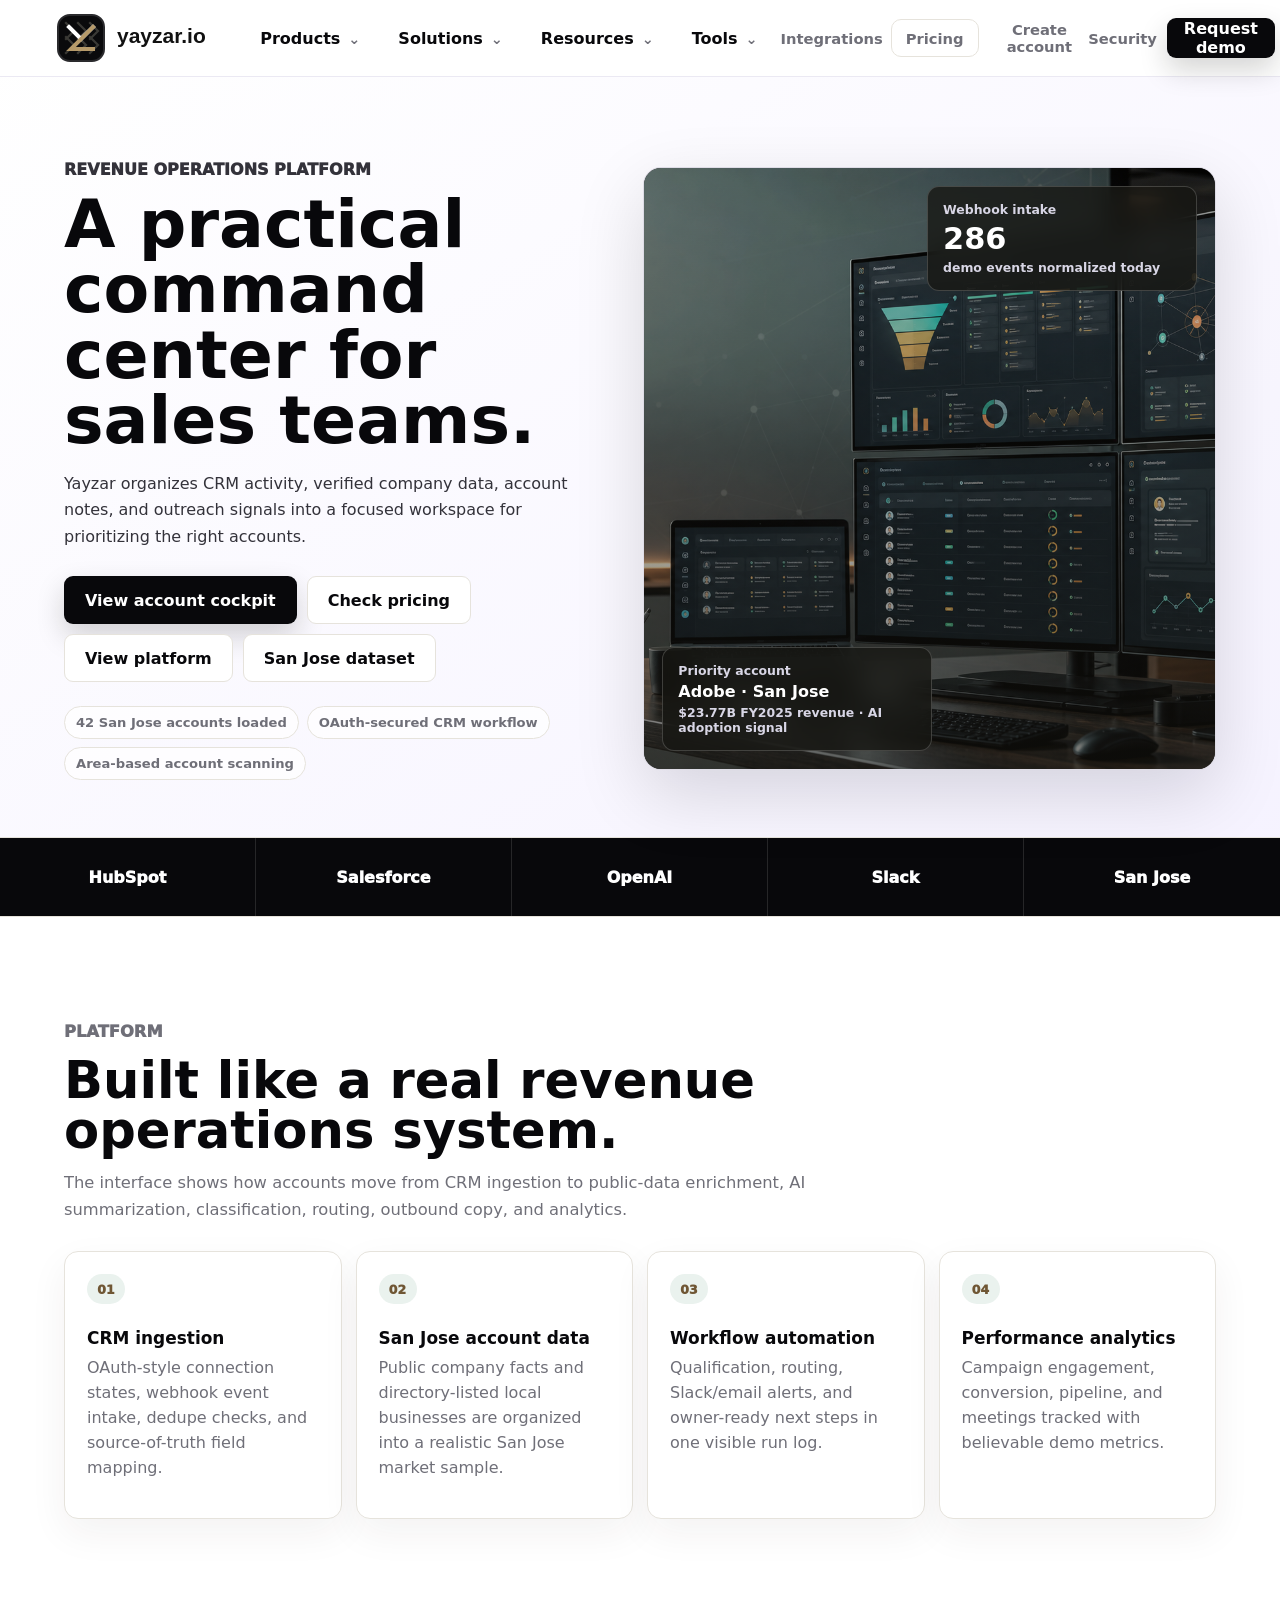
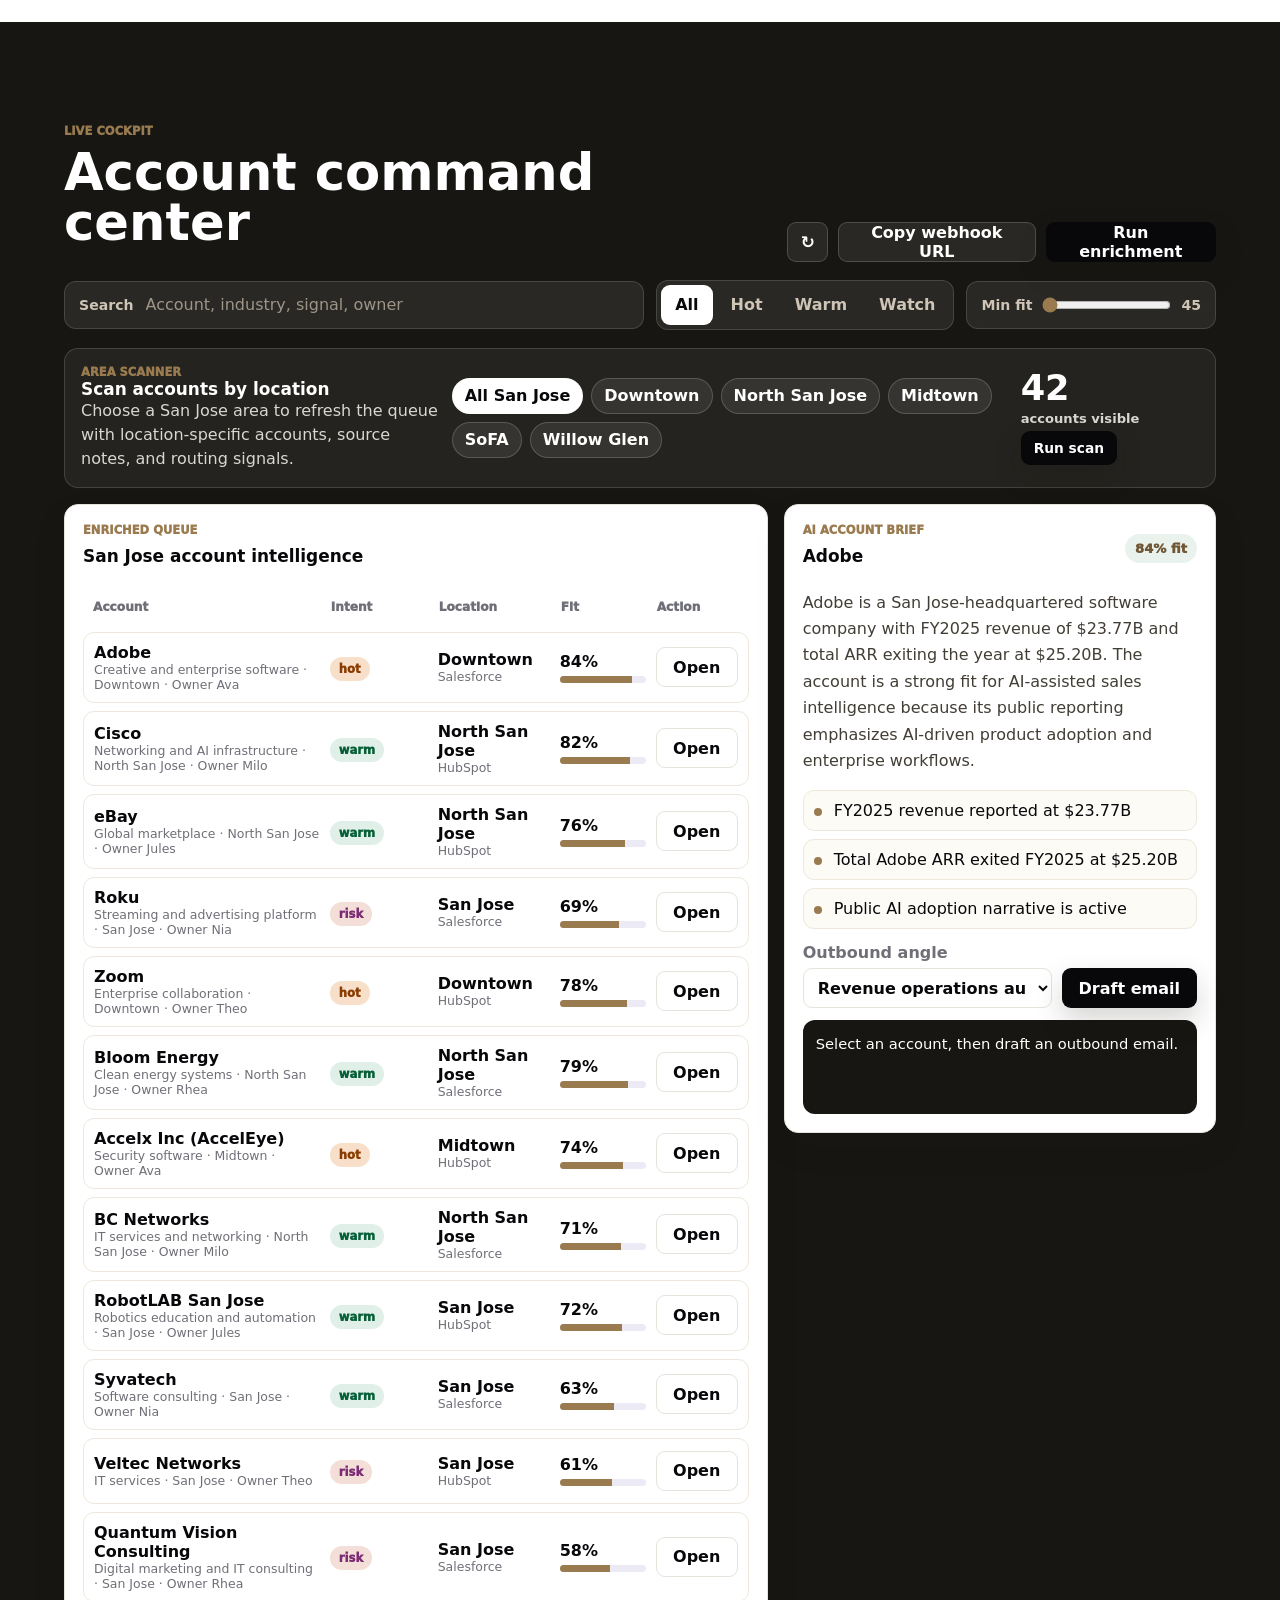
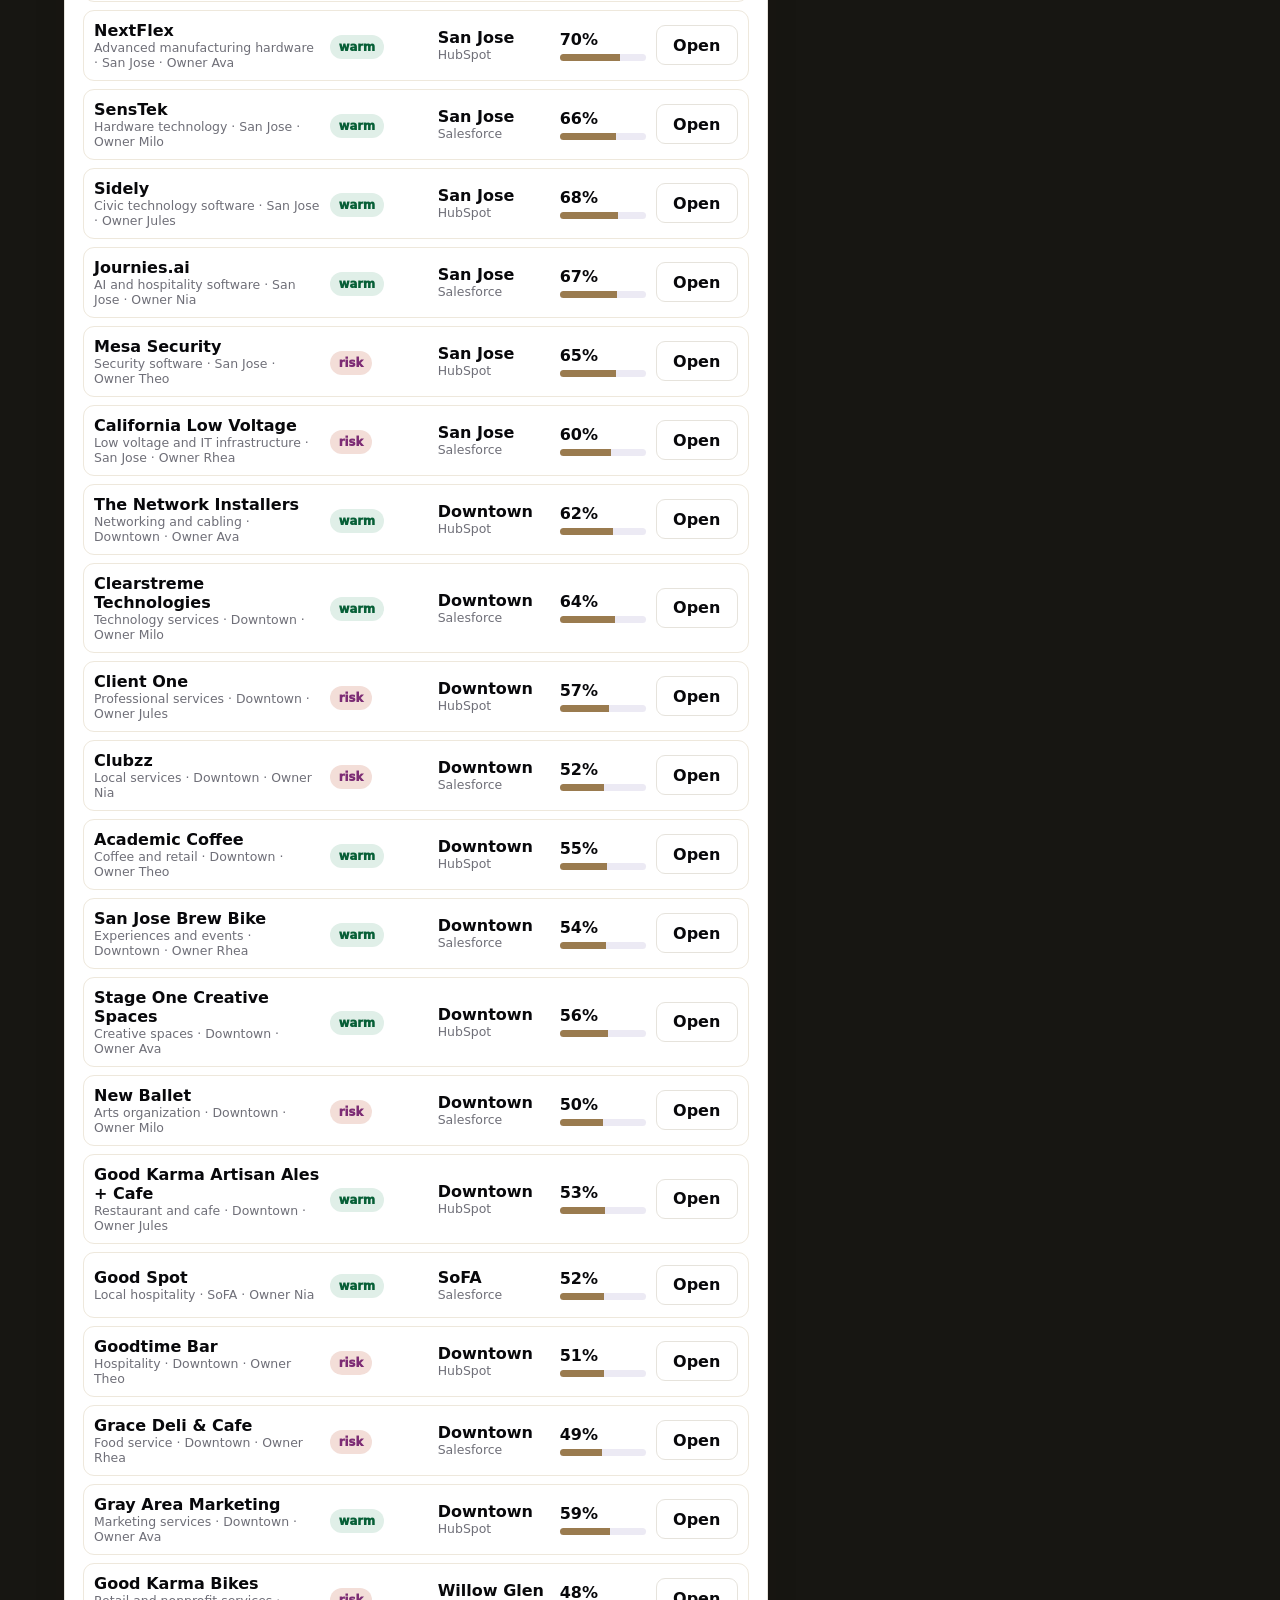
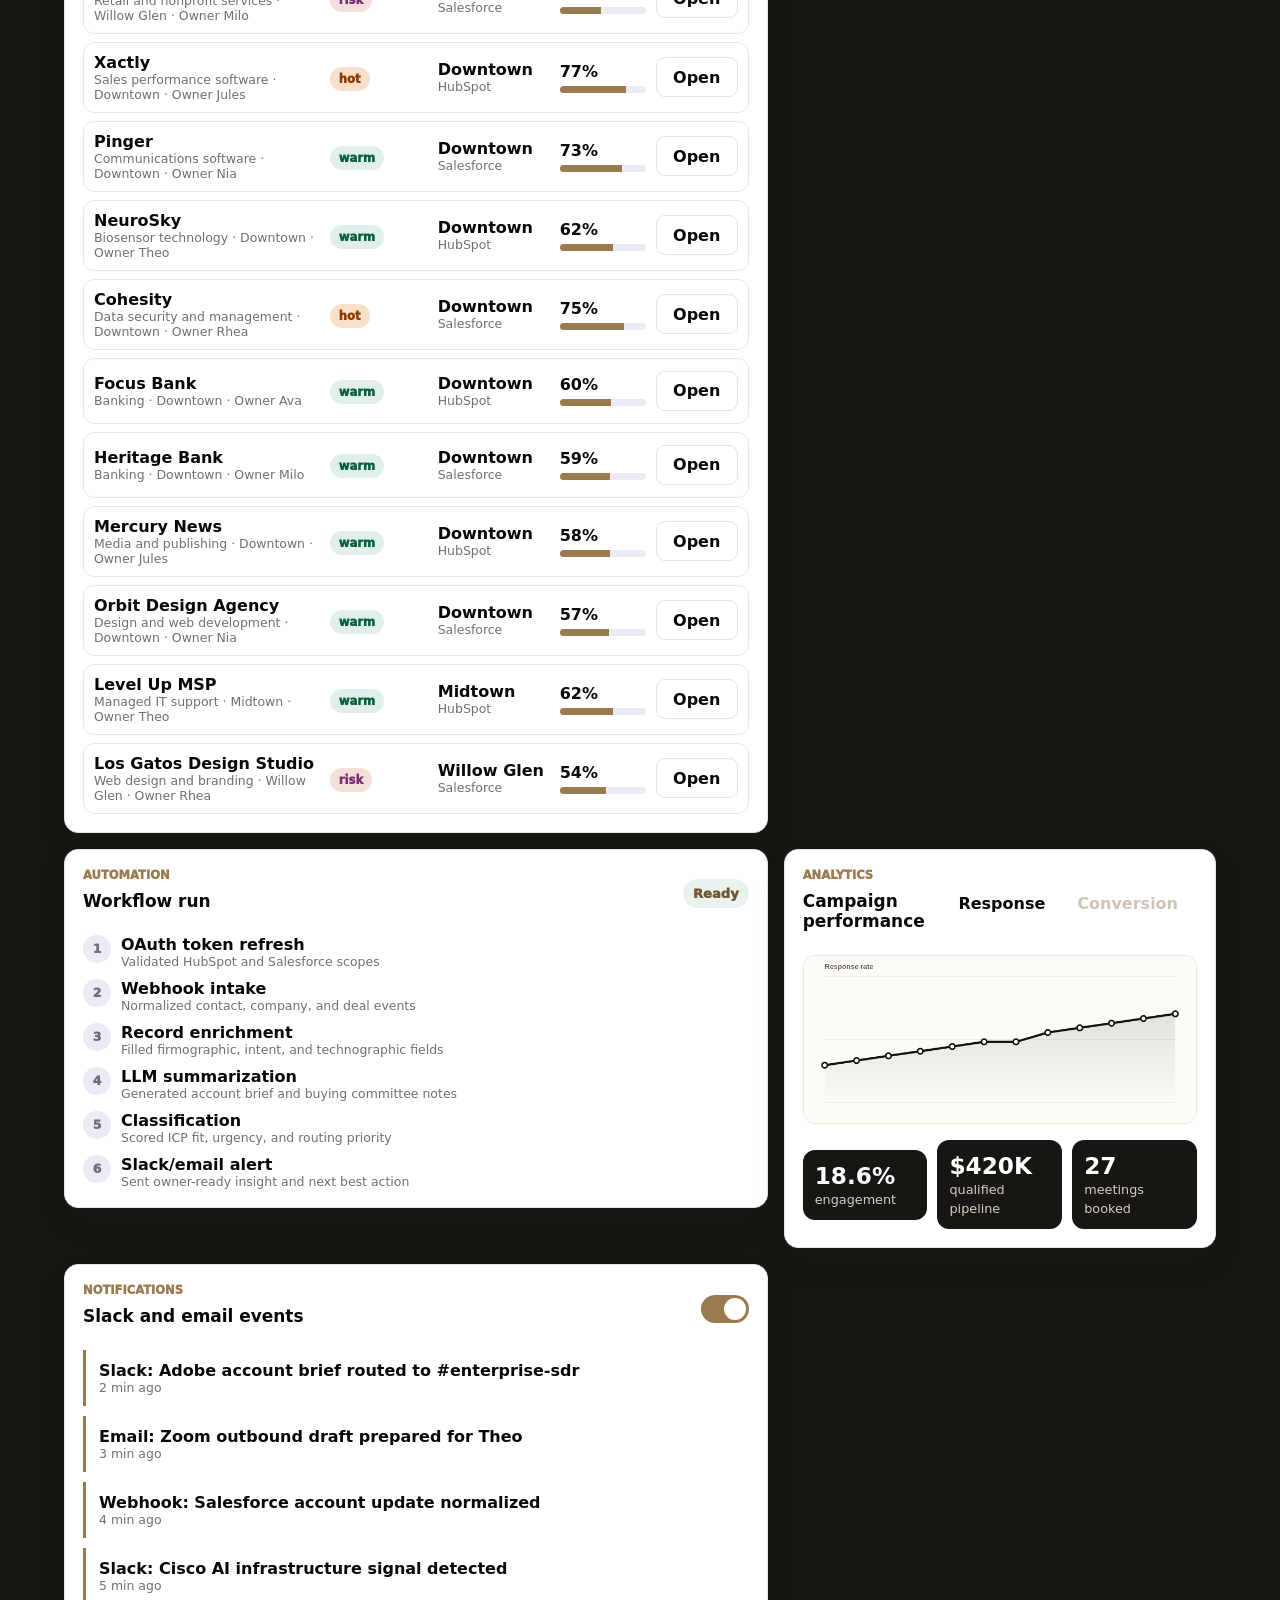
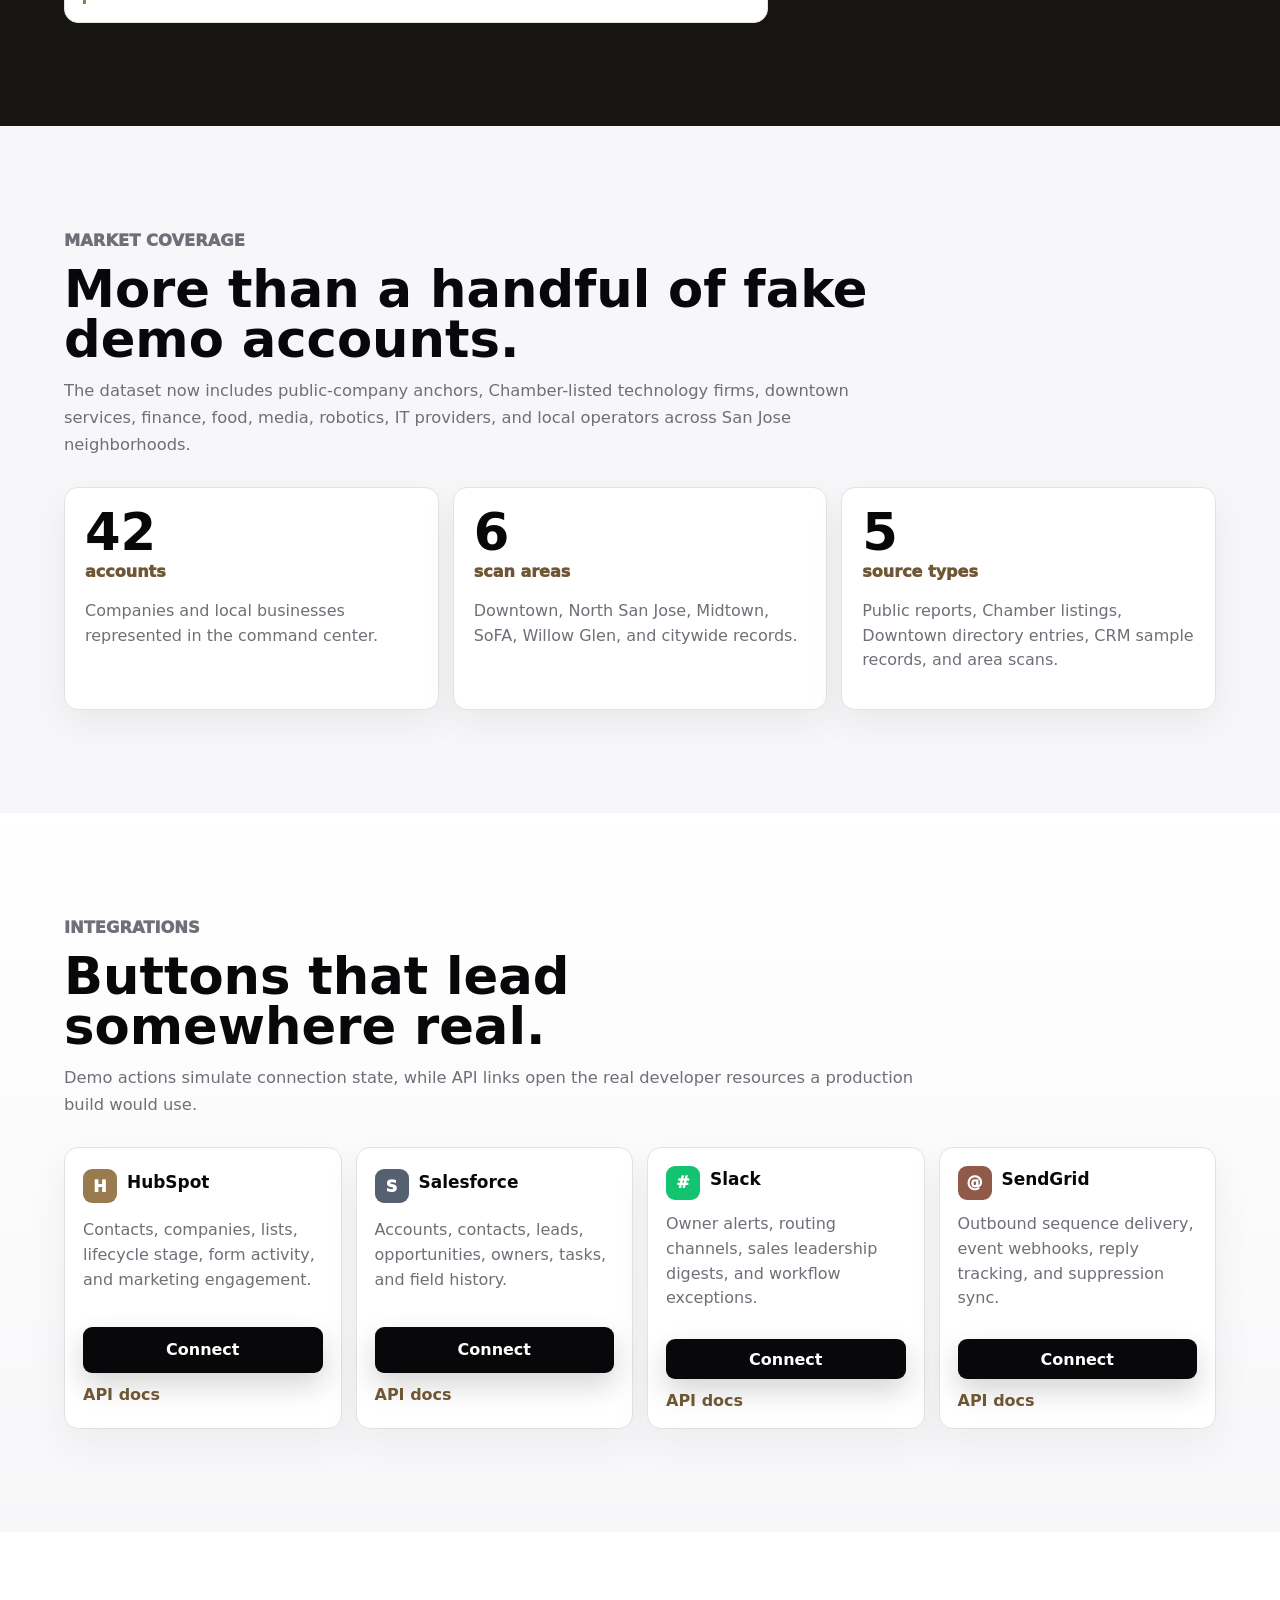
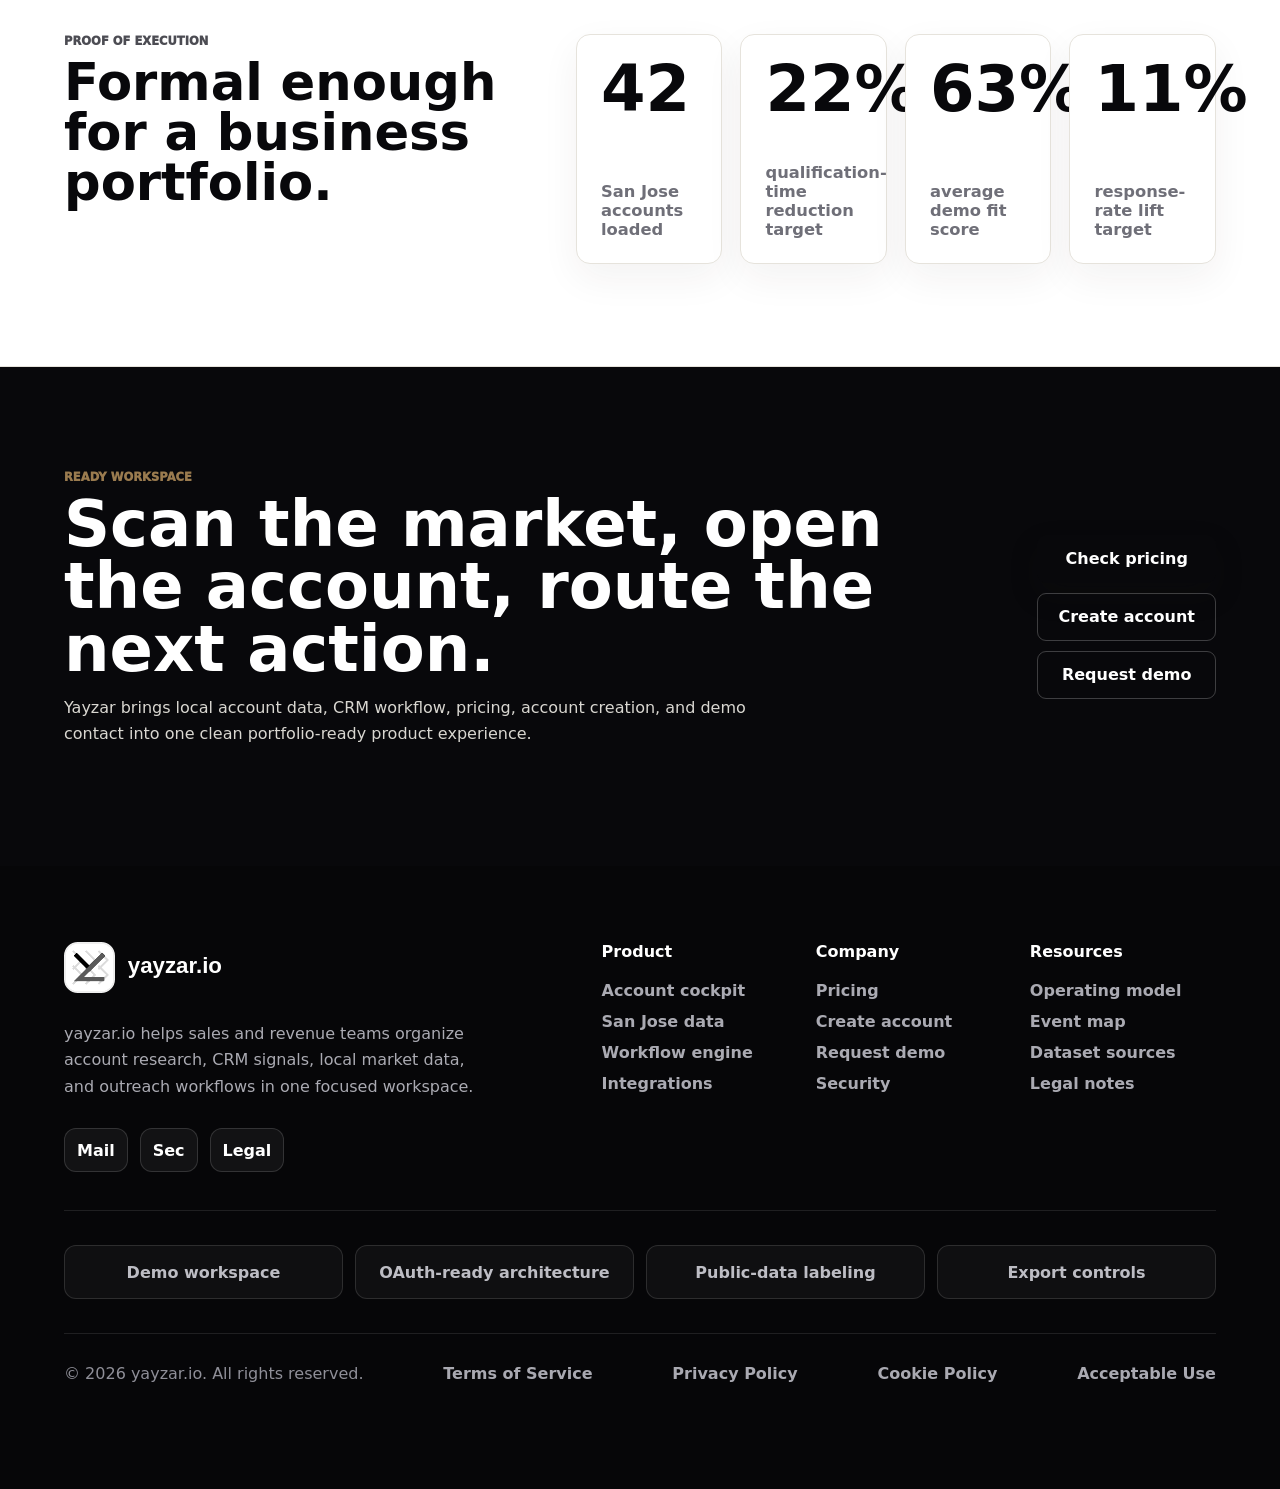
==== index.html @ 3c784274 "Launch yayzar.io sales intelligence site" ====
<!doctype html>
<html lang="en">
  <head>
    <meta charset="UTF-8" />
    <meta name="viewport" content="width=device-width, initial-scale=1.0" />
    <title>yayzar.io | Sales Intelligence Platform</title>
    <meta
      name="description"
      content="Yayzar turns CRM activity, public-company data, enrichment signals, and account research into prioritized sales actions."
    />
    <link rel="stylesheet" href="./styles.css" />
  </head>
  <body>
    <header class="site-header">
      <a class="brand" href="./index.html" aria-label="Yayzar home">
        <img src="./assets/yayzar-logo.svg" alt="Yayzar" />
      </a>
      <nav class="site-nav mega-nav" aria-label="Main navigation">
        <div class="nav-item">
          <button class="nav-trigger" type="button">Products</button>
          <div class="mega-panel product-panel">
            <div class="mega-column">
              <p class="mega-label">Workspace</p>
              <a href="#cockpit"><strong>Account Cockpit</strong><span>Scan, score, and open local accounts.</span></a>
              <a href="./san-jose-data.html"><strong>San Jose Dataset</strong><span>42 companies and local business records.</span></a>
              <a href="./platform.html"><strong>Workflow Engine</strong><span>Ingest, enrich, summarize, route, and alert.</span></a>
              <a href="./integrations.html"><strong>Integration Hub</strong><span>CRM, email, Slack, and webhook actions.</span></a>
            </div>
            <div class="mega-column">
              <p class="mega-label">More</p>
              <a href="#analytics"><strong>Pipeline Analytics</strong><span>Response, conversion, and meetings tracked.</span></a>
              <a href="#cockpit"><strong>Area Scanner</strong><span>Downtown, North San Jose, Midtown, SoFA, Willow Glen.</span></a>
              <button data-modal="pricing" type="button"><strong>Subscriptions</strong><span>Free, Premium, and enterprise options.</span></button>
              <button data-modal="account" type="button"><strong>Create Workspace</strong><span>Preview account creation flow.</span></button>
            </div>
          </div>
        </div>
        <div class="nav-item">
          <button class="nav-trigger" type="button">Solutions</button>
          <div class="mega-panel slim-panel">
            <a href="#cockpit"><strong>For founders</strong><span>Review market coverage and account priority.</span></a>
            <a href="#cockpit"><strong>For sales teams</strong><span>Prioritize accounts and draft outreach.</span></a>
            <a href="./platform.html"><strong>For RevOps</strong><span>Manage fields, sources, and routing logic.</span></a>
            <a href="./security.html"><strong>For secure teams</strong><span>Export, data, token, and access controls.</span></a>
          </div>
        </div>
        <div class="nav-item">
          <button class="nav-trigger" type="button">Resources</button>
          <div class="mega-panel resources-panel">
            <div class="mega-column">
              <p class="mega-label">Discover</p>
              <a href="./san-jose-data.html"><strong>Dataset notes</strong><span>Public facts vs directory-listed accounts.</span></a>
              <a href="./security.html"><strong>Security posture</strong><span>OAuth, audit logs, labels, and exports.</span></a>
              <a href="./integrations.html"><strong>Event map</strong><span>What each button connects to.</span></a>
              <a href="./platform.html"><strong>Operating model</strong><span>How RevOps and SDRs use the product.</span></a>
            </div>
            <div class="mega-column">
              <p class="mega-label">Company</p>
              <button data-modal="demo" type="button"><strong>Book demo</strong><span>Send a formal walkthrough request.</span></button>
              <button data-modal="account" type="button"><strong>Create account</strong><span>Open the demo workspace form.</span></button>
              <a href="#legal"><strong>Legal</strong><span>Terms, privacy, cookies, and data disclaimer.</span></a>
              <a href="#footer"><strong>Contact</strong><span>quemars200@gmail.com</span></a>
            </div>
          </div>
        </div>
        <div class="nav-item">
          <button class="nav-trigger" type="button">Tools</button>
          <div class="mega-panel tools-panel">
            <a href="#cockpit"><strong>Area Scan</strong><span>Find accounts by San Jose location.</span></a>
            <a href="#cockpit"><strong>Account Brief</strong><span>Open account summaries and signals.</span></a>
            <a href="#cockpit"><strong>Email Draft</strong><span>Generate account-specific outreach.</span></a>
            <a href="#cockpit"><strong>CSV Export</strong><span>Download the account dataset.</span></a>
            <a href="#cockpit"><strong>Webhook Copy</strong><span>Copy the demo CRM endpoint.</span></a>
            <a href="./integrations.html"><strong>API Links</strong><span>Open real integration documentation.</span></a>
          </div>
        </div>
        <a href="./integrations.html">Integrations</a>
        <button class="nav-button" id="pricingToggle" type="button">Pricing</button>
      </nav>
      <div class="header-actions">
        <button class="text-button" data-modal="account">Create account</button>
        <a class="text-button" href="./security.html">Security</a>
        <button class="primary-button" data-modal="demo">Request demo</button>
      </div>
    </header>

    <main>
      <section class="hero" id="home">
        <div class="hero-copy">
          <p class="eyebrow">Revenue operations platform</p>
          <h1>A practical command center for sales teams.</h1>
          <p>
            Yayzar organizes CRM activity, verified company data, account notes, and outreach signals into a focused workspace for prioritizing the right accounts.
          </p>
          <div class="hero-actions">
            <button class="primary-button large" data-scroll="#cockpit">View account cockpit</button>
            <button class="secondary-button large" data-modal="pricing">Check pricing</button>
            <a class="secondary-button large" href="./platform.html">View platform</a>
            <a class="secondary-button large" href="./san-jose-data.html">San Jose dataset</a>
          </div>
          <div class="trust-row" aria-label="Platform highlights">
            <span>42 San Jose accounts loaded</span>
            <span>OAuth-secured CRM workflow</span>
            <span>Area-based account scanning</span>
          </div>
        </div>

        <div class="hero-product" aria-label="Product preview">
          <img src="./assets/ai-sales-ops.png" alt="Yayzar sales intelligence product preview" />
          <div class="hero-card priority-card">
            <small>Priority account</small>
            <strong>Adobe · San Jose</strong>
            <span>$23.77B FY2025 revenue · AI adoption signal</span>
          </div>
          <div class="hero-card sync-card">
            <small>Webhook intake</small>
            <strong>286</strong>
            <span>demo events normalized today</span>
          </div>
        </div>
      </section>

      <section class="logos" aria-label="Connected systems">
        <span>HubSpot</span>
        <span>Salesforce</span>
        <span>OpenAI</span>
        <span>Slack</span>
        <span>San Jose</span>
      </section>

      <section class="section platform" id="platform">
        <div class="section-heading">
          <p class="eyebrow">Platform</p>
          <h2>Built like a real revenue operations system.</h2>
          <p>
            The interface shows how accounts move from CRM ingestion to public-data enrichment, AI summarization, classification, routing, outbound copy, and analytics.
          </p>
        </div>
        <div class="feature-grid">
          <article>
            <span class="feature-icon">01</span>
            <h3>CRM ingestion</h3>
            <p>OAuth-style connection states, webhook event intake, dedupe checks, and source-of-truth field mapping.</p>
          </article>
          <article>
            <span class="feature-icon">02</span>
            <h3>San Jose account data</h3>
            <p>Public company facts and directory-listed local businesses are organized into a realistic San Jose market sample.</p>
          </article>
          <article>
            <span class="feature-icon">03</span>
            <h3>Workflow automation</h3>
            <p>Qualification, routing, Slack/email alerts, and owner-ready next steps in one visible run log.</p>
          </article>
          <article>
            <span class="feature-icon">04</span>
            <h3>Performance analytics</h3>
            <p>Campaign engagement, conversion, pipeline, and meetings tracked with believable demo metrics.</p>
          </article>
        </div>
      </section>

      <section class="cockpit" id="cockpit">
        <div class="cockpit-header">
          <div>
            <p class="eyebrow">Live cockpit</p>
            <h2>Account command center</h2>
          </div>
          <div class="cockpit-actions">
            <button class="icon-button" id="runSync" title="Run CRM sync" aria-label="Run CRM sync">↻</button>
            <button class="secondary-button" id="copyWebhook">Copy webhook URL</button>
            <button class="primary-button" id="enrichAll">Run enrichment</button>
          </div>
        </div>

        <div class="control-strip" aria-label="Prospect controls">
          <label class="search-box">
            <span>Search</span>
            <input id="searchInput" type="search" placeholder="Account, industry, signal, owner" />
          </label>
          <div class="segment" role="tablist" aria-label="Prospect intent">
            <button class="selected" data-filter="all">All</button>
            <button data-filter="hot">Hot</button>
            <button data-filter="warm">Warm</button>
            <button data-filter="risk">Watch</button>
          </div>
          <label class="threshold">
            Min fit
            <input id="fitThreshold" type="range" min="45" max="95" value="45" />
            <output id="thresholdValue">45</output>
          </label>
        </div>

        <div class="scan-console" aria-label="San Jose scan console">
          <div>
            <p class="eyebrow">Area scanner</p>
            <h3>Scan accounts by location</h3>
            <p>Choose a San Jose area to refresh the queue with location-specific accounts, source notes, and routing signals.</p>
          </div>
          <div class="area-grid" id="areaGrid">
            <button class="selected" data-area="all">All San Jose</button>
            <button data-area="Downtown">Downtown</button>
            <button data-area="North San Jose">North San Jose</button>
            <button data-area="Midtown">Midtown</button>
            <button data-area="SoFA">SoFA</button>
            <button data-area="Willow Glen">Willow Glen</button>
          </div>
          <div class="scan-summary">
            <strong id="scanCount">42</strong>
            <span id="scanLabel">accounts visible</span>
            <button class="primary-button small" id="scanArea">Run scan</button>
          </div>
        </div>

        <div class="dashboard-grid">
          <article class="panel prospect-panel">
            <div class="panel-heading">
              <div>
                <p class="eyebrow">Enriched queue</p>
                <h3>San Jose account intelligence</h3>
              </div>
              <div class="panel-actions">
                <a class="secondary-button small" href="./san-jose-data.html">View dataset</a>
                <button class="secondary-button small" id="exportCsv">Export CSV</button>
              </div>
            </div>
            <div class="table" id="prospectTable" role="table" aria-label="Prospect records"></div>
          </article>

          <article class="panel insight-panel">
            <div class="panel-heading">
              <div>
                <p class="eyebrow">AI account brief</p>
                <h3 id="selectedAccount">Adobe</h3>
              </div>
              <span class="confidence" id="confidenceBadge">84% fit</span>
            </div>
            <p id="accountSummary" class="summary"></p>
            <div class="signal-list" id="signalList"></div>
            <div class="composer">
              <label>
                Outbound angle
                <select id="angleSelect">
                  <option value="automation">Revenue operations automation</option>
                  <option value="pipeline">Pipeline visibility</option>
                  <option value="security">Secure CRM integration</option>
                </select>
              </label>
              <button class="primary-button" id="draftButton">Draft email</button>
            </div>
            <div class="draft" id="draftOutput">Select an account, then draft an outbound email.</div>
          </article>

          <article class="panel workflow-panel">
            <div class="panel-heading">
              <div>
                <p class="eyebrow">Automation</p>
                <h3>Workflow run</h3>
              </div>
              <span class="run-state" id="runState">Ready</span>
            </div>
            <ol class="timeline" id="workflowTimeline"></ol>
          </article>

          <article class="panel analytics-panel">
            <div class="panel-heading">
              <div>
                <p class="eyebrow">Analytics</p>
                <h3>Campaign performance</h3>
              </div>
              <div class="mini-tabs">
                <button class="selected" data-chart="response">Response</button>
                <button data-chart="conversion">Conversion</button>
              </div>
            </div>
            <canvas id="trendChart" width="720" height="310" aria-label="Pipeline performance chart"></canvas>
            <div class="metric-row">
              <div><strong>18.6%</strong><span>engagement</span></div>
              <div><strong>$420K</strong><span>qualified pipeline</span></div>
              <div><strong>27</strong><span>meetings booked</span></div>
            </div>
          </article>

          <article class="panel notification-panel">
            <div class="panel-heading">
              <div>
                <p class="eyebrow">Notifications</p>
                <h3>Slack and email events</h3>
              </div>
              <label class="toggle">
                <input id="notifyToggle" type="checkbox" checked />
                <span></span>
              </label>
            </div>
            <div class="events" id="events"></div>
          </article>
        </div>
      </section>

      <section class="section market-section">
        <div class="section-heading">
          <p class="eyebrow">Market coverage</p>
          <h2>More than a handful of fake demo accounts.</h2>
          <p>The dataset now includes public-company anchors, Chamber-listed technology firms, downtown services, finance, food, media, robotics, IT providers, and local operators across San Jose neighborhoods.</p>
        </div>
        <div class="market-grid">
          <article><strong>42</strong><span>accounts</span><p>Companies and local businesses represented in the command center.</p></article>
          <article><strong>6</strong><span>scan areas</span><p>Downtown, North San Jose, Midtown, SoFA, Willow Glen, and citywide records.</p></article>
          <article><strong>5</strong><span>source types</span><p>Public reports, Chamber listings, Downtown directory entries, CRM sample records, and area scans.</p></article>
        </div>
      </section>

      <section class="section integrations" id="integrations">
        <div class="section-heading">
          <p class="eyebrow">Integrations</p>
          <h2>Buttons that lead somewhere real.</h2>
          <p>Demo actions simulate connection state, while API links open the real developer resources a production build would use.</p>
        </div>
        <div class="integration-grid">
          <article class="integration-card" data-integration="HubSpot">
            <div><span class="hubspot">H</span><h3>HubSpot</h3></div>
            <p>Contacts, companies, lists, lifecycle stage, form activity, and marketing engagement.</p>
            <button class="primary-button connect-button">Connect</button>
            <a href="https://developers.hubspot.com/docs/api/overview" target="_blank" rel="noreferrer">API docs</a>
          </article>
          <article class="integration-card" data-integration="Salesforce">
            <div><span class="salesforce">S</span><h3>Salesforce</h3></div>
            <p>Accounts, contacts, leads, opportunities, owners, tasks, and field history.</p>
            <button class="primary-button connect-button">Connect</button>
            <a href="https://developer.salesforce.com/docs/apis" target="_blank" rel="noreferrer">API docs</a>
          </article>
          <article class="integration-card" data-integration="Slack">
            <div><span class="slack">#</span><h3>Slack</h3></div>
            <p>Owner alerts, routing channels, sales leadership digests, and workflow exceptions.</p>
            <button class="primary-button connect-button">Connect</button>
            <a href="https://api.slack.com/" target="_blank" rel="noreferrer">API docs</a>
          </article>
          <article class="integration-card" data-integration="SendGrid">
            <div><span class="mail">@</span><h3>SendGrid</h3></div>
            <p>Outbound sequence delivery, event webhooks, reply tracking, and suppression sync.</p>
            <button class="primary-button connect-button">Connect</button>
            <a href="https://www.twilio.com/docs/sendgrid" target="_blank" rel="noreferrer">API docs</a>
          </article>
        </div>
      </section>

      <section class="proof" id="proof">
        <div>
          <p class="eyebrow">Proof of execution</p>
          <h2>Formal enough for a business portfolio.</h2>
        </div>
        <div class="proof-grid">
          <article><strong>42</strong><span>San Jose accounts loaded</span></article>
          <article><strong>22%</strong><span>qualification-time reduction target</span></article>
          <article><strong>63%</strong><span>average demo fit score</span></article>
          <article><strong>11%</strong><span>response-rate lift target</span></article>
        </div>
      </section>

      <section class="final-cta">
        <div>
          <p class="eyebrow">Ready workspace</p>
          <h2>Scan the market, open the account, route the next action.</h2>
          <p>Yayzar brings local account data, CRM workflow, pricing, account creation, and demo contact into one clean portfolio-ready product experience.</p>
        </div>
        <div class="final-actions">
          <button class="primary-button large" data-modal="pricing">Check pricing</button>
          <button class="secondary-button large" data-modal="account">Create account</button>
          <button class="secondary-button large" data-modal="demo">Request demo</button>
        </div>
      </section>
    </main>

    <footer class="site-footer" id="footer">
      <div class="footer-top">
        <div class="footer-brand">
          <img src="./assets/yayzar-logo.svg" alt="yayzar.io" />
          <p>yayzar.io helps sales and revenue teams organize account research, CRM signals, local market data, and outreach workflows in one focused workspace.</p>
          <div class="footer-socials" aria-label="Company links">
            <a href="mailto:quemars200@gmail.com" aria-label="Email yayzar.io">Mail</a>
            <a href="./security.html" aria-label="Security page">Sec</a>
            <a href="./terms.html" aria-label="Legal terms">Legal</a>
          </div>
        </div>
        <div class="footer-links">
          <div>
            <strong>Product</strong>
            <a href="#cockpit">Account cockpit</a>
            <a href="./san-jose-data.html">San Jose data</a>
            <a href="./platform.html">Workflow engine</a>
            <a href="./integrations.html">Integrations</a>
          </div>
          <div>
            <strong>Company</strong>
            <button data-modal="pricing" type="button">Pricing</button>
            <button data-modal="account" type="button">Create account</button>
            <button data-modal="demo" type="button">Request demo</button>
            <a href="./security.html">Security</a>
          </div>
          <div>
            <strong>Resources</strong>
            <a href="./platform.html">Operating model</a>
            <a href="./integrations.html">Event map</a>
            <a href="./san-jose-data.html">Dataset sources</a>
            <a href="./terms.html">Legal notes</a>
          </div>
        </div>
      </div>
      <div class="footer-badges">
        <span>Demo workspace</span>
        <span>OAuth-ready architecture</span>
        <span>Public-data labeling</span>
        <span>Export controls</span>
      </div>
      <div class="footer-legal" id="legal">
        <span>© 2026 yayzar.io. All rights reserved.</span>
        <a href="./terms.html">Terms of Service</a>
        <a href="./privacy.html">Privacy Policy</a>
        <a href="./cookies.html">Cookie Policy</a>
        <a href="./acceptable-use.html">Acceptable Use</a>
      </div>
    </footer>

    <div class="pricing-popover" id="pricingPopover" aria-hidden="true">
      <div class="pricing-popover-head">
        <strong>Plans</strong>
        <button class="modal-close mini-close" id="pricingClose" aria-label="Close pricing">×</button>
      </div>
      <a href="#pricing" data-modal="pricing">View pricing and subscriptions</a>
      <button data-modal="account" type="button">Create account</button>
      <button data-modal="demo" type="button">Talk to sales</button>
    </div>

    <div class="toast" id="toast" role="status" aria-live="polite"></div>

    <dialog class="modal wide-modal" id="pricingModal">
      <form method="dialog">
        <button class="modal-close" aria-label="Close">×</button>
      </form>
      <p class="eyebrow">Pricing and subscriptions</p>
      <h2>Start free. Upgrade when your team needs more coverage.</h2>
      <div class="pricing-grid">
        <article class="price-card">
          <span class="plan-label">Free</span>
          <h3>Starter workspace</h3>
          <div class="price">$0 <small>/ month</small></div>
          <p>For testing the cockpit, scanning a small set of accounts, and preparing a few briefs.</p>
          <ul>
            <li>25 account records</li>
            <li>3 area scans per month</li>
            <li>5 account briefs</li>
            <li>CSV export preview</li>
          </ul>
          <button class="secondary-button large" data-modal="account" type="button">Create free account</button>
        </article>
        <article class="price-card featured-plan">
          <span class="plan-label">Premium</span>
          <h3>Growth workspace</h3>
          <div class="price">$79.99 <small>/ month</small></div>
          <p>For operators who want more scans, saved workflows, exports, and campaign-ready account intelligence.</p>
          <ul>
            <li>2,500 account records</li>
            <li>Unlimited San Jose area scans</li>
            <li>Unlimited account briefs</li>
            <li>Saved workspace and CSV exports</li>
            <li>Slack/email notification routes</li>
          </ul>
          <button class="primary-button large" data-modal="account" type="button">Create premium account</button>
        </article>
        <article class="price-card">
          <span class="plan-label">Enterprise</span>
          <h3>Larger teams</h3>
          <div class="price">Reach out</div>
          <p>For bigger teams that need custom data volume, CRM mapping, onboarding, permissions, and support.</p>
          <ul>
            <li>Custom account volume</li>
            <li>HubSpot and Salesforce rollout</li>
            <li>Role-based access planning</li>
            <li>Dedicated implementation support</li>
            <li>Custom reporting and export controls</li>
          </ul>
          <button class="secondary-button large" data-modal="demo" type="button">Contact for larger needs</button>
        </article>
      </div>
    </dialog>

    <dialog class="modal" id="accountModal">
      <form method="dialog">
        <button class="modal-close" aria-label="Close">×</button>
      </form>
      <p class="eyebrow">Create account</p>
      <h2>Create your Yayzar workspace</h2>
      <p>This is a polished demo form for the portfolio build. It does not create a real account or send data.</p>
      <form class="account-form" method="dialog">
        <label>Work email<input type="email" placeholder="name@company.com" /></label>
        <label>Company<input type="text" placeholder="Company name" /></label>
        <label>Plan<select><option>Free</option><option>Premium - $79.99 / month</option><option>Enterprise - reach out</option></select></label>
        <label>CRM system<select><option>HubSpot</option><option>Salesforce</option><option>Both</option><option>Not sure yet</option></select></label>
        <label class="full-field">Primary goal<input type="text" placeholder="Example: prioritize San Jose accounts for outbound" /></label>
        <button class="primary-button large" value="close">Preview workspace</button>
      </form>
    </dialog>

    <dialog class="modal" id="demoModal">
      <form method="dialog">
        <button class="modal-close" aria-label="Close">×</button>
      </form>
      <p class="eyebrow">Request demo</p>
      <h2>Schedule a Yayzar walkthrough</h2>
      <p>Send a formal demo request with your company context, timeline, and the CRM systems you want to connect.</p>
      <div class="contact-card">
        <span>Contact</span>
        <strong>quemars200@gmail.com</strong>
      </div>
      <a class="primary-button large" href="mailto:quemars200@gmail.com?subject=Yayzar%20demo%20request&body=Hello%2C%0A%0AI%27d%20like%20to%20request%20a%20Yayzar%20demo.%0A%0ACompany%3A%0ATeam%20size%3A%0ACRM%20system%3A%0AWhat%20we%27re%20trying%20to%20improve%3A%0A%0AThank%20you.">Email demo request</a>
    </dialog>

    <script src="./app.js"></script>
  </body>
</html>
---- styles.css ----
:root {
  color-scheme: light;
  --ink: #08080b;
  --muted: #6f6f78;
  --soft: #f7f7f9;
  --paper: #ffffff;
  --panel: #ffffff;
  --line: #e6e3dc;
  --accent: #9a7b4f;
  --accent-dark: #6f5634;
  --quiet: #4c4c53;
  --gold: #9a7b4f;
  --terra: #8f5b48;
  --blue: #556070;
  --green: #4d6d5a;
  --shadow: 0 24px 70px rgba(8, 8, 11, 0.14);
}

* {
  box-sizing: border-box;
}

html {
  scroll-behavior: smooth;
}

body {
  margin: 0;
  min-width: 320px;
  font-family: Inter, ui-sans-serif, system-ui, -apple-system, BlinkMacSystemFont, "Segoe UI", sans-serif;
  background: var(--paper);
  color: var(--ink);
}

button,
input,
select {
  font: inherit;
}

button,
a {
  -webkit-tap-highlight-color: transparent;
}

button {
  cursor: pointer;
}

a {
  color: inherit;
}

.site-header {
  position: sticky;
  top: 0;
  z-index: 20;
  min-height: 72px;
  display: grid;
  grid-template-columns: auto 1fr auto;
  align-items: center;
  gap: 22px;
  padding: 14px clamp(18px, 4vw, 54px);
  background: rgba(255, 255, 255, 0.88);
  border-bottom: 1px solid rgba(233, 231, 242, 0.9);
  backdrop-filter: blur(18px);
}

.brand,
.site-nav,
.header-actions,
.hero-actions,
.trust-row,
.cockpit-actions,
.panel-heading,
.control-strip,
.composer,
.metric-row,
.mini-tabs,
.integration-card > div {
  display: flex;
  align-items: center;
}

.brand {
  gap: 10px;
  text-decoration: none;
  font-weight: 900;
  font-size: 1.02rem;
}

.brand img {
  width: 172px;
  height: 48px;
  display: block;
}

.site-nav {
  justify-content: center;
  gap: 8px;
}

.site-nav a,
.text-button,
.nav-button {
  color: var(--muted);
  text-decoration: none;
  font-size: 0.92rem;
  font-weight: 800;
}

.mega-nav {
  position: relative;
}

.nav-item {
  position: relative;
}

.nav-trigger {
  min-height: 46px;
  padding: 0 14px;
  border: 1px solid transparent;
  border-radius: 10px;
  background: transparent;
  color: var(--ink);
  font-weight: 900;
}

.nav-trigger::after {
  content: "⌄";
  margin-left: 8px;
  color: var(--muted);
  font-size: 0.9rem;
}

.nav-item:hover .nav-trigger,
.nav-item:focus-within .nav-trigger {
  background: #f4f4f5;
  border-color: var(--line);
}

.mega-panel {
  position: absolute;
  top: calc(100% + 10px);
  left: 0;
  z-index: 50;
  display: grid;
  min-width: 620px;
  grid-template-columns: repeat(2, minmax(0, 1fr));
  gap: 26px;
  padding: 24px;
  border: 1px solid var(--line);
  border-radius: 16px;
  background: #ffffff;
  box-shadow: 0 28px 80px rgba(8, 8, 11, 0.16);
  opacity: 0;
  pointer-events: none;
  transform: translateY(-8px);
  transition:
    opacity 150ms ease,
    transform 150ms ease;
}

.nav-item:hover .mega-panel,
.nav-item:focus-within .mega-panel {
  opacity: 1;
  pointer-events: auto;
  transform: translateY(0);
}

.resources-panel,
.product-panel {
  min-width: 720px;
}

.tools-panel {
  min-width: 640px;
}

.slim-panel {
  min-width: 430px;
  grid-template-columns: 1fr;
}

.mega-column {
  display: grid;
  gap: 8px;
}

.mega-label {
  margin: 0 0 8px;
  color: var(--muted);
  font-size: 0.78rem;
  font-weight: 950;
  text-transform: uppercase;
}

.mega-panel a,
.mega-panel button {
  display: grid;
  gap: 4px;
  min-height: 74px;
  align-content: center;
  padding: 12px 12px 12px 16px;
  border: 1px solid transparent;
  border-radius: 12px;
  background: transparent;
  color: var(--ink);
  text-align: left;
  text-decoration: none;
}

.mega-panel a:hover,
.mega-panel button:hover {
  border-color: var(--line);
  background: #f8f8f8;
}

.mega-panel strong {
  font-size: 1rem;
}

.mega-panel span {
  color: var(--muted);
  font-size: 0.92rem;
  font-weight: 700;
  line-height: 1.35;
}

.site-nav a:hover,
.text-button:hover,
.nav-button:hover {
  color: var(--ink);
}

.header-actions,
.hero-actions,
.cockpit-actions {
  gap: 10px;
}

.text-button {
  border: 0;
  background: transparent;
}

.nav-button {
  min-height: 38px;
  padding: 0 14px;
  border: 1px solid var(--line);
  border-radius: 10px;
  background: #ffffff;
  cursor: pointer;
  appearance: none;
  box-shadow: none;
}

.nav-button:hover {
  border-color: #cfc8ba;
  background: #f7f7f9;
}

.primary-button,
.secondary-button,
.icon-button,
.segment button,
.mini-tabs button,
.open-button {
  min-height: 40px;
  border-radius: 9px;
  border: 1px solid transparent;
  font-weight: 900;
  transition:
    transform 160ms ease,
    box-shadow 160ms ease,
    background 160ms ease,
    border-color 160ms ease;
}

.primary-button,
.secondary-button {
  display: inline-flex;
  align-items: center;
  justify-content: center;
  text-decoration: none;
  padding: 0 16px;
}

.primary-button {
  background: var(--ink);
  color: #ffffff;
  box-shadow: 0 12px 28px rgba(23, 22, 18, 0.18);
}

.primary-button:hover,
.secondary-button:hover,
.icon-button:hover,
.open-button:hover,
.segment button:hover,
.mini-tabs button:hover {
  transform: translateY(-1px);
}

.secondary-button {
  background: #ffffff;
  color: var(--ink);
  border-color: var(--line);
}

.large {
  min-height: 48px;
  padding-inline: 20px;
}

.small {
  min-height: 34px;
  padding-inline: 12px;
  font-size: 0.86rem;
}

.icon-button {
  width: 42px;
  background: #ffffff;
  color: var(--ink);
  border-color: var(--line);
  font-size: 1.05rem;
}

main {
  overflow: hidden;
}

.hero {
  min-height: min(760px, calc(100vh - 72px));
  display: grid;
  grid-template-columns: minmax(0, 0.9fr) minmax(390px, 1fr);
  gap: clamp(28px, 5vw, 74px);
  align-items: center;
  padding: clamp(34px, 6vw, 80px) clamp(18px, 5vw, 70px) 54px;
  background:
    linear-gradient(145deg, rgba(255, 255, 255, 0.96), rgba(245, 242, 255, 0.95)),
    linear-gradient(90deg, rgba(17, 17, 17, 0.035), transparent 42%);
}

.eyebrow {
  margin: 0 0 9px;
  color: var(--quiet);
  text-transform: uppercase;
  font-size: 0.72rem;
  letter-spacing: 0;
  font-weight: 950;
}

h1,
h2,
h3,
p {
  margin-top: 0;
}

h1 {
  max-width: 760px;
  margin-bottom: 18px;
  font-size: clamp(2.65rem, 5.2vw, 5.25rem);
  line-height: 0.98;
  letter-spacing: 0;
}

h2 {
  margin-bottom: 14px;
  font-size: clamp(2rem, 4vw, 4.4rem);
  line-height: 0.98;
  letter-spacing: 0;
}

h3 {
  margin-bottom: 8px;
  font-size: 1.06rem;
}

.hero-copy > p {
  max-width: 610px;
  color: #33323a;
  font-size: clamp(1rem, 1.25vw, 1.12rem);
  line-height: 1.65;
}

.hero-actions {
  flex-wrap: wrap;
  margin-top: 26px;
}

.trust-row {
  flex-wrap: wrap;
  gap: 8px;
  margin-top: 24px;
}

.trust-row span {
  border: 1px solid var(--line);
  border-radius: 999px;
  background: rgba(255, 255, 255, 0.78);
  padding: 8px 11px;
  color: var(--muted);
  font-size: 0.82rem;
  font-weight: 850;
}

.hero-product {
  position: relative;
  min-height: clamp(390px, 47vw, 680px);
  border: 1px solid rgba(233, 231, 242, 0.95);
  border-radius: 18px;
  overflow: hidden;
  background: #171612;
  box-shadow: var(--shadow);
}

.hero-product img {
  width: 100%;
  height: 100%;
  min-height: inherit;
  object-fit: cover;
  display: block;
  opacity: 0.9;
}

.hero-product::after {
  content: "";
  position: absolute;
  inset: 0;
  background: linear-gradient(180deg, rgba(23, 22, 18, 0.05), rgba(23, 22, 18, 0.5));
  pointer-events: none;
}

.hero-card {
  position: absolute;
  z-index: 2;
  display: grid;
  gap: 4px;
  width: min(270px, calc(100% - 34px));
  padding: 15px;
  border: 1px solid rgba(255, 255, 255, 0.18);
  border-radius: 12px;
  background: rgba(23, 22, 18, 0.78);
  color: #ffffff;
  backdrop-filter: blur(12px);
}

.hero-card small,
.hero-card span {
  color: #d8d6e5;
  font-weight: 800;
  font-size: 0.78rem;
}

.priority-card {
  left: 18px;
  bottom: 18px;
}

.sync-card {
  right: 18px;
  top: 18px;
}

.sync-card strong {
  font-size: 1.9rem;
}

.logos {
  display: grid;
  grid-template-columns: repeat(5, minmax(0, 1fr));
  border-top: 1px solid var(--line);
  border-bottom: 1px solid var(--line);
  background: #08080b;
}

.logos span {
  min-height: 78px;
  display: grid;
  place-items: center;
  border-right: 1px solid rgba(255, 255, 255, 0.12);
  color: #ffffff;
  font-weight: 950;
}

.logos span:last-child {
  border-right: 0;
}

.section,
.cockpit,
.proof,
.final-cta {
  padding: clamp(56px, 8vw, 106px) clamp(18px, 5vw, 70px);
}

.section-heading {
  max-width: 850px;
  margin-bottom: 28px;
}

.section-heading p {
  color: var(--muted);
  line-height: 1.65;
  font-size: 1.02rem;
}

.feature-grid,
.integration-grid,
.proof-grid {
  display: grid;
  gap: 14px;
}

.feature-grid {
  grid-template-columns: repeat(4, minmax(0, 1fr));
}

.feature-grid article,
.integration-card,
.proof-grid article,
.panel {
  border: 1px solid var(--line);
  border-radius: 14px;
  background: var(--panel);
  box-shadow: 0 14px 38px rgba(43, 38, 28, 0.06);
}

.feature-grid article {
  padding: 22px;
}

.feature-grid p,
.integration-card p {
  color: var(--muted);
  line-height: 1.55;
}

.feature-icon {
  display: inline-grid;
  place-items: center;
  width: 38px;
  height: 30px;
  margin-bottom: 24px;
  border-radius: 999px;
  background: #eaf2ee;
  color: var(--accent-dark);
  font-weight: 950;
  font-size: 0.78rem;
}

.cockpit {
  background: #171612;
  color: #ffffff;
}

.cockpit-header {
  display: flex;
  justify-content: space-between;
  align-items: end;
  gap: 18px;
  margin-bottom: 18px;
}

.cockpit .eyebrow {
  color: var(--accent);
}

.cockpit .secondary-button,
.cockpit .icon-button {
  background: rgba(255, 255, 255, 0.08);
  color: #ffffff;
  border-color: rgba(255, 255, 255, 0.18);
  box-shadow: none;
}

.control-strip {
  gap: 12px;
  flex-wrap: wrap;
  margin-bottom: 18px;
}

.scan-console {
  display: grid;
  grid-template-columns: minmax(260px, 0.9fr) minmax(320px, 1.4fr) minmax(170px, 0.45fr);
  gap: 14px;
  align-items: center;
  margin-bottom: 16px;
  padding: 16px;
  border: 1px solid rgba(255, 255, 255, 0.14);
  border-radius: 14px;
  background: rgba(255, 255, 255, 0.06);
}

.scan-console h3,
.scan-console p {
  margin-bottom: 0;
}

.scan-console p:not(.eyebrow) {
  color: #d9d7d1;
  line-height: 1.5;
}

.area-grid {
  display: flex;
  flex-wrap: wrap;
  gap: 8px;
}

.area-grid button {
  min-height: 36px;
  padding: 0 12px;
  border: 1px solid rgba(255, 255, 255, 0.18);
  border-radius: 999px;
  background: rgba(255, 255, 255, 0.08);
  color: #ffffff;
  font-weight: 900;
}

.area-grid button.selected {
  background: #ffffff;
  color: var(--ink);
}

.scan-summary {
  display: grid;
  gap: 5px;
  justify-items: start;
  color: #ffffff;
}

.scan-summary strong {
  font-size: 2.2rem;
  line-height: 1;
}

.scan-summary span {
  color: #d9d7d1;
  font-size: 0.82rem;
  font-weight: 800;
}

.search-box,
.threshold,
.segment,
.mini-tabs {
  border: 1px solid rgba(255, 255, 255, 0.14);
  border-radius: 12px;
  background: rgba(255, 255, 255, 0.08);
}

.search-box {
  flex: 1 1 320px;
  display: flex;
  align-items: center;
  gap: 10px;
  min-height: 48px;
  padding: 0 14px;
}

.search-box span,
.threshold {
  color: #cfc5b7;
  font-weight: 850;
  font-size: 0.88rem;
}

.search-box input {
  width: 100%;
  border: 0;
  outline: 0;
  background: transparent;
  color: #ffffff;
}

.search-box input::placeholder {
  color: #9e9588;
}

.threshold {
  min-height: 48px;
  display: flex;
  align-items: center;
  gap: 8px;
  padding: 0 14px;
}

.threshold input {
  accent-color: var(--accent);
}

.segment,
.mini-tabs {
  display: flex;
  gap: 4px;
  padding: 4px;
}

.segment button,
.mini-tabs button {
  background: transparent;
  color: #cfc5b7;
  padding: 0 13px;
}

.segment button.selected,
.mini-tabs button.selected {
  background: #ffffff;
  color: var(--ink);
}

.dashboard-grid {
  display: grid;
  grid-template-columns: minmax(0, 1.4fr) minmax(340px, 0.86fr);
  gap: 16px;
  align-items: start;
}

.panel {
  min-width: 0;
  padding: 18px;
  color: var(--ink);
}

.panel-heading {
  justify-content: space-between;
  gap: 12px;
  margin-bottom: 16px;
}

.table {
  display: grid;
  gap: 8px;
}

.row {
  display: grid;
  grid-template-columns: minmax(170px, 1.35fr) 98px 112px 86px 82px;
  gap: 10px;
  align-items: center;
  min-height: 66px;
  padding: 10px;
  border: 1px solid #eee8dc;
  border-radius: 11px;
  background: #ffffff;
}

.row.header {
  min-height: 34px;
  border: 0;
  background: transparent;
  color: var(--muted);
  font-size: 0.76rem;
  font-weight: 950;
}

.account strong,
.account span,
.source span,
.timeline strong,
.timeline small,
.event strong,
.event time {
  display: block;
}

.account span,
.source span,
.fit small,
.timeline small,
.event time {
  color: var(--muted);
  font-size: 0.78rem;
}

.tag {
  width: fit-content;
  padding: 5px 9px;
  border-radius: 999px;
  font-size: 0.73rem;
  font-weight: 950;
}

.tag.hot {
  background: #f7dfca;
  color: #8a3c00;
}

.tag.warm {
  background: #e0efe8;
  color: #075f37;
}

.tag.risk {
  background: #f3ded8;
  color: #7c2c74;
}

.score {
  height: 7px;
  overflow: hidden;
  margin-top: 5px;
  border-radius: 999px;
  background: #eceaf4;
}

.score span {
  display: block;
  height: 100%;
  background: var(--accent);
}

.open-button {
  background: #ffffff;
  border-color: var(--line);
  color: var(--ink);
}

.confidence,
.run-state {
  white-space: nowrap;
  border-radius: 999px;
  padding: 7px 10px;
  background: #eaf2ee;
  color: var(--accent-dark);
  font-weight: 950;
  font-size: 0.82rem;
}

.summary {
  color: #423e36;
  line-height: 1.65;
}

.signal-list {
  display: grid;
  gap: 8px;
  margin: 14px 0;
}

.signal {
  display: grid;
  grid-template-columns: 10px 1fr;
  gap: 10px;
  padding: 10px;
  border: 1px solid #eee8dc;
  border-radius: 11px;
  background: #fdfbf6;
}

.signal::before {
  content: "";
  width: 8px;
  height: 8px;
  margin-top: 7px;
  border-radius: 50%;
  background: var(--gold);
}

.composer {
  gap: 10px;
  align-items: end;
  margin-top: 14px;
}

.composer label {
  flex: 1;
  color: var(--muted);
  font-weight: 900;
}

select {
  width: 100%;
  min-height: 40px;
  margin-top: 6px;
  border: 1px solid var(--line);
  border-radius: 9px;
  background: #ffffff;
  padding: 0 10px;
  color: var(--ink);
}

.draft {
  min-height: 94px;
  margin-top: 12px;
  padding: 13px;
  white-space: pre-line;
  border-radius: 12px;
  background: #171612;
  color: #ffffff;
  line-height: 1.55;
  font-size: 0.92rem;
}

.timeline {
  list-style: none;
  padding: 0;
  margin: 0;
  display: grid;
  gap: 10px;
}

.timeline li {
  display: grid;
  grid-template-columns: 28px 1fr;
  gap: 10px;
  align-items: start;
}

.timeline span {
  width: 28px;
  height: 28px;
  display: grid;
  place-items: center;
  border-radius: 50%;
  background: #eceaf4;
  color: var(--muted);
  font-size: 0.78rem;
  font-weight: 950;
}

.timeline li.done span {
  background: var(--green);
  color: white;
}

canvas {
  width: 100%;
  max-width: 100%;
  aspect-ratio: 720 / 310;
  border: 1px solid #eee8dc;
  border-radius: 12px;
  background: #ffffff;
}

.metric-row {
  display: grid;
  grid-template-columns: repeat(3, minmax(0, 1fr));
  gap: 10px;
  margin-top: 12px;
}

.metric-row div {
  padding: 12px;
  border-radius: 12px;
  background: #171612;
}

.metric-row strong {
  display: block;
  color: #ffffff;
  font-size: 1.45rem;
}

.metric-row span {
  color: #d7cec0;
  font-size: 0.8rem;
}

.events {
  display: grid;
  gap: 10px;
}

.event {
  padding: 11px 11px 11px 13px;
  border-left: 3px solid var(--accent);
  border-radius: 0 11px 11px 0;
  background: #ffffff;
}

.toggle {
  position: relative;
  width: 48px;
  height: 28px;
  display: inline-block;
}

.toggle input {
  opacity: 0;
  width: 0;
  height: 0;
}

.toggle span {
  position: absolute;
  inset: 0;
  border-radius: 999px;
  background: #c9c1b3;
}

.toggle span::after {
  content: "";
  position: absolute;
  width: 22px;
  height: 22px;
  left: 3px;
  top: 3px;
  border-radius: 50%;
  background: white;
  transition: transform 160ms ease;
}

.toggle input:checked + span {
  background: var(--accent);
}

.toggle input:checked + span::after {
  transform: translateX(20px);
}

.integrations {
  background:
    linear-gradient(180deg, #ffffff, #f7f7f9),
    linear-gradient(90deg, rgba(154, 123, 79, 0.08), transparent 40%);
}

.integration-grid {
  grid-template-columns: repeat(4, minmax(0, 1fr));
}

.integration-card {
  padding: 18px;
  display: grid;
  gap: 12px;
}

.integration-card > div {
  gap: 10px;
}

.integration-card span {
  width: 34px;
  height: 34px;
  display: grid;
  place-items: center;
  border-radius: 9px;
  color: white;
  font-weight: 950;
}

.integration-card a {
  width: fit-content;
  color: var(--accent-dark);
  font-weight: 900;
  text-decoration: none;
}

.integration-card a:hover {
  text-decoration: underline;
}

.hubspot {
  background: var(--gold);
}

.salesforce {
  background: var(--blue);
}

.slack {
  background: #12c46f;
}

.mail {
  background: var(--terra);
}

.connect-button.connected {
  background: var(--accent-dark);
}

.proof {
  display: grid;
  grid-template-columns: minmax(260px, 0.72fr) 1fr;
  gap: clamp(24px, 4vw, 56px);
  align-items: start;
  background: #ffffff;
}

.market-section {
  background: #f7f7f9;
}

.market-grid {
  display: grid;
  grid-template-columns: repeat(3, minmax(0, 1fr));
  gap: 14px;
}

.market-grid article {
  min-height: 190px;
  padding: 20px;
  border: 1px solid var(--line);
  border-radius: 14px;
  background: #ffffff;
  box-shadow: 0 14px 38px rgba(8, 8, 11, 0.06);
}

.market-grid strong {
  display: block;
  font-size: clamp(2rem, 4vw, 4rem);
  line-height: 0.95;
}

.market-grid span {
  display: block;
  margin-top: 5px;
  color: var(--accent-dark);
  font-weight: 950;
}

.market-grid p {
  margin-top: 18px;
  color: var(--muted);
  line-height: 1.55;
}

.proof-grid {
  grid-template-columns: repeat(4, minmax(0, 1fr));
  gap: 18px;
}

.proof-grid article {
  min-height: 230px;
  padding: 24px;
  display: flex;
  flex-direction: column;
  justify-content: space-between;
}

.proof-grid strong {
  font-size: clamp(2.7rem, 5vw, 5.6rem);
  line-height: 0.95;
}

.proof-grid span {
  color: var(--muted);
  font-size: 1.02rem;
  font-weight: 850;
}

.final-cta {
  display: grid;
  grid-template-columns: minmax(0, 1fr) auto;
  gap: 24px;
  align-items: center;
  min-height: 360px;
  border-top: 1px solid var(--line);
  background: #08080b;
  color: #ffffff;
}

.final-cta .eyebrow {
  color: var(--accent);
}

.final-cta h2 {
  max-width: 900px;
  font-size: clamp(2.3rem, 5vw, 5.2rem);
}

.final-cta p:not(.eyebrow) {
  max-width: 720px;
  color: #d9d7d1;
  line-height: 1.65;
}

.final-actions {
  display: grid;
  gap: 10px;
  min-width: min(320px, 100%);
}

.final-cta .secondary-button {
  background: transparent;
  color: #ffffff;
  border-color: rgba(255, 255, 255, 0.22);
}

.site-footer {
  padding: clamp(42px, 6vw, 76px) clamp(18px, 5vw, 70px);
  background: #060608;
  color: #ffffff;
}

.footer-top {
  display: grid;
  grid-template-columns: minmax(260px, 0.75fr) minmax(0, 1fr);
  gap: clamp(28px, 6vw, 90px);
  padding-bottom: 38px;
  border-bottom: 1px solid rgba(255, 255, 255, 0.1);
}

.footer-brand img {
  width: 170px;
  height: auto;
  filter: invert(1) grayscale(1) contrast(1.3);
}

.footer-brand p {
  max-width: 420px;
  margin-top: 24px;
  color: #aaaab2;
  line-height: 1.65;
}

.footer-socials {
  display: flex;
  gap: 12px;
  margin-top: 28px;
}

.footer-socials a {
  min-width: 44px;
  height: 44px;
  padding: 0 12px;
  display: grid;
  place-items: center;
  border: 1px solid rgba(255, 255, 255, 0.14);
  border-radius: 12px;
  background: rgba(255, 255, 255, 0.05);
  color: #ffffff;
  text-decoration: none;
  font-weight: 900;
}

.footer-links {
  display: grid;
  grid-template-columns: repeat(3, minmax(0, 1fr));
  gap: 28px;
}

.footer-links div {
  display: grid;
  align-content: start;
  gap: 12px;
}

.footer-links strong {
  margin-bottom: 8px;
}

.footer-links a,
.footer-links button {
  width: fit-content;
  border: 0;
  background: transparent;
  color: #aaaab2;
  padding: 0;
  text-align: left;
  text-decoration: none;
  font-weight: 750;
}

.footer-links a:hover,
.footer-links button:hover {
  color: #ffffff;
}

.footer-badges {
  display: grid;
  grid-template-columns: repeat(4, minmax(0, 1fr));
  gap: 12px;
  padding: 34px 0;
  border-bottom: 1px solid rgba(255, 255, 255, 0.1);
}

.footer-badges span {
  min-height: 54px;
  display: grid;
  place-items: center;
  border: 1px solid rgba(255, 255, 255, 0.12);
  border-radius: 12px;
  background: rgba(255, 255, 255, 0.04);
  color: #bdbdc4;
  font-weight: 850;
}

.footer-legal {
  display: flex;
  flex-wrap: wrap;
  gap: 18px;
  justify-content: space-between;
  padding: 30px 0;
  color: #8f8f98;
}

.footer-legal a {
  color: #a9a9b1;
  text-decoration: none;
  font-weight: 800;
}

.footer-legal a:hover {
  color: #ffffff;
}

.legal-disclaimer {
  max-width: 1180px;
  margin: 0 auto;
  color: #777780;
  text-align: center;
  line-height: 1.65;
}

.legal-page {
  max-width: 1060px;
  margin: 0 auto;
  display: grid;
  gap: 18px;
}

.legal-block {
  padding: 24px;
  border: 1px solid var(--line);
  border-radius: 14px;
  background: #ffffff;
  box-shadow: 0 14px 38px rgba(8, 8, 11, 0.06);
}

.legal-block h2 {
  font-size: clamp(1.45rem, 2vw, 2.1rem);
}

.legal-block p {
  margin-bottom: 0;
  color: var(--muted);
  line-height: 1.7;
}

.legal-mini-footer {
  display: flex;
  flex-wrap: wrap;
  gap: 18px;
  justify-content: center;
  padding: 30px 18px;
  border-top: 1px solid var(--line);
  color: var(--muted);
  font-weight: 800;
}

.legal-mini-footer a {
  color: var(--ink);
  text-decoration: none;
}

.toast {
  position: fixed;
  left: 50%;
  bottom: 22px;
  z-index: 40;
  transform: translate(-50%, 20px);
  opacity: 0;
  pointer-events: none;
  min-width: min(420px, calc(100vw - 32px));
  padding: 13px 16px;
  border: 1px solid rgba(255, 250, 241, 0.16);
  border-radius: 12px;
  background: #171612;
  color: #ffffff;
  box-shadow: 0 18px 48px rgba(23, 22, 18, 0.28);
  transition:
    opacity 160ms ease,
    transform 160ms ease;
}

.toast.show {
  opacity: 1;
  transform: translate(-50%, 0);
}

.pricing-popover {
  position: fixed;
  top: 72px;
  right: clamp(14px, 4vw, 54px);
  z-index: 35;
  width: min(340px, calc(100vw - 28px));
  padding: 14px;
  border: 1px solid var(--line);
  border-radius: 16px;
  background: #ffffff;
  box-shadow: var(--shadow);
  opacity: 0;
  pointer-events: none;
  transform: translateY(-8px);
  transition:
    opacity 160ms ease,
    transform 160ms ease;
}

.pricing-popover.show {
  opacity: 1;
  pointer-events: auto;
  transform: translateY(0);
}

.pricing-popover-head {
  display: flex;
  align-items: center;
  justify-content: space-between;
  margin-bottom: 8px;
}

.pricing-popover a,
.pricing-popover button:not(.modal-close) {
  display: flex;
  width: 100%;
  min-height: 44px;
  align-items: center;
  justify-content: space-between;
  padding: 0 12px;
  border: 1px solid transparent;
  border-radius: 10px;
  background: transparent;
  color: var(--ink);
  text-align: left;
  text-decoration: none;
  font-weight: 900;
}

.pricing-popover a:hover,
.pricing-popover button:not(.modal-close):hover {
  border-color: var(--line);
  background: #f7f7f9;
}

.mini-close {
  width: 28px;
  height: 28px;
  font-size: 1rem;
}

.modal {
  width: min(620px, calc(100vw - 28px));
  max-height: min(86vh, 920px);
  overflow: auto;
  border: 1px solid var(--line);
  border-radius: 18px;
  padding: 26px;
  background: #ffffff;
  color: var(--ink);
  box-shadow: var(--shadow);
}

.modal::backdrop {
  background: rgba(23, 22, 18, 0.55);
  backdrop-filter: blur(6px);
}

.modal h2 {
  font-size: clamp(1.8rem, 4vw, 3.1rem);
}

.wide-modal {
  width: min(1120px, calc(100vw - 28px));
}

.modal p {
  color: var(--muted);
  line-height: 1.65;
}

.contact-card {
  display: grid;
  gap: 5px;
  margin: 18px 0;
  padding: 14px;
  border: 1px solid var(--line);
  border-radius: 12px;
  background: #f7f7f9;
}

.contact-card span {
  color: var(--muted);
  font-size: 0.78rem;
  font-weight: 900;
  text-transform: uppercase;
}

.contact-card strong {
  color: var(--ink);
}

.pricing-grid {
  display: grid;
  grid-template-columns: repeat(3, minmax(0, 1fr));
  gap: 14px;
  margin-top: 20px;
}

.price-card {
  display: flex;
  min-height: 560px;
  flex-direction: column;
  padding: 22px;
  border: 1px solid var(--line);
  border-radius: 16px;
  background: #ffffff;
  box-shadow: 0 14px 38px rgba(8, 8, 11, 0.06);
}

.featured-plan {
  border-color: #111111;
  box-shadow: 0 22px 60px rgba(8, 8, 11, 0.14);
}

.plan-label {
  width: fit-content;
  margin-bottom: 14px;
  padding: 7px 10px;
  border-radius: 999px;
  background: #f3f2ef;
  color: var(--accent-dark);
  font-size: 0.78rem;
  font-weight: 950;
  text-transform: uppercase;
}

.price-card h3 {
  font-size: 1.35rem;
}

.price {
  margin: 18px 0;
  color: var(--ink);
  font-size: clamp(2.2rem, 4vw, 4rem);
  font-weight: 950;
  line-height: 1;
}

.price small {
  color: var(--muted);
  font-size: 1rem;
}

.price-card p {
  color: var(--muted);
  line-height: 1.55;
}

.price-card ul {
  display: grid;
  gap: 11px;
  margin: 18px 0 24px;
  padding: 0;
  list-style: none;
}

.price-card li {
  position: relative;
  padding-left: 25px;
  color: #34333b;
  font-weight: 750;
}

.price-card li::before {
  content: "";
  position: absolute;
  left: 0;
  top: 0.45em;
  width: 10px;
  height: 10px;
  border-radius: 50%;
  background: var(--accent);
}

.price-card .primary-button,
.price-card .secondary-button {
  margin-top: auto;
}

.account-form {
  display: grid;
  grid-template-columns: repeat(2, minmax(0, 1fr));
  gap: 14px;
  margin-top: 16px;
}

.account-form label {
  display: grid;
  gap: 6px;
  color: var(--muted);
  font-size: 0.82rem;
  font-weight: 900;
  text-transform: uppercase;
}

.account-form input,
.account-form select {
  width: 100%;
  min-height: 46px;
  margin: 0;
  border: 1px solid var(--line);
  border-radius: 10px;
  background: #ffffff;
  padding: 0 12px;
  color: var(--ink);
  text-transform: none;
}

.account-form .full-field,
.account-form button {
  grid-column: 1 / -1;
}

.modal-close {
  float: right;
  width: 34px;
  height: 34px;
  border: 1px solid var(--line);
  border-radius: 50%;
  background: white;
  font-size: 1.2rem;
}

.architecture-list {
  display: grid;
  gap: 8px;
  margin-top: 18px;
}

.architecture-list span {
  padding: 12px;
  border: 1px solid var(--line);
  border-radius: 12px;
  background: white;
  font-weight: 900;
}

.panel-actions {
  display: flex;
  align-items: center;
  justify-content: flex-end;
  gap: 8px;
  flex-wrap: wrap;
}

.subpage-hero {
  min-height: calc(72vh - 72px);
  display: grid;
  align-content: center;
  padding: clamp(52px, 8vw, 110px) clamp(18px, 5vw, 70px);
  background:
    linear-gradient(145deg, rgba(8, 8, 11, 0.96), rgba(28, 27, 24, 0.94)),
    linear-gradient(120deg, rgba(154, 123, 79, 0.18), transparent 45%);
  color: #ffffff;
}

.subpage-hero.compact {
  min-height: 52vh;
}

.subpage-hero .eyebrow {
  color: var(--accent);
}

.subpage-hero h1 {
  max-width: 980px;
  font-size: clamp(3rem, 7vw, 6.4rem);
}

.subpage-hero p {
  max-width: 760px;
  color: #e3e0d8;
  font-size: 1.08rem;
  line-height: 1.65;
}

.process-grid,
.data-table-section,
.page-grid {
  padding: clamp(34px, 5vw, 70px);
}

.process-grid {
  display: grid;
  grid-template-columns: repeat(4, minmax(0, 1fr));
  gap: 14px;
}

.process-grid article {
  min-height: 240px;
  padding: 22px;
  border: 1px solid var(--line);
  border-radius: 14px;
  background: #ffffff;
  box-shadow: 0 14px 38px rgba(8, 8, 11, 0.06);
}

.process-grid strong {
  display: inline-flex;
  min-width: 46px;
  height: 34px;
  align-items: center;
  justify-content: center;
  margin-bottom: 26px;
  border-radius: 999px;
  background: #08080b;
  color: var(--accent);
}

.process-grid p {
  color: var(--muted);
  line-height: 1.6;
}

.page-section {
  padding: clamp(38px, 6vw, 76px) clamp(18px, 5vw, 70px);
}

.muted-section {
  background: #f7f7f9;
}

.module-grid,
.ops-grid {
  display: grid;
  gap: 14px;
}

.module-grid {
  grid-template-columns: repeat(3, minmax(0, 1fr));
}

.ops-grid {
  grid-template-columns: repeat(3, minmax(0, 1fr));
}

.module-grid article,
.ops-grid article {
  min-height: 190px;
  padding: 20px;
  border: 1px solid var(--line);
  border-radius: 14px;
  background: #ffffff;
  box-shadow: 0 14px 38px rgba(8, 8, 11, 0.06);
}

.module-grid p,
.ops-grid p {
  color: var(--muted);
  line-height: 1.6;
}

.module-grid span {
  display: inline-flex;
  margin-top: 12px;
  padding: 7px 9px;
  border-radius: 999px;
  background: #f3f2ef;
  color: var(--accent-dark);
  font-size: 0.78rem;
  font-weight: 900;
}

.ops-grid strong {
  display: block;
  margin-bottom: 18px;
  font-size: 1.25rem;
}

.compact-table .data-row {
  grid-template-columns: 0.9fr 0.8fr 1fr 1.4fr;
}

.data-table {
  overflow: hidden;
  border: 1px solid var(--line);
  border-radius: 16px;
  background: #ffffff;
  box-shadow: var(--shadow);
}

.data-row {
  display: grid;
  grid-template-columns: 0.7fr 1fr 1.5fr 1.2fr;
  gap: 12px;
  padding: 17px;
  border-bottom: 1px solid var(--line);
}

.data-row:last-child {
  border-bottom: 0;
}

.data-row.header {
  background: #08080b;
  color: #ffffff;
  font-weight: 950;
}

.data-row span {
  color: #4b4a55;
  line-height: 1.45;
}

.data-row.header span {
  color: #ffffff;
}

.source-links {
  display: flex;
  flex-wrap: wrap;
  gap: 10px;
  margin-top: 18px;
}

.source-links a {
  display: inline-flex;
  align-items: center;
  min-height: 38px;
  padding: 0 13px;
  border: 1px solid var(--line);
  border-radius: 999px;
  background: #08080b;
  color: #ffffff;
  text-decoration: none;
  font-weight: 900;
}

.source-links a:hover {
  color: var(--accent);
}

@media (max-width: 1120px) {
  .site-header {
    grid-template-columns: auto auto;
  }

  .site-nav {
    order: 3;
    grid-column: 1 / -1;
    justify-content: flex-start;
    overflow-x: auto;
  }

  .mega-panel {
    left: 0;
    min-width: min(720px, calc(100vw - 36px));
  }

  .hero,
  .proof {
    grid-template-columns: 1fr;
  }

  .final-cta {
    grid-template-columns: 1fr;
  }

  .feature-grid,
  .integration-grid,
  .proof-grid,
  .process-grid,
  .pricing-grid {
    grid-template-columns: repeat(2, minmax(0, 1fr));
  }

  .dashboard-grid {
    grid-template-columns: 1fr;
  }

  .scan-console {
    grid-template-columns: 1fr;
  }
}

@media (max-width: 740px) {
  .site-header {
    min-height: 64px;
    padding: 12px 14px;
  }

  .brand {
    font-size: 0.96rem;
  }

  .brand img {
    width: 148px;
    height: auto;
  }

  .header-actions .text-button,
  .site-nav {
    display: none;
  }

  .hero,
  .section,
  .cockpit,
  .proof,
  .final-cta {
    padding-inline: 14px;
  }

  .hero {
    min-height: auto;
    padding-top: 42px;
    padding-bottom: 42px;
    gap: 18px;
  }

  .hero-product {
    display: none;
  }

  .hero-card {
    position: relative;
    left: auto;
    right: auto;
    top: auto;
    bottom: auto;
    width: calc(100% - 28px);
    margin: -96px 14px 14px;
  }

  .sync-card {
    margin-top: 8px;
  }

  .feature-grid,
  .integration-grid,
  .proof-grid,
  .process-grid,
  .module-grid,
  .ops-grid,
  .pricing-grid,
  .metric-row,
  .market-grid {
    grid-template-columns: 1fr;
  }

  .price-card {
    min-height: auto;
  }

  .account-form {
    grid-template-columns: 1fr;
  }

  .final-actions {
    min-width: 0;
  }

  .logos {
    display: none;
  }

  .footer-top,
  .footer-links,
  .footer-badges {
    grid-template-columns: 1fr;
  }

  .footer-badges span {
    justify-items: start;
    padding-inline: 14px;
  }

  .cockpit-header,
  .composer {
    flex-direction: column;
    align-items: stretch;
  }

  .cockpit-actions {
    flex-wrap: wrap;
  }

  .row,
  .row.header {
    grid-template-columns: 1fr 84px;
  }

  .row.header div:nth-child(n + 3),
  .row .source,
  .row .fit,
  .row .tag-wrap {
    display: none;
  }

  .data-row,
  .data-row.header {
    grid-template-columns: 1fr;
  }

  h1 {
    font-size: clamp(2.05rem, 8.3vw, 2.85rem);
    line-height: 1.06;
  }
}
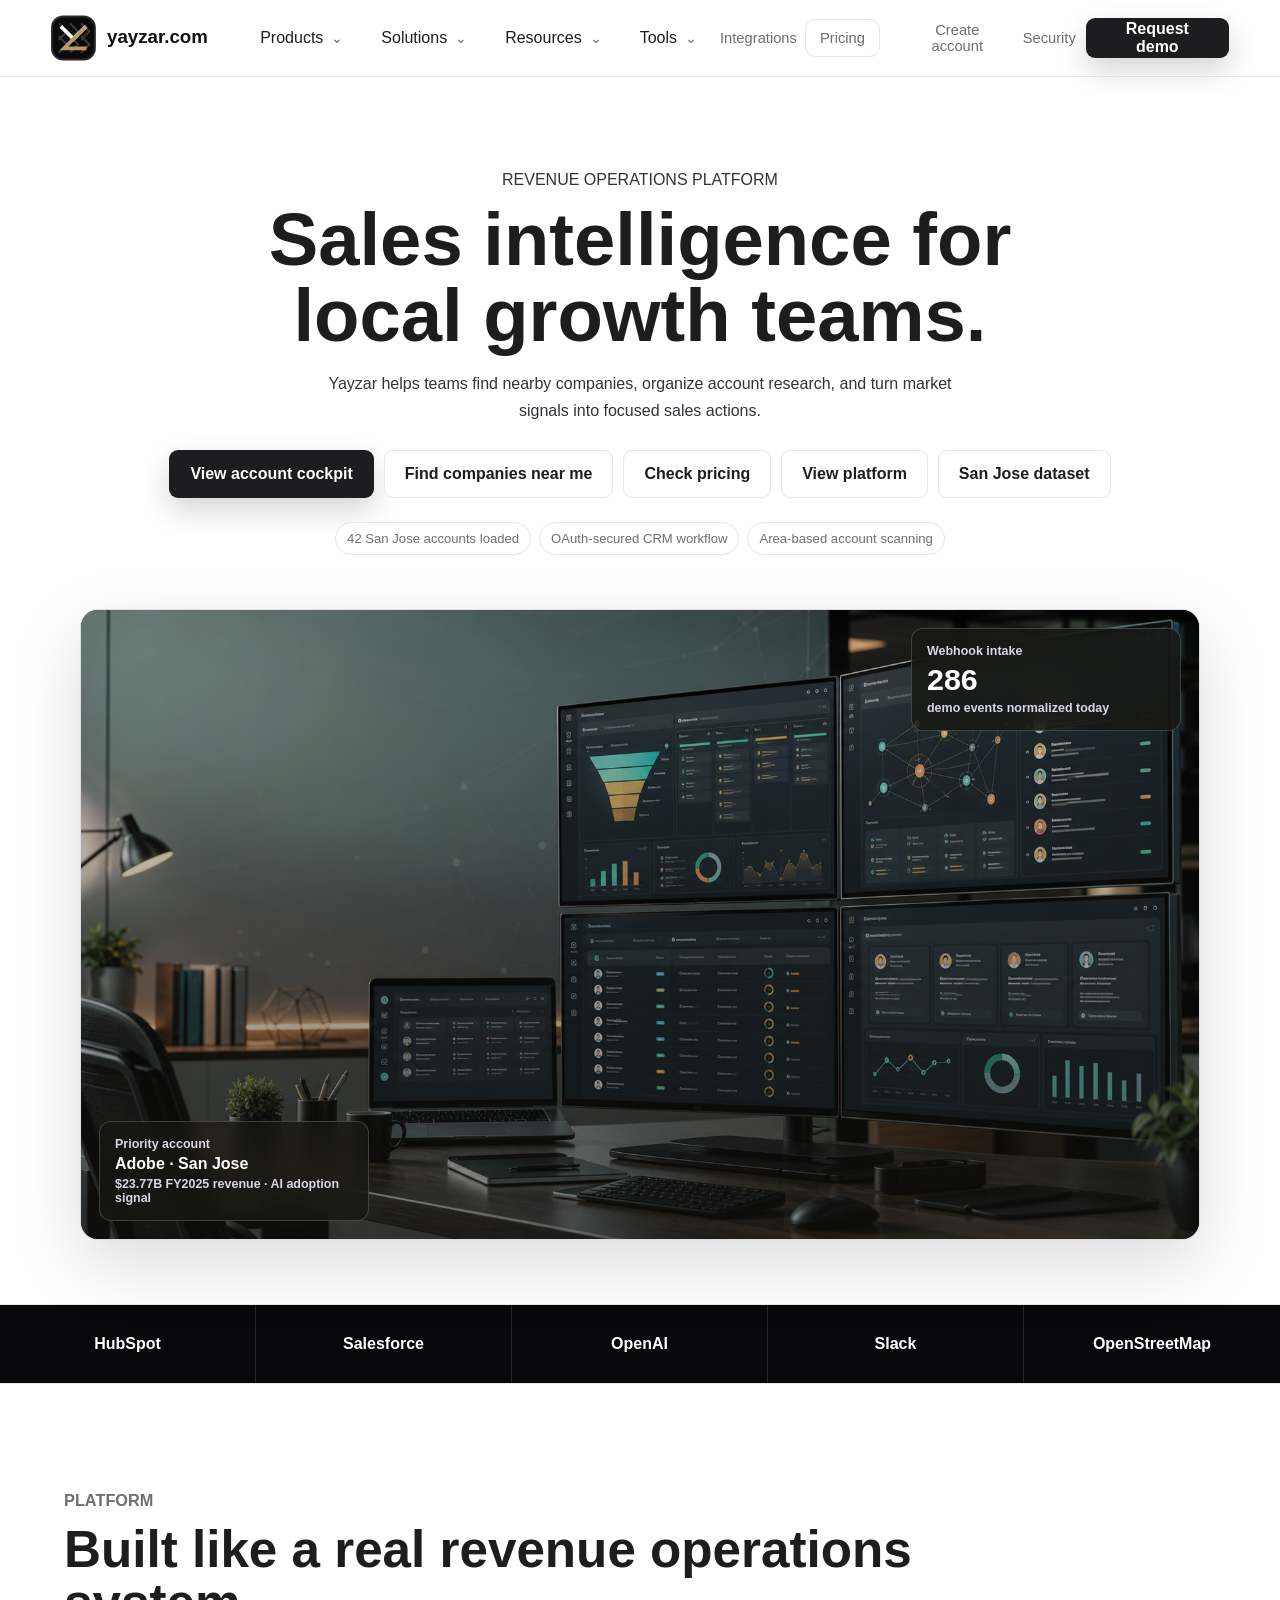
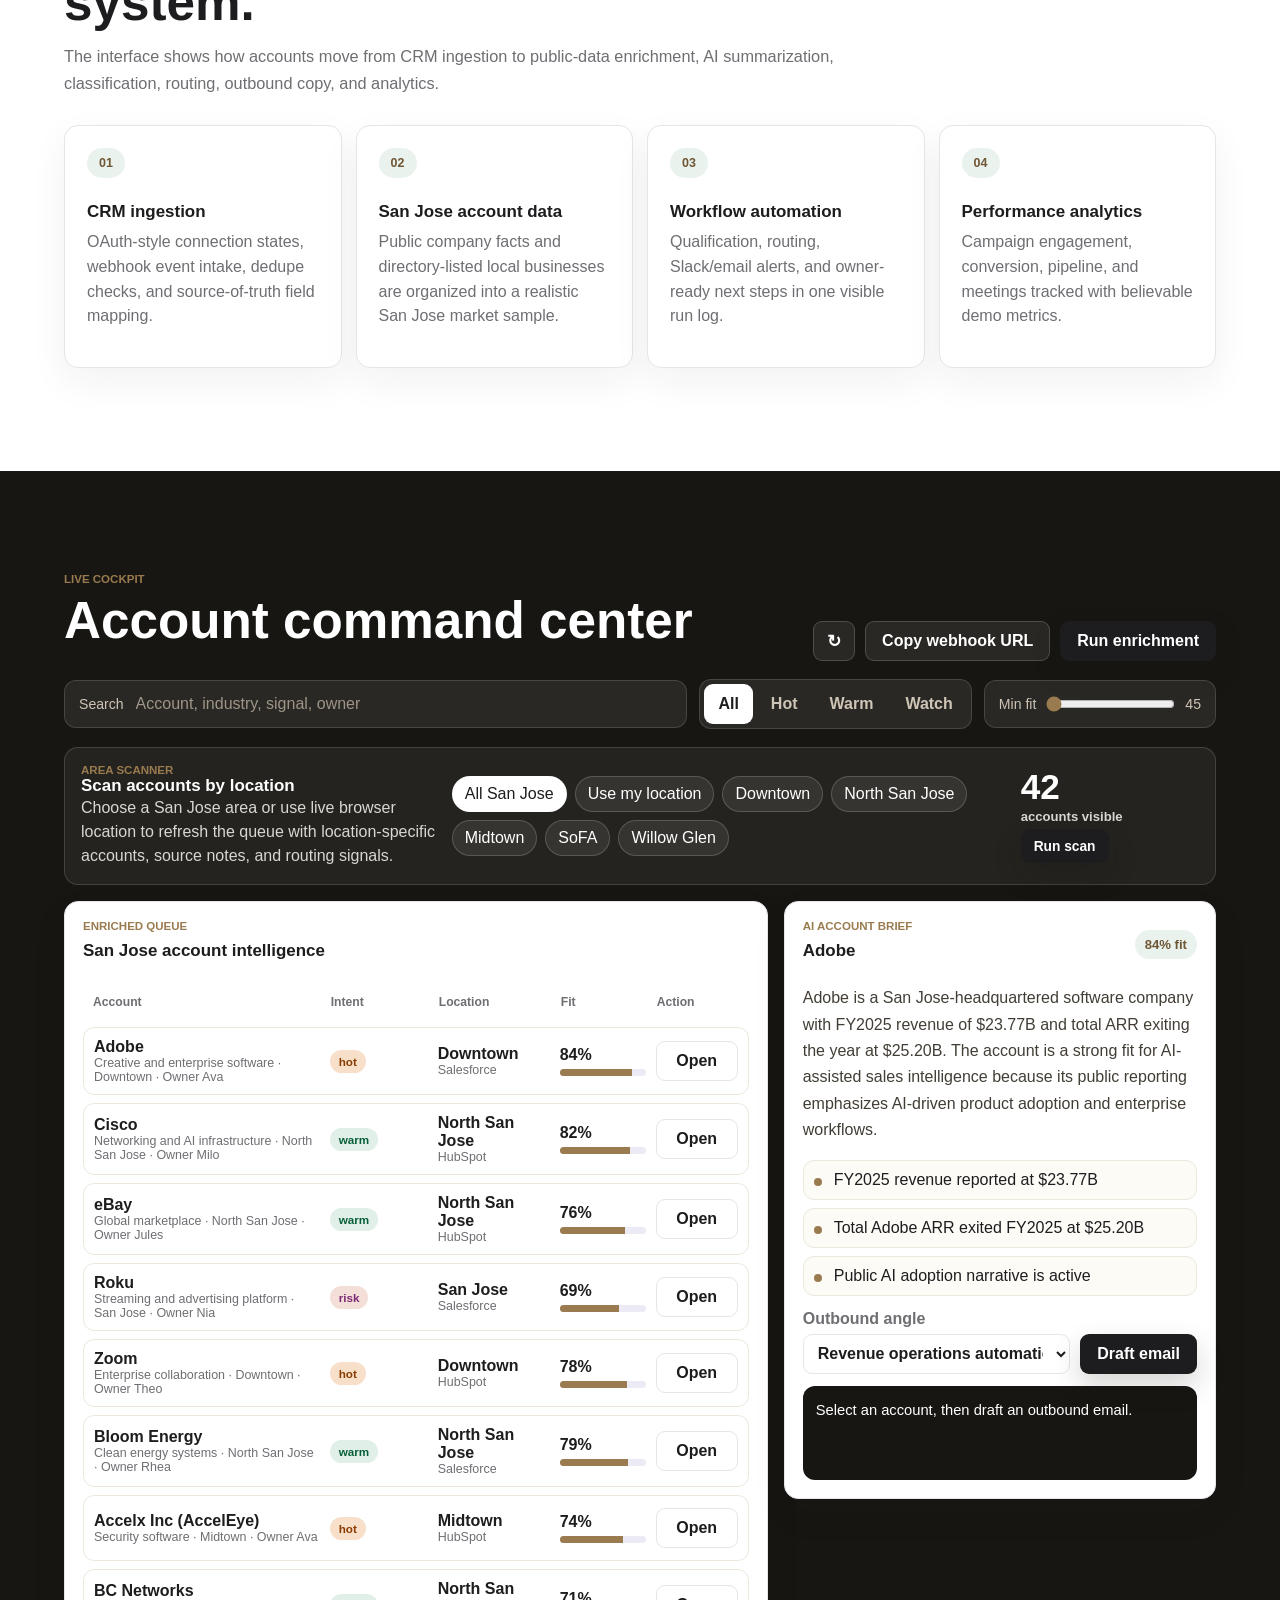
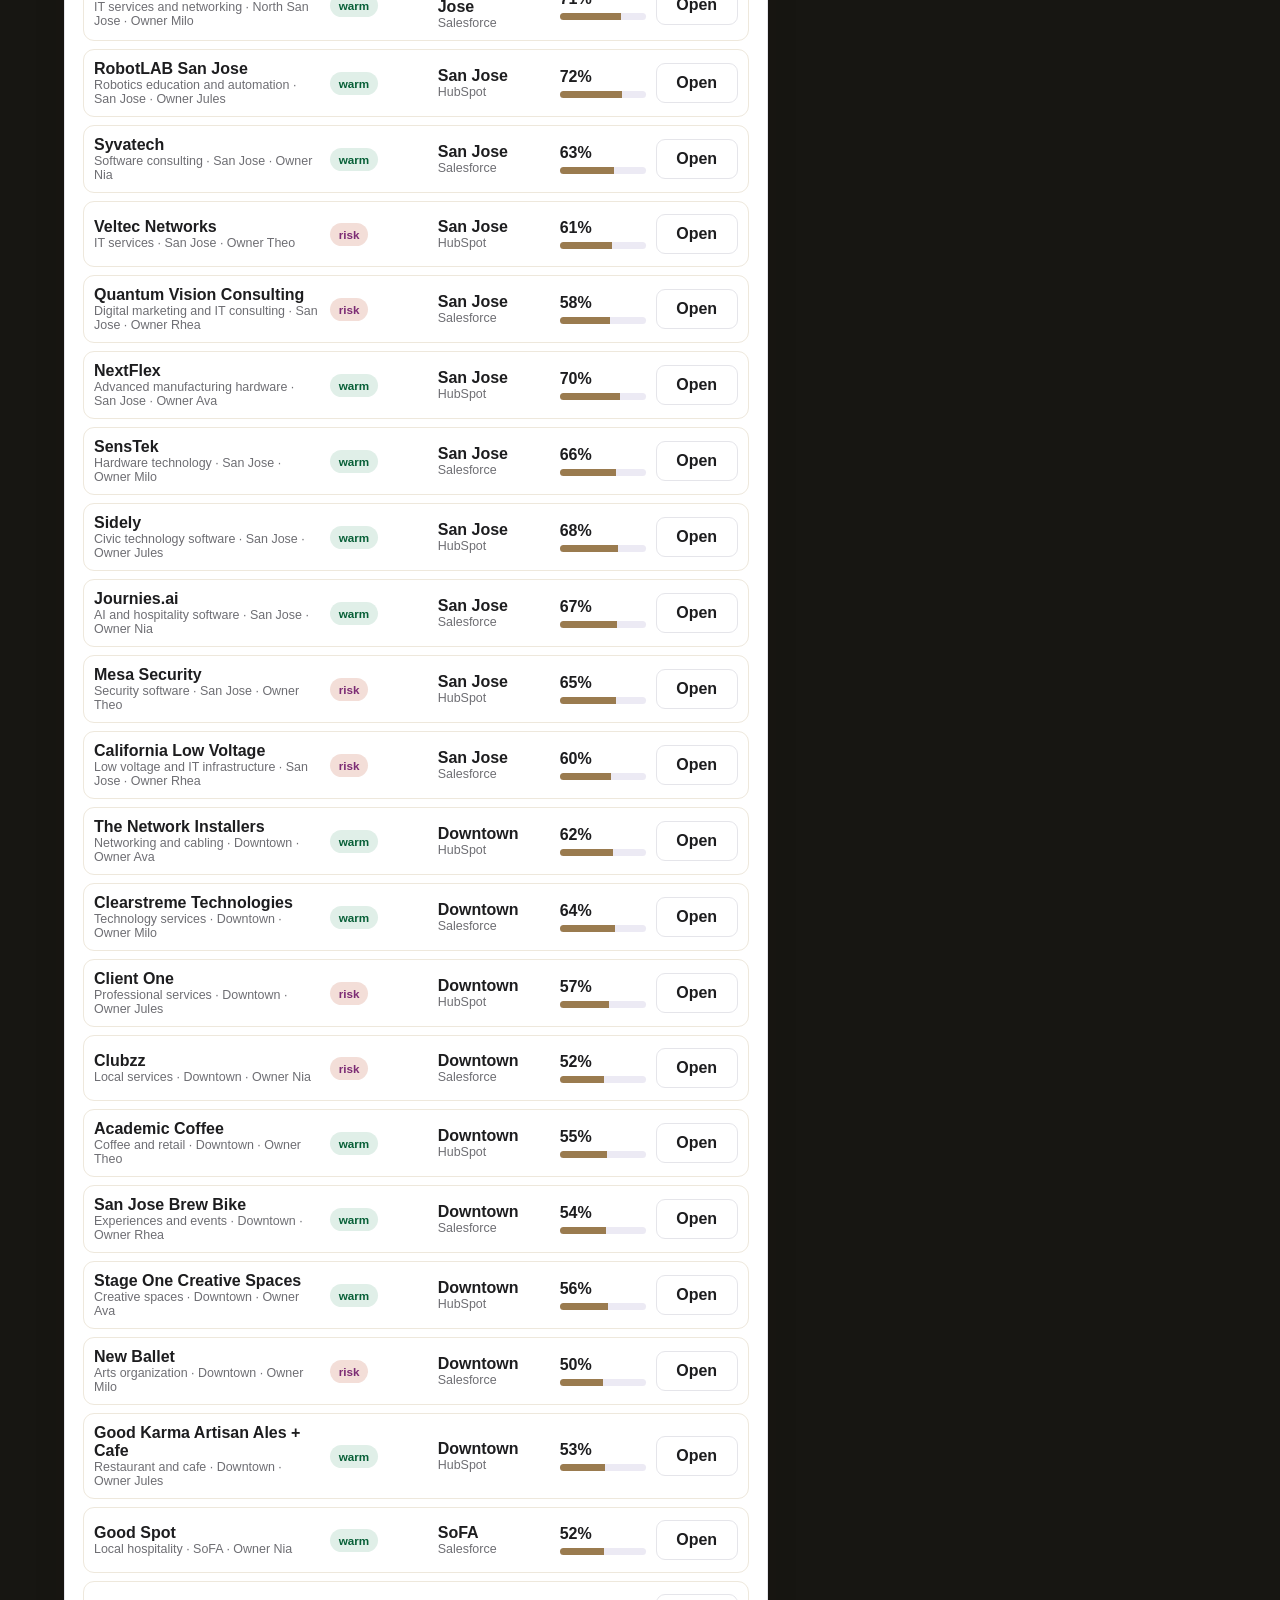
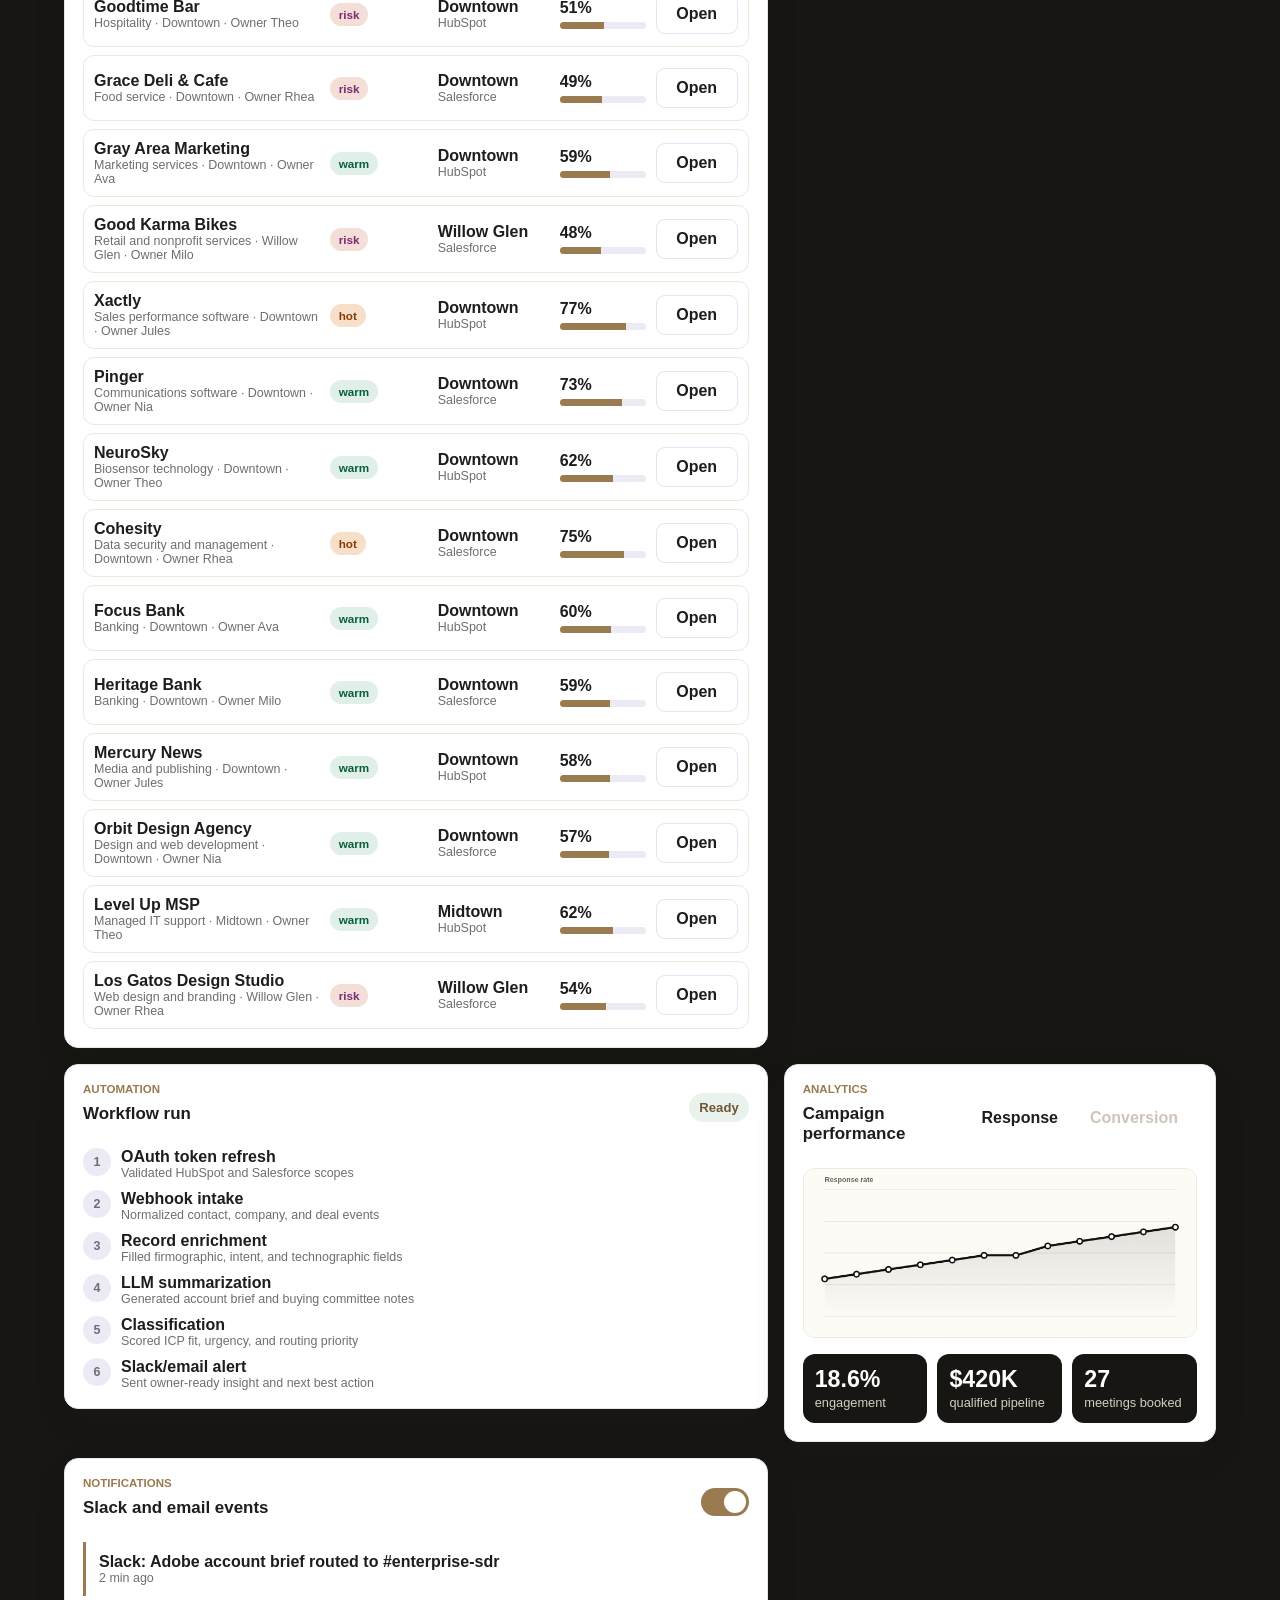
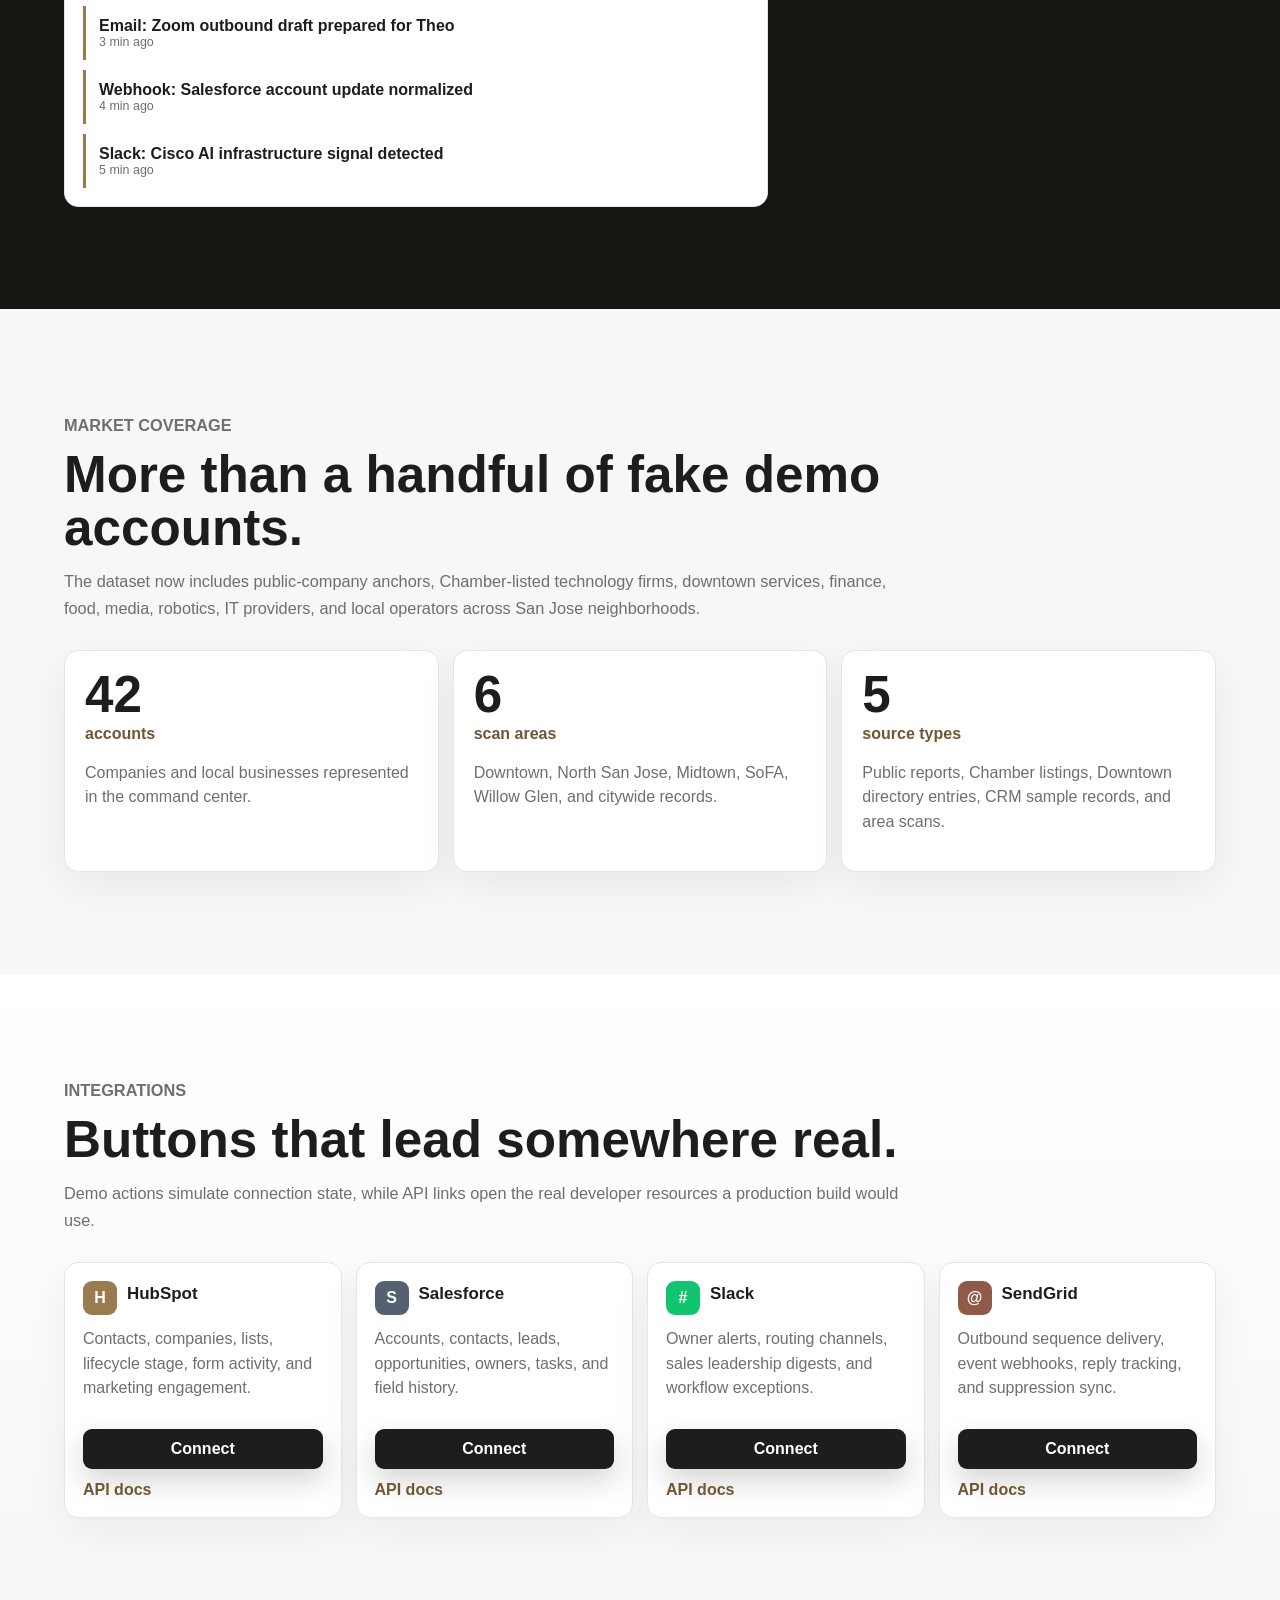
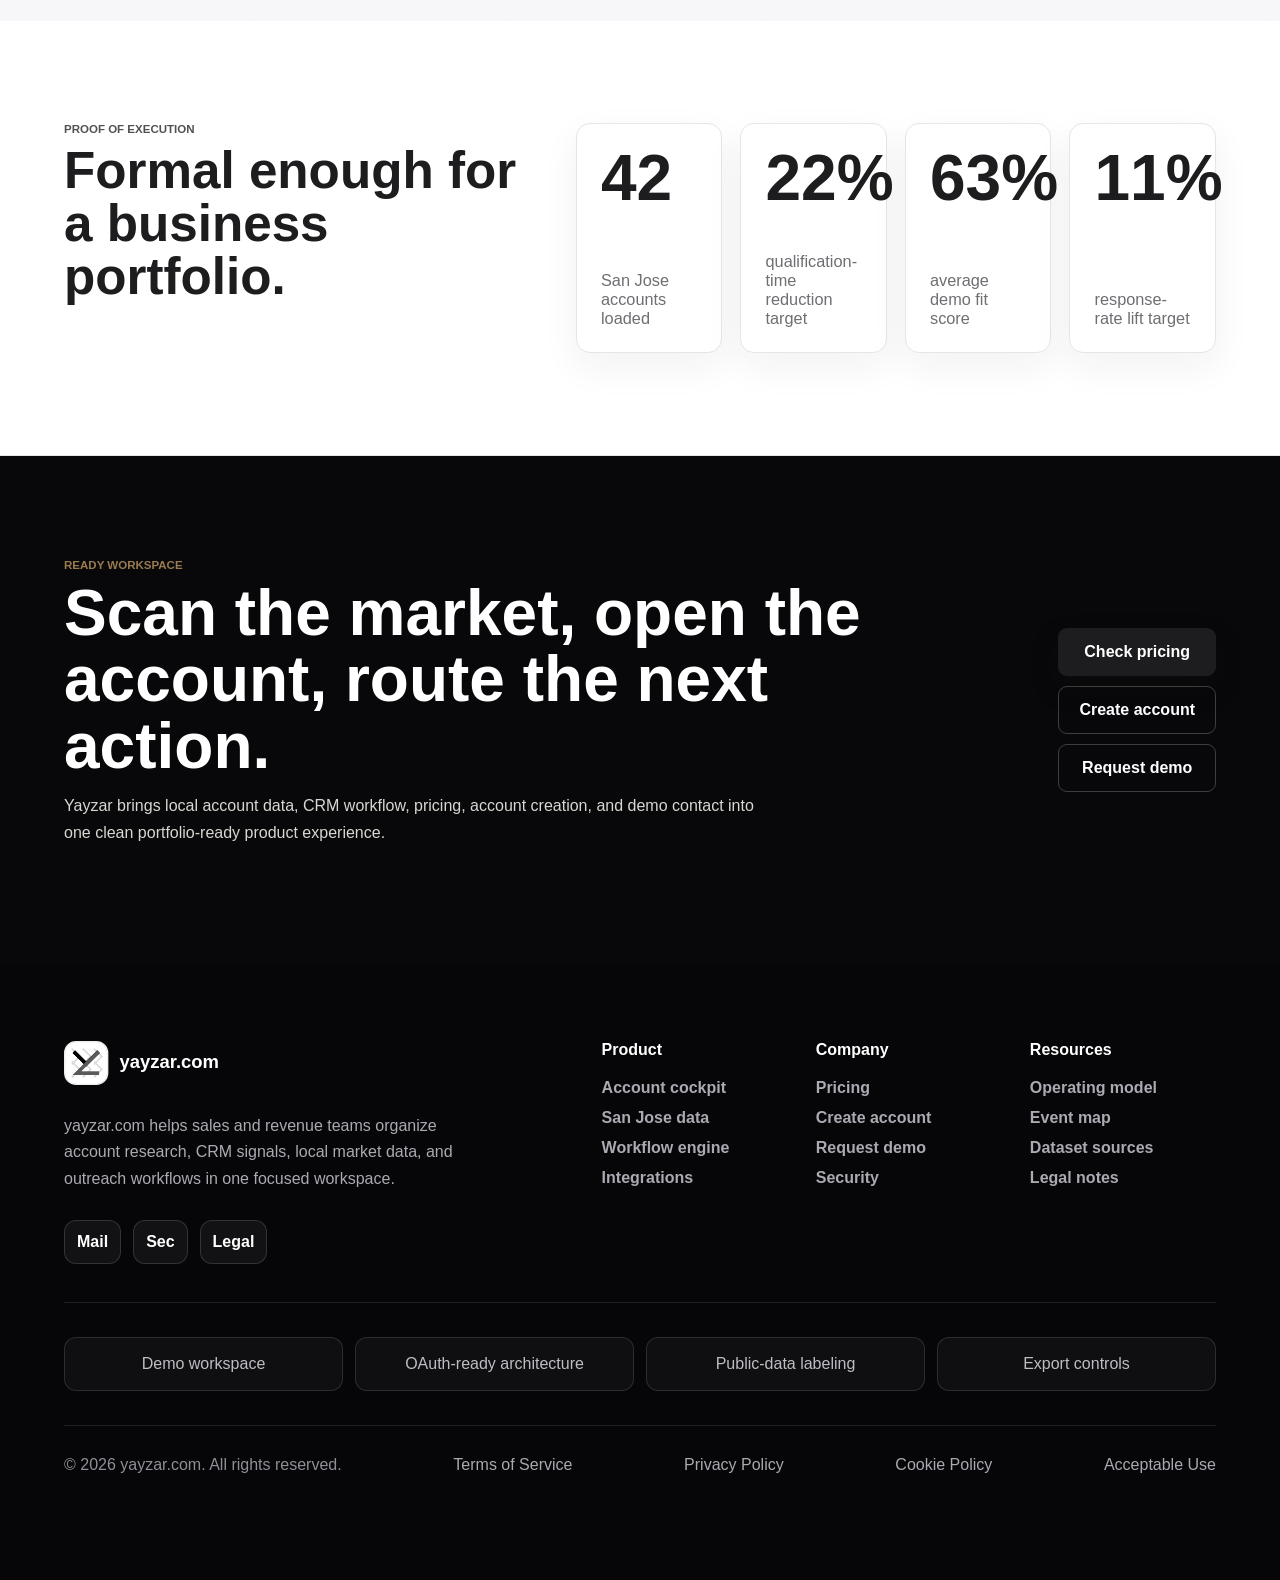
==== commit 8ef4610d: "Update Yayzar site" ====
--- a/index.html
+++ b/index.html
@@ -3,7 +3,7 @@
   <head>
     <meta charset="UTF-8" />
     <meta name="viewport" content="width=device-width, initial-scale=1.0" />
-    <title>yayzar.io | Sales Intelligence Platform</title>
+    <title>yayzar.com | Sales Intelligence Platform</title>
     <meta
       name="description"
       content="Yayzar turns CRM activity, public-company data, enrichment signals, and account research into prioritized sales actions."
@@ -29,7 +29,7 @@
             <div class="mega-column">
               <p class="mega-label">More</p>
               <a href="#analytics"><strong>Pipeline Analytics</strong><span>Response, conversion, and meetings tracked.</span></a>
-              <a href="#cockpit"><strong>Area Scanner</strong><span>Downtown, North San Jose, Midtown, SoFA, Willow Glen.</span></a>
+              <a href="./location.html"><strong>Location Scanner</strong><span>Find real nearby businesses from a visitor location.</span></a>
               <button data-modal="pricing" type="button"><strong>Subscriptions</strong><span>Free, Premium, and enterprise options.</span></button>
               <button data-modal="account" type="button"><strong>Create Workspace</strong><span>Preview account creation flow.</span></button>
             </div>
@@ -66,6 +66,7 @@
         <div class="nav-item">
           <button class="nav-trigger" type="button">Tools</button>
           <div class="mega-panel tools-panel">
+            <a href="./location.html"><strong>Use My Location</strong><span>Find nearby companies from the browser.</span></a>
             <a href="#cockpit"><strong>Area Scan</strong><span>Find accounts by San Jose location.</span></a>
             <a href="#cockpit"><strong>Account Brief</strong><span>Open account summaries and signals.</span></a>
             <a href="#cockpit"><strong>Email Draft</strong><span>Generate account-specific outreach.</span></a>
@@ -88,12 +89,13 @@
       <section class="hero" id="home">
         <div class="hero-copy">
           <p class="eyebrow">Revenue operations platform</p>
-          <h1>A practical command center for sales teams.</h1>
+          <h1>Sales intelligence for local growth teams.</h1>
           <p>
-            Yayzar organizes CRM activity, verified company data, account notes, and outreach signals into a focused workspace for prioritizing the right accounts.
+            Yayzar helps teams find nearby companies, organize account research, and turn market signals into focused sales actions.
           </p>
           <div class="hero-actions">
             <button class="primary-button large" data-scroll="#cockpit">View account cockpit</button>
+            <a class="secondary-button large" href="./location.html">Find companies near me</a>
             <button class="secondary-button large" data-modal="pricing">Check pricing</button>
             <a class="secondary-button large" href="./platform.html">View platform</a>
             <a class="secondary-button large" href="./san-jose-data.html">San Jose dataset</a>
@@ -125,7 +127,7 @@
         <span>Salesforce</span>
         <span>OpenAI</span>
         <span>Slack</span>
-        <span>San Jose</span>
+        <span>OpenStreetMap</span>
       </section>
 
       <section class="section platform" id="platform">
@@ -195,10 +197,11 @@
           <div>
             <p class="eyebrow">Area scanner</p>
             <h3>Scan accounts by location</h3>
-            <p>Choose a San Jose area to refresh the queue with location-specific accounts, source notes, and routing signals.</p>
+            <p>Choose a San Jose area or use live browser location to refresh the queue with location-specific accounts, source notes, and routing signals.</p>
           </div>
           <div class="area-grid" id="areaGrid">
             <button class="selected" data-area="all">All San Jose</button>
+            <a href="./location.html">Use my location</a>
             <button data-area="Downtown">Downtown</button>
             <button data-area="North San Jose">North San Jose</button>
             <button data-area="Midtown">Midtown</button>
@@ -374,10 +377,10 @@
     <footer class="site-footer" id="footer">
       <div class="footer-top">
         <div class="footer-brand">
-          <img src="./assets/yayzar-logo.svg" alt="yayzar.io" />
-          <p>yayzar.io helps sales and revenue teams organize account research, CRM signals, local market data, and outreach workflows in one focused workspace.</p>
+          <img src="./assets/yayzar-logo.svg" alt="yayzar.com" />
+          <p>yayzar.com helps sales and revenue teams organize account research, CRM signals, local market data, and outreach workflows in one focused workspace.</p>
           <div class="footer-socials" aria-label="Company links">
-            <a href="mailto:quemars200@gmail.com" aria-label="Email yayzar.io">Mail</a>
+            <a href="mailto:quemars200@gmail.com" aria-label="Email yayzar.com">Mail</a>
             <a href="./security.html" aria-label="Security page">Sec</a>
             <a href="./terms.html" aria-label="Legal terms">Legal</a>
           </div>
@@ -413,7 +416,7 @@
         <span>Export controls</span>
       </div>
       <div class="footer-legal" id="legal">
-        <span>© 2026 yayzar.io. All rights reserved.</span>
+        <span>© 2026 yayzar.com. All rights reserved.</span>
         <a href="./terms.html">Terms of Service</a>
         <a href="./privacy.html">Privacy Policy</a>
         <a href="./cookies.html">Cookie Policy</a>
--- a/styles.css
+++ b/styles.css
@@ -1,14 +1,14 @@
 :root {
   color-scheme: light;
-  --ink: #08080b;
-  --muted: #6f6f78;
-  --soft: #f7f7f9;
+  --ink: #1d1d1f;
+  --muted: #6e6e73;
+  --soft: #f5f5f7;
   --paper: #ffffff;
   --panel: #ffffff;
-  --line: #e6e3dc;
+  --line: #e5e5ea;
   --accent: #9a7b4f;
   --accent-dark: #6f5634;
-  --quiet: #4c4c53;
+  --quiet: #515154;
   --gold: #9a7b4f;
   --terra: #8f5b48;
   --blue: #556070;
@@ -27,9 +27,10 @@
 body {
   margin: 0;
   min-width: 320px;
-  font-family: Inter, ui-sans-serif, system-ui, -apple-system, BlinkMacSystemFont, "Segoe UI", sans-serif;
+  font-family: -apple-system, BlinkMacSystemFont, "SF Pro Text", "SF Pro Display", "Helvetica Neue", Arial, sans-serif;
   background: var(--paper);
   color: var(--ink);
+  font-weight: 400;
 }
 
 button,
@@ -85,7 +86,7 @@
 .brand {
   gap: 10px;
   text-decoration: none;
-  font-weight: 900;
+  font-weight: 700;
   font-size: 1.02rem;
 }
 
@@ -106,7 +107,7 @@
   color: var(--muted);
   text-decoration: none;
   font-size: 0.92rem;
-  font-weight: 800;
+  font-weight: 500;
 }
 
 .mega-nav {
@@ -124,7 +125,7 @@
   border-radius: 10px;
   background: transparent;
   color: var(--ink);
-  font-weight: 900;
+  font-weight: 500;
 }
 
 .nav-trigger::after {
@@ -192,7 +193,7 @@
   margin: 0 0 8px;
   color: var(--muted);
   font-size: 0.78rem;
-  font-weight: 950;
+  font-weight: 600;
   text-transform: uppercase;
 }
 
@@ -219,12 +220,13 @@
 
 .mega-panel strong {
   font-size: 1rem;
+  font-weight: 600;
 }
 
 .mega-panel span {
   color: var(--muted);
   font-size: 0.92rem;
-  font-weight: 700;
+  font-weight: 400;
   line-height: 1.35;
 }
 
@@ -270,7 +272,7 @@
   min-height: 40px;
   border-radius: 9px;
   border: 1px solid transparent;
-  font-weight: 900;
+  font-weight: 600;
   transition:
     transform 160ms ease,
     box-shadow 160ms ease,
@@ -332,15 +334,19 @@
 }
 
 .hero {
-  min-height: min(760px, calc(100vh - 72px));
-  display: grid;
-  grid-template-columns: minmax(0, 0.9fr) minmax(390px, 1fr);
-  gap: clamp(28px, 5vw, 74px);
+  min-height: min(720px, calc(100vh - 72px));
+  display: grid;
+  grid-template-columns: 1fr;
+  gap: clamp(28px, 5vw, 54px);
   align-items: center;
-  padding: clamp(34px, 6vw, 80px) clamp(18px, 5vw, 70px) 54px;
-  background:
-    linear-gradient(145deg, rgba(255, 255, 255, 0.96), rgba(245, 242, 255, 0.95)),
-    linear-gradient(90deg, rgba(17, 17, 17, 0.035), transparent 42%);
+  padding: clamp(58px, 7vw, 96px) clamp(18px, 5vw, 70px) 64px;
+  background: #ffffff;
+}
+
+.hero-copy {
+  max-width: 980px;
+  margin: 0 auto;
+  text-align: center;
 }
 
 .eyebrow {
@@ -349,7 +355,7 @@
   text-transform: uppercase;
   font-size: 0.72rem;
   letter-spacing: 0;
-  font-weight: 950;
+  font-weight: 600;
 }
 
 h1,
@@ -360,38 +366,46 @@
 }
 
 h1 {
-  max-width: 760px;
-  margin-bottom: 18px;
-  font-size: clamp(2.65rem, 5.2vw, 5.25rem);
-  line-height: 0.98;
+  max-width: 820px;
+  margin: 0 auto 18px;
+  font-size: clamp(3rem, 5.8vw, 6rem);
+  font-weight: 650;
+  line-height: 1.02;
   letter-spacing: 0;
 }
 
 h2 {
   margin-bottom: 14px;
-  font-size: clamp(2rem, 4vw, 4.4rem);
-  line-height: 0.98;
+  font-size: clamp(2rem, 4vw, 4.1rem);
+  font-weight: 650;
+  line-height: 1.04;
   letter-spacing: 0;
 }
 
 h3 {
   margin-bottom: 8px;
   font-size: 1.06rem;
+  font-weight: 600;
 }
 
 .hero-copy > p {
-  max-width: 610px;
+  max-width: 670px;
+  margin-left: auto;
+  margin-right: auto;
   color: #33323a;
   font-size: clamp(1rem, 1.25vw, 1.12rem);
   line-height: 1.65;
+  font-weight: 400;
 }
 
 .hero-actions {
+  justify-content: center;
   flex-wrap: wrap;
   margin-top: 26px;
 }
 
 .trust-row {
+  justify-content: center;
   flex-wrap: wrap;
   gap: 8px;
   margin-top: 24px;
@@ -404,12 +418,14 @@
   padding: 8px 11px;
   color: var(--muted);
   font-size: 0.82rem;
-  font-weight: 850;
+  font-weight: 500;
 }
 
 .hero-product {
   position: relative;
-  min-height: clamp(390px, 47vw, 680px);
+  width: min(1120px, 100%);
+  min-height: clamp(330px, 38vw, 520px);
+  margin: 0 auto;
   border: 1px solid rgba(233, 231, 242, 0.95);
   border-radius: 18px;
   overflow: hidden;
@@ -451,7 +467,7 @@
 .hero-card small,
 .hero-card span {
   color: #d8d6e5;
-  font-weight: 800;
+  font-weight: 600;
   font-size: 0.78rem;
 }
 
@@ -483,7 +499,7 @@
   place-items: center;
   border-right: 1px solid rgba(255, 255, 255, 0.12);
   color: #ffffff;
-  font-weight: 950;
+  font-weight: 650;
 }
 
 .logos span:last-child {
@@ -548,7 +564,7 @@
   border-radius: 999px;
   background: #eaf2ee;
   color: var(--accent-dark);
-  font-weight: 950;
+  font-weight: 650;
   font-size: 0.78rem;
 }
 
@@ -611,14 +627,18 @@
   gap: 8px;
 }
 
-.area-grid button {
+.area-grid button,
+.area-grid a {
   min-height: 36px;
+  display: inline-flex;
+  align-items: center;
   padding: 0 12px;
   border: 1px solid rgba(255, 255, 255, 0.18);
   border-radius: 999px;
   background: rgba(255, 255, 255, 0.08);
   color: #ffffff;
-  font-weight: 900;
+  font-weight: 500;
+  text-decoration: none;
 }
 
 .area-grid button.selected {
@@ -641,7 +661,7 @@
 .scan-summary span {
   color: #d9d7d1;
   font-size: 0.82rem;
-  font-weight: 800;
+  font-weight: 600;
 }
 
 .search-box,
@@ -665,7 +685,7 @@
 .search-box span,
 .threshold {
   color: #cfc5b7;
-  font-weight: 850;
+  font-weight: 500;
   font-size: 0.88rem;
 }
 
@@ -755,7 +775,7 @@
   background: transparent;
   color: var(--muted);
   font-size: 0.76rem;
-  font-weight: 950;
+  font-weight: 650;
 }
 
 .account strong,
@@ -782,7 +802,7 @@
   padding: 5px 9px;
   border-radius: 999px;
   font-size: 0.73rem;
-  font-weight: 950;
+  font-weight: 650;
 }
 
 .tag.hot {
@@ -827,7 +847,7 @@
   padding: 7px 10px;
   background: #eaf2ee;
   color: var(--accent-dark);
-  font-weight: 950;
+  font-weight: 650;
   font-size: 0.82rem;
 }
 
@@ -870,7 +890,7 @@
 .composer label {
   flex: 1;
   color: var(--muted);
-  font-weight: 900;
+  font-weight: 600;
 }
 
 select {
@@ -920,7 +940,7 @@
   background: #eceaf4;
   color: var(--muted);
   font-size: 0.78rem;
-  font-weight: 950;
+  font-weight: 650;
 }
 
 .timeline li.done span {
@@ -1040,13 +1060,13 @@
   place-items: center;
   border-radius: 9px;
   color: white;
-  font-weight: 950;
+  font-weight: 650;
 }
 
 .integration-card a {
   width: fit-content;
   color: var(--accent-dark);
-  font-weight: 900;
+  font-weight: 600;
   text-decoration: none;
 }
 
@@ -1084,6 +1104,126 @@
 
 .market-section {
   background: #f7f7f9;
+}
+
+.location-finder {
+  background:
+    linear-gradient(180deg, #ffffff 0%, #faf9f6 100%),
+    linear-gradient(90deg, rgba(154, 123, 79, 0.07), transparent 42%);
+}
+
+.locator-shell {
+  display: grid;
+  grid-template-columns: minmax(280px, 0.72fr) minmax(0, 1fr);
+  gap: 18px;
+  align-items: stretch;
+}
+
+.locator-controls,
+.locator-results {
+  border: 1px solid var(--line);
+  border-radius: 16px;
+  background: #ffffff;
+  box-shadow: 0 14px 38px rgba(8, 8, 11, 0.07);
+}
+
+.locator-controls {
+  display: grid;
+  align-content: start;
+  gap: 18px;
+  padding: 22px;
+}
+
+.locator-controls > div {
+  display: grid;
+  gap: 14px;
+}
+
+.locator-controls label {
+  display: grid;
+  gap: 7px;
+  color: var(--muted);
+  font-size: 0.82rem;
+  font-weight: 600;
+  text-transform: uppercase;
+}
+
+.locator-status {
+  margin: 0;
+  color: var(--muted);
+  line-height: 1.55;
+}
+
+.locator-results {
+  min-height: 360px;
+  max-height: 560px;
+  overflow: auto;
+  padding: 10px;
+}
+
+.nearby-empty,
+.nearby-card {
+  display: grid;
+  gap: 8px;
+  padding: 16px;
+  border: 1px solid var(--line);
+  border-radius: 13px;
+  background: #ffffff;
+}
+
+.nearby-empty {
+  min-height: 330px;
+  align-content: center;
+  justify-items: center;
+  text-align: center;
+  background: #f7f7f9;
+}
+
+.nearby-empty span,
+.nearby-card p {
+  color: var(--muted);
+  line-height: 1.55;
+}
+
+.nearby-card + .nearby-card {
+  margin-top: 10px;
+}
+
+.nearby-card header {
+  display: flex;
+  gap: 12px;
+  justify-content: space-between;
+  align-items: start;
+}
+
+.nearby-card h3 {
+  margin-bottom: 3px;
+}
+
+.nearby-card small {
+  color: var(--accent-dark);
+  font-weight: 600;
+}
+
+.nearby-card p {
+  margin: 0;
+}
+
+.nearby-card footer {
+  display: flex;
+  gap: 8px;
+  flex-wrap: wrap;
+  align-items: center;
+}
+
+.nearby-pill {
+  width: fit-content;
+  padding: 6px 9px;
+  border-radius: 999px;
+  background: #f3f2ef;
+  color: var(--muted);
+  font-size: 0.76rem;
+  font-weight: 500;
 }
 
 .market-grid {
@@ -1111,7 +1251,7 @@
   display: block;
   margin-top: 5px;
   color: var(--accent-dark);
-  font-weight: 950;
+  font-weight: 650;
 }
 
 .market-grid p {
@@ -1141,7 +1281,7 @@
 .proof-grid span {
   color: var(--muted);
   font-size: 1.02rem;
-  font-weight: 850;
+  font-weight: 500;
 }
 
 .final-cta {
@@ -1226,7 +1366,7 @@
   background: rgba(255, 255, 255, 0.05);
   color: #ffffff;
   text-decoration: none;
-  font-weight: 900;
+  font-weight: 600;
 }
 
 .footer-links {
@@ -1278,7 +1418,7 @@
   border-radius: 12px;
   background: rgba(255, 255, 255, 0.04);
   color: #bdbdc4;
-  font-weight: 850;
+  font-weight: 500;
 }
 
 .footer-legal {
@@ -1293,7 +1433,7 @@
 .footer-legal a {
   color: #a9a9b1;
   text-decoration: none;
-  font-weight: 800;
+  font-weight: 500;
 }
 
 .footer-legal a:hover {
@@ -1341,7 +1481,7 @@
   padding: 30px 18px;
   border-top: 1px solid var(--line);
   color: var(--muted);
-  font-weight: 800;
+  font-weight: 600;
 }
 
 .legal-mini-footer a {
@@ -1420,7 +1560,7 @@
   color: var(--ink);
   text-align: left;
   text-decoration: none;
-  font-weight: 900;
+  font-weight: 600;
 }
 
 .pricing-popover a:hover,
@@ -1478,7 +1618,7 @@
 .contact-card span {
   color: var(--muted);
   font-size: 0.78rem;
-  font-weight: 900;
+  font-weight: 600;
   text-transform: uppercase;
 }
 
@@ -1517,7 +1657,7 @@
   background: #f3f2ef;
   color: var(--accent-dark);
   font-size: 0.78rem;
-  font-weight: 950;
+  font-weight: 650;
   text-transform: uppercase;
 }
 
@@ -1529,7 +1669,7 @@
   margin: 18px 0;
   color: var(--ink);
   font-size: clamp(2.2rem, 4vw, 4rem);
-  font-weight: 950;
+  font-weight: 650;
   line-height: 1;
 }
 
@@ -1586,7 +1726,7 @@
   gap: 6px;
   color: var(--muted);
   font-size: 0.82rem;
-  font-weight: 900;
+  font-weight: 600;
   text-transform: uppercase;
 }
 
@@ -1629,7 +1769,7 @@
   border: 1px solid var(--line);
   border-radius: 12px;
   background: white;
-  font-weight: 900;
+  font-weight: 600;
 }
 
 .panel-actions {
@@ -1755,7 +1895,7 @@
   background: #f3f2ef;
   color: var(--accent-dark);
   font-size: 0.78rem;
-  font-weight: 900;
+  font-weight: 600;
 }
 
 .ops-grid strong {
@@ -1791,7 +1931,7 @@
 .data-row.header {
   background: #08080b;
   color: #ffffff;
-  font-weight: 950;
+  font-weight: 650;
 }
 
 .data-row span {
@@ -1820,7 +1960,7 @@
   background: #08080b;
   color: #ffffff;
   text-decoration: none;
-  font-weight: 900;
+  font-weight: 600;
 }
 
 .source-links a:hover {
@@ -1866,6 +2006,10 @@
   }
 
   .scan-console {
+    grid-template-columns: 1fr;
+  }
+
+  .locator-shell {
     grid-template-columns: 1fr;
   }
 }
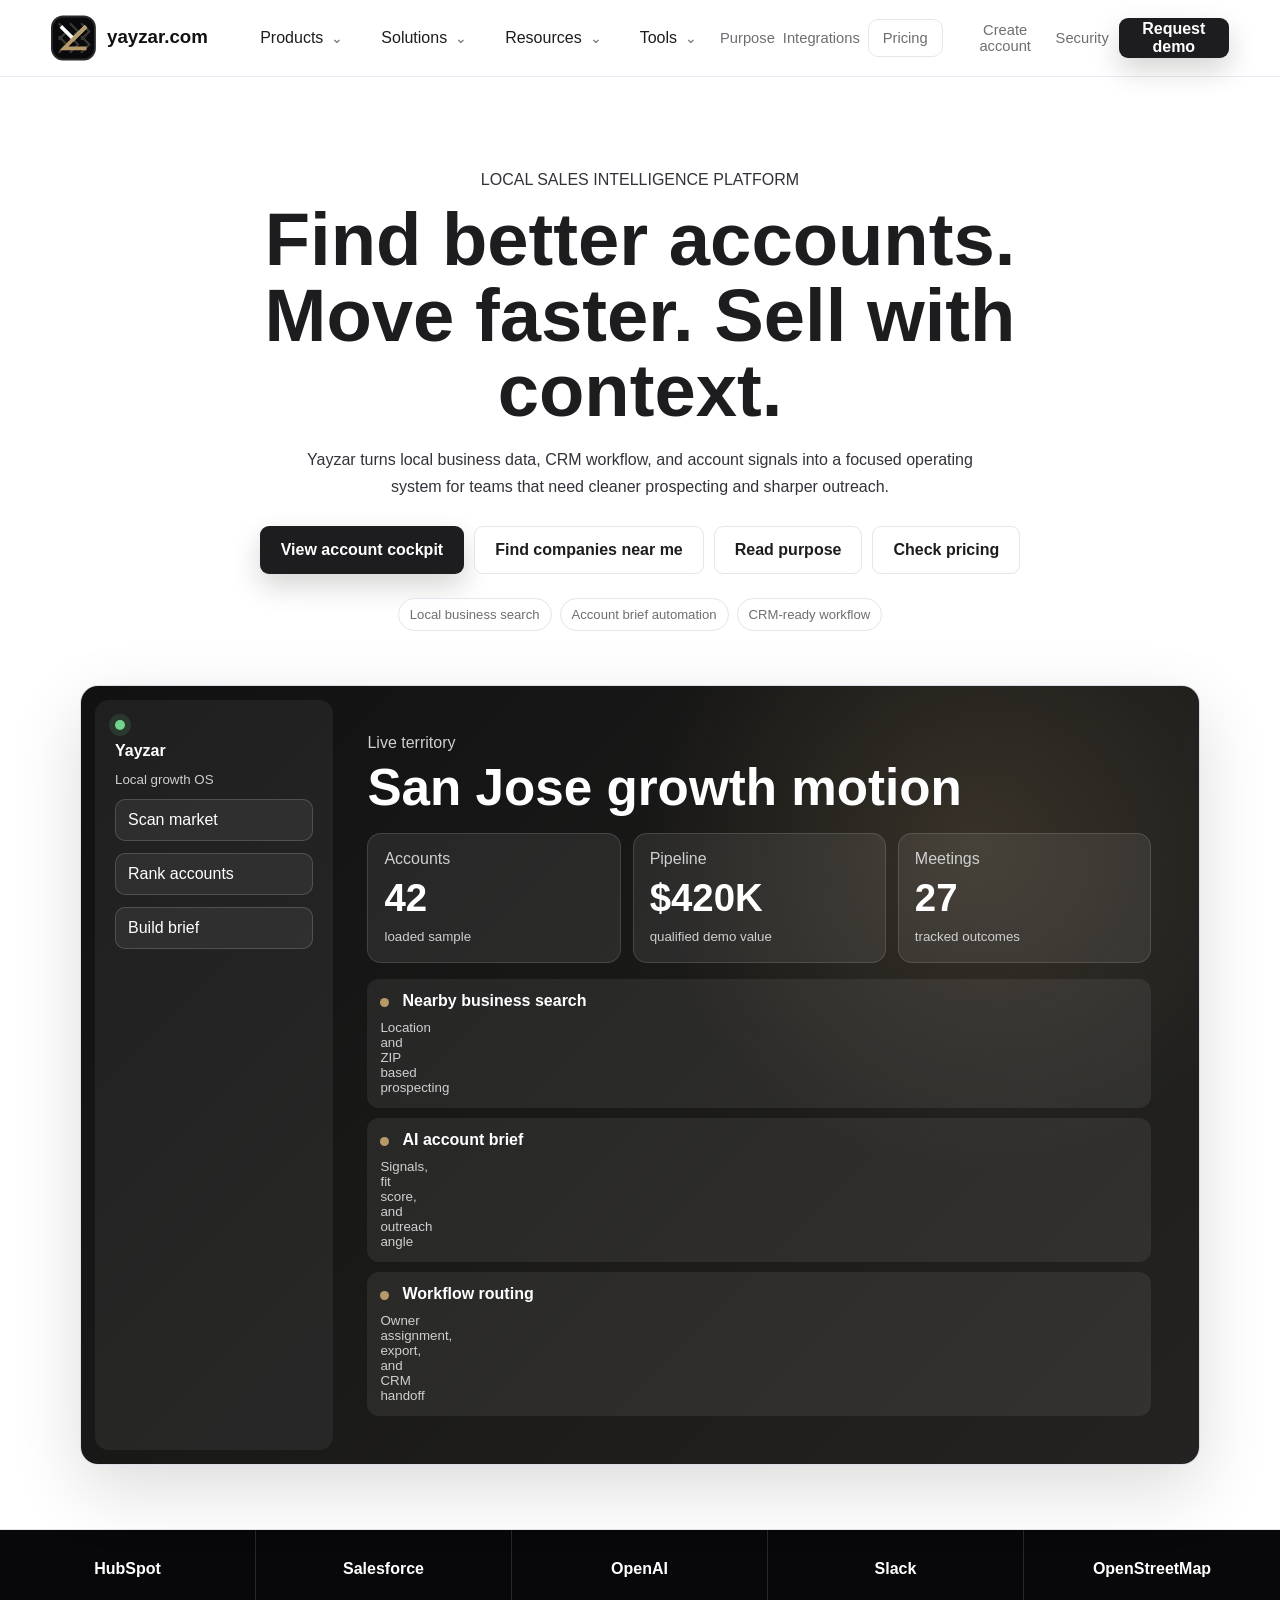
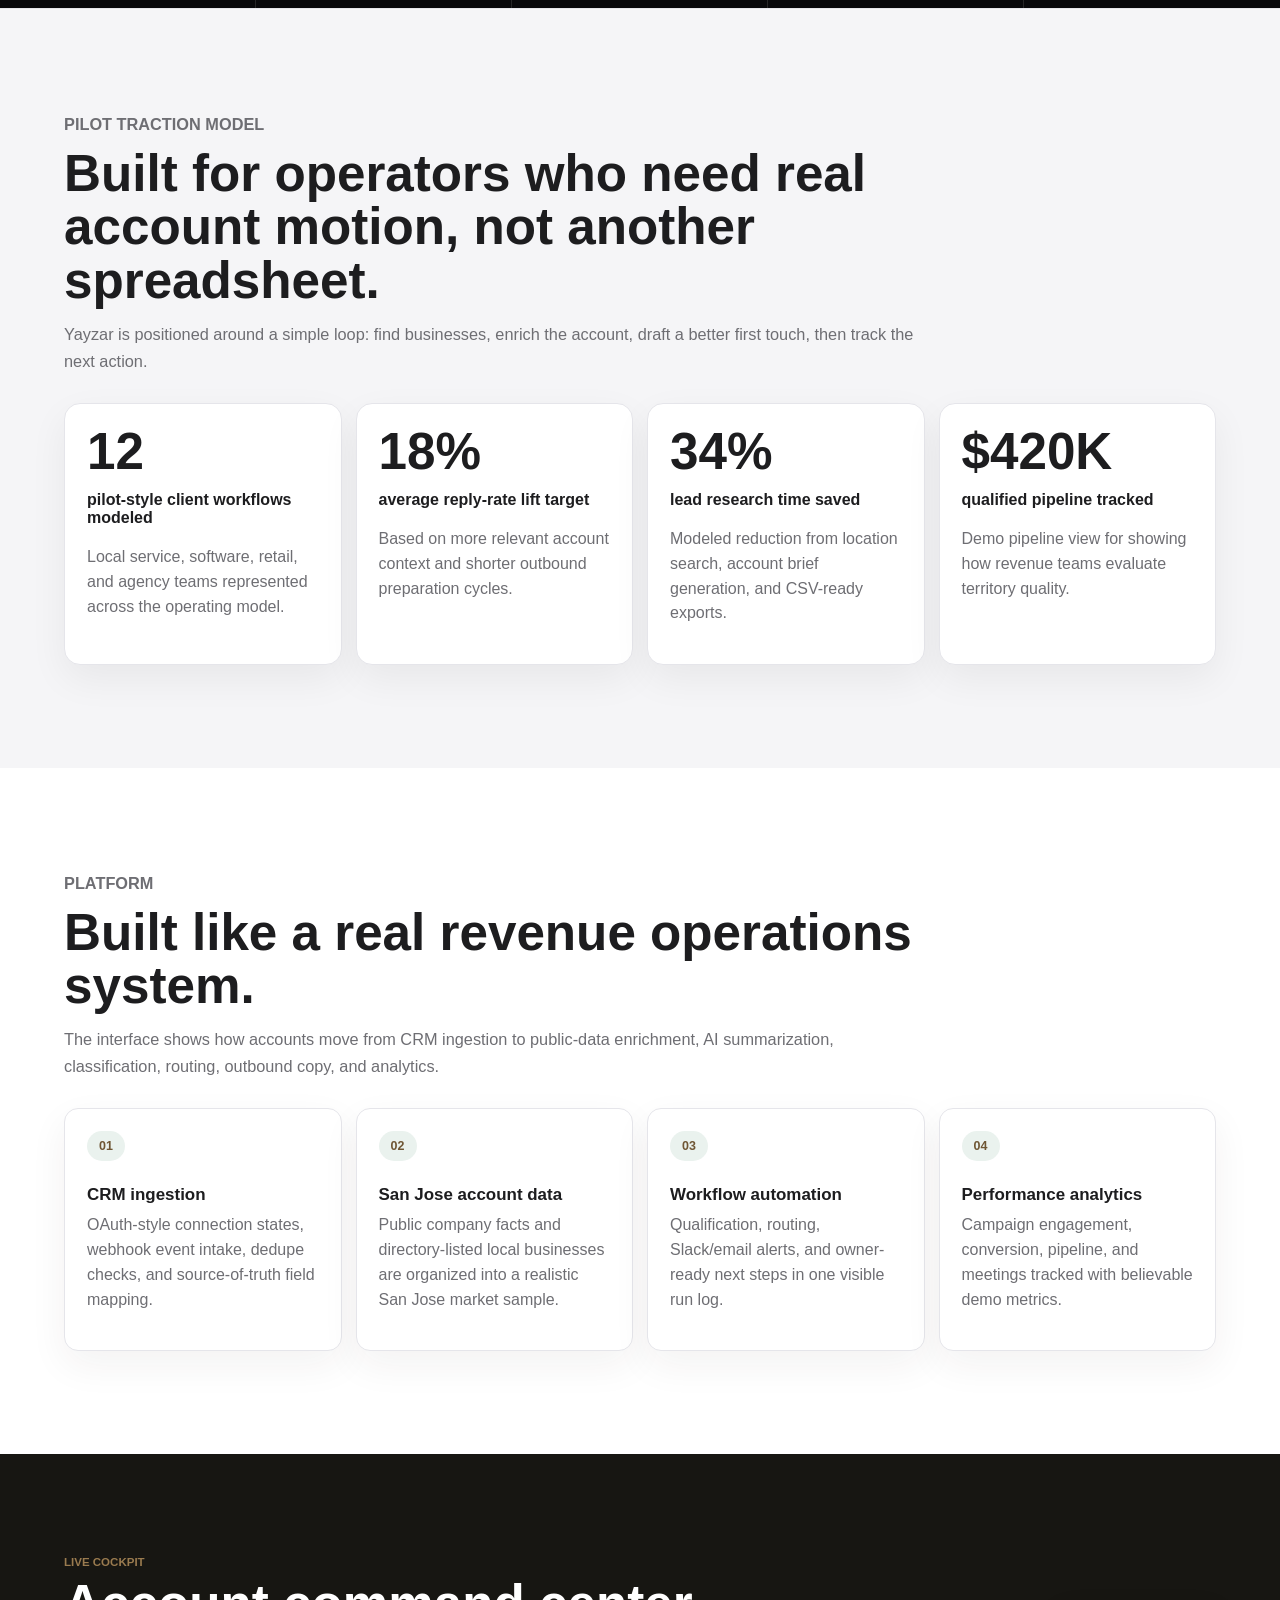
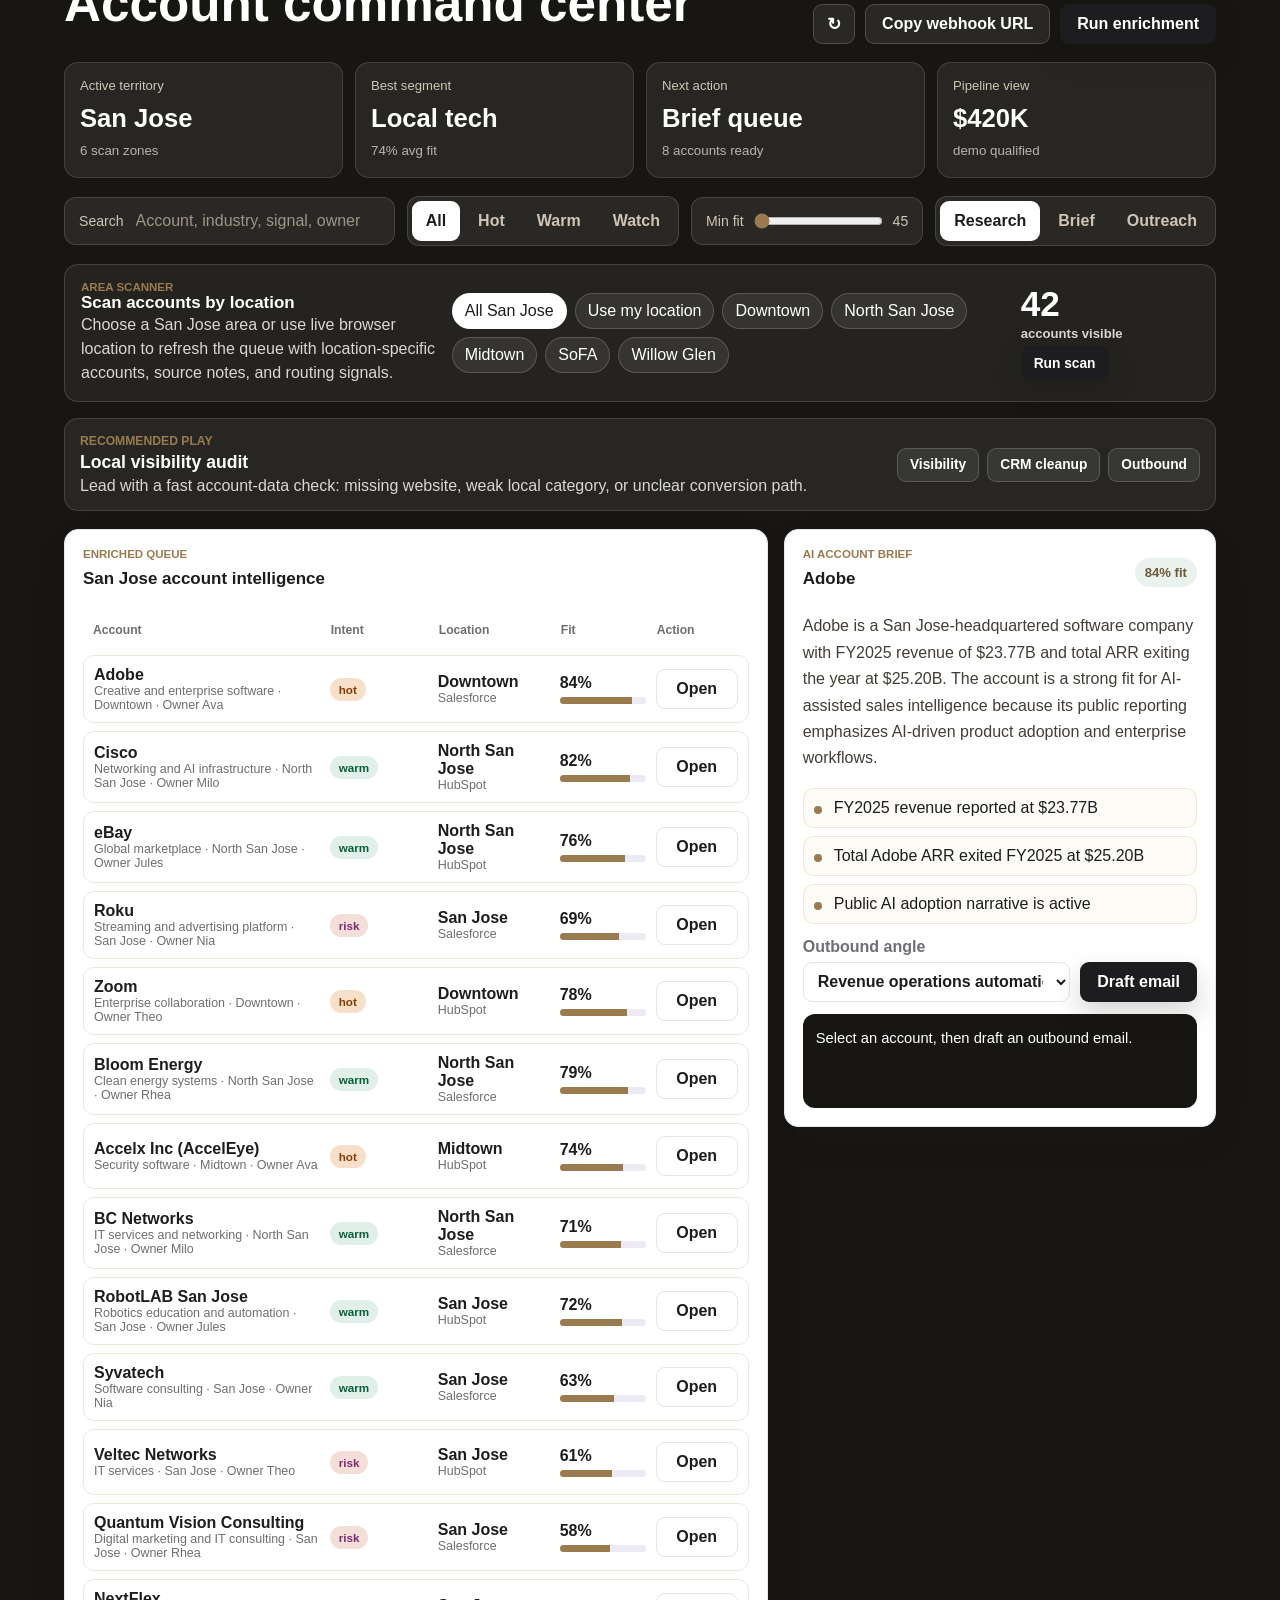
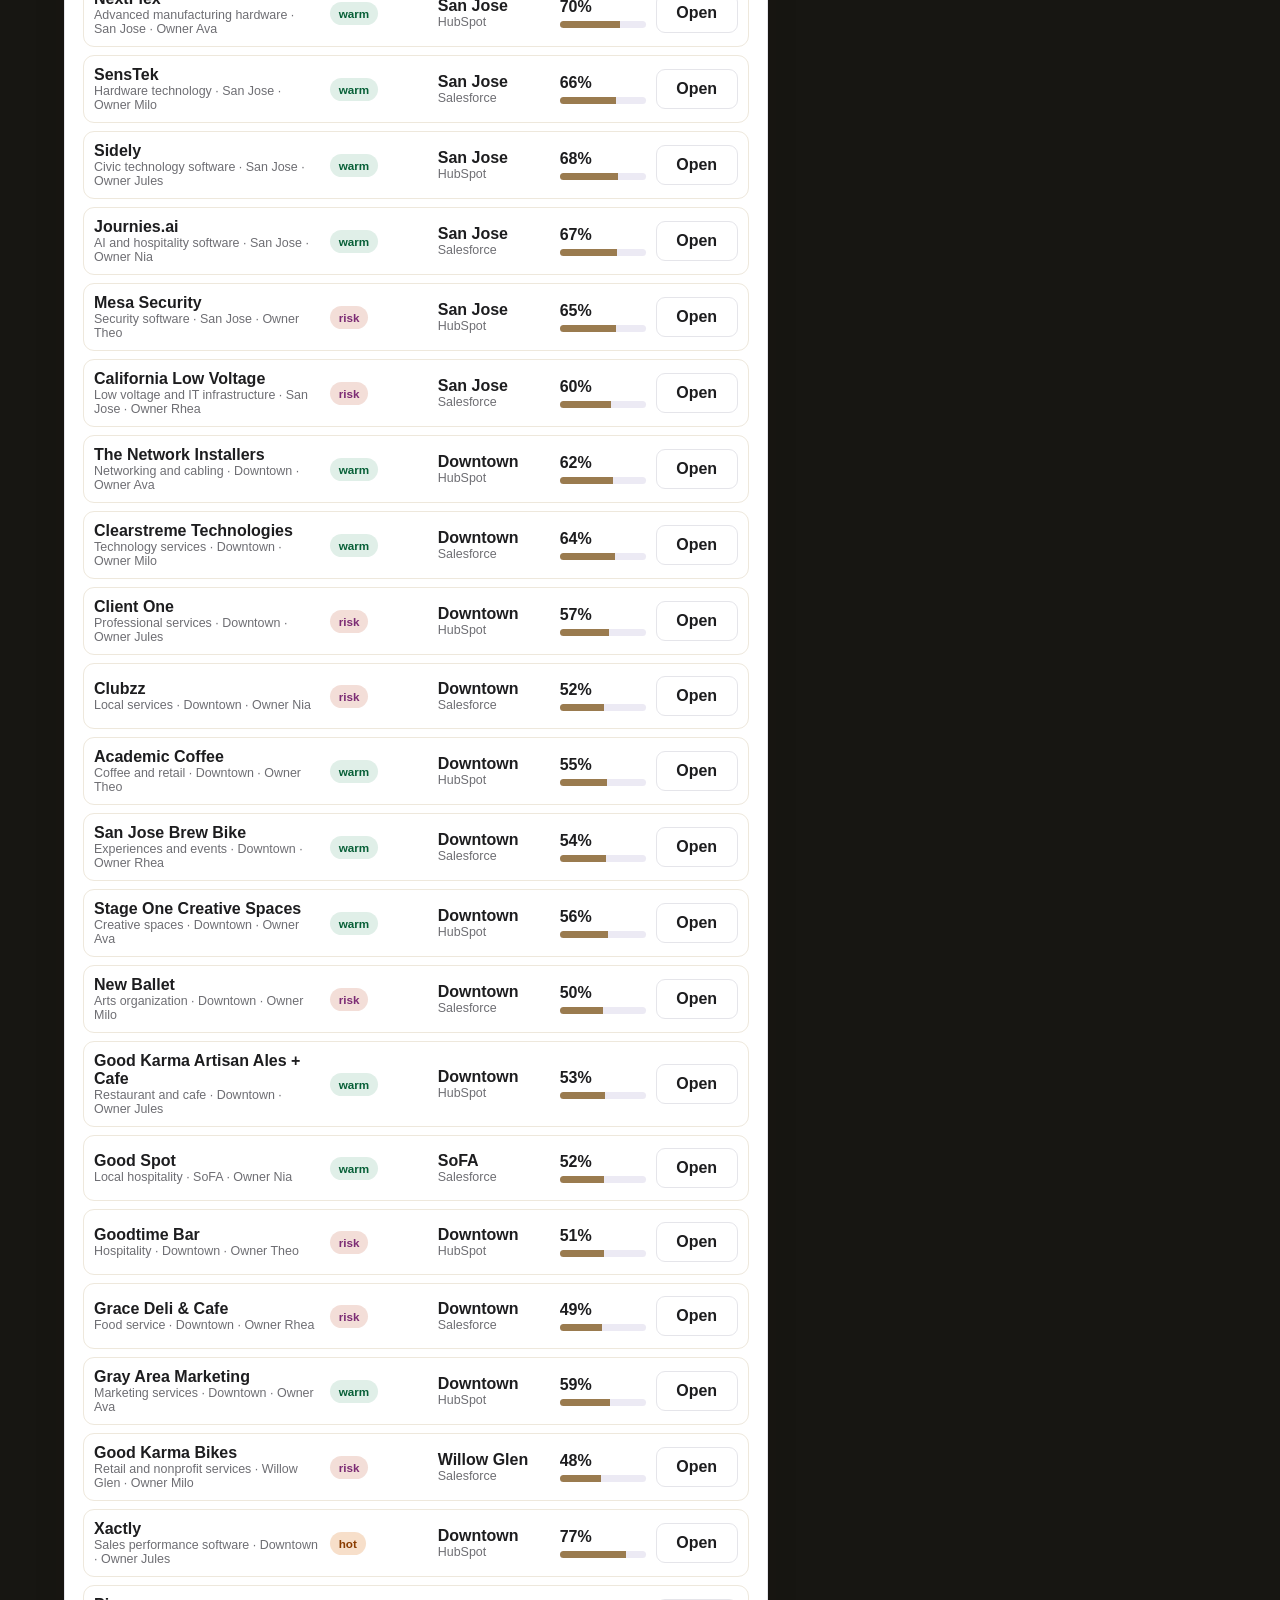
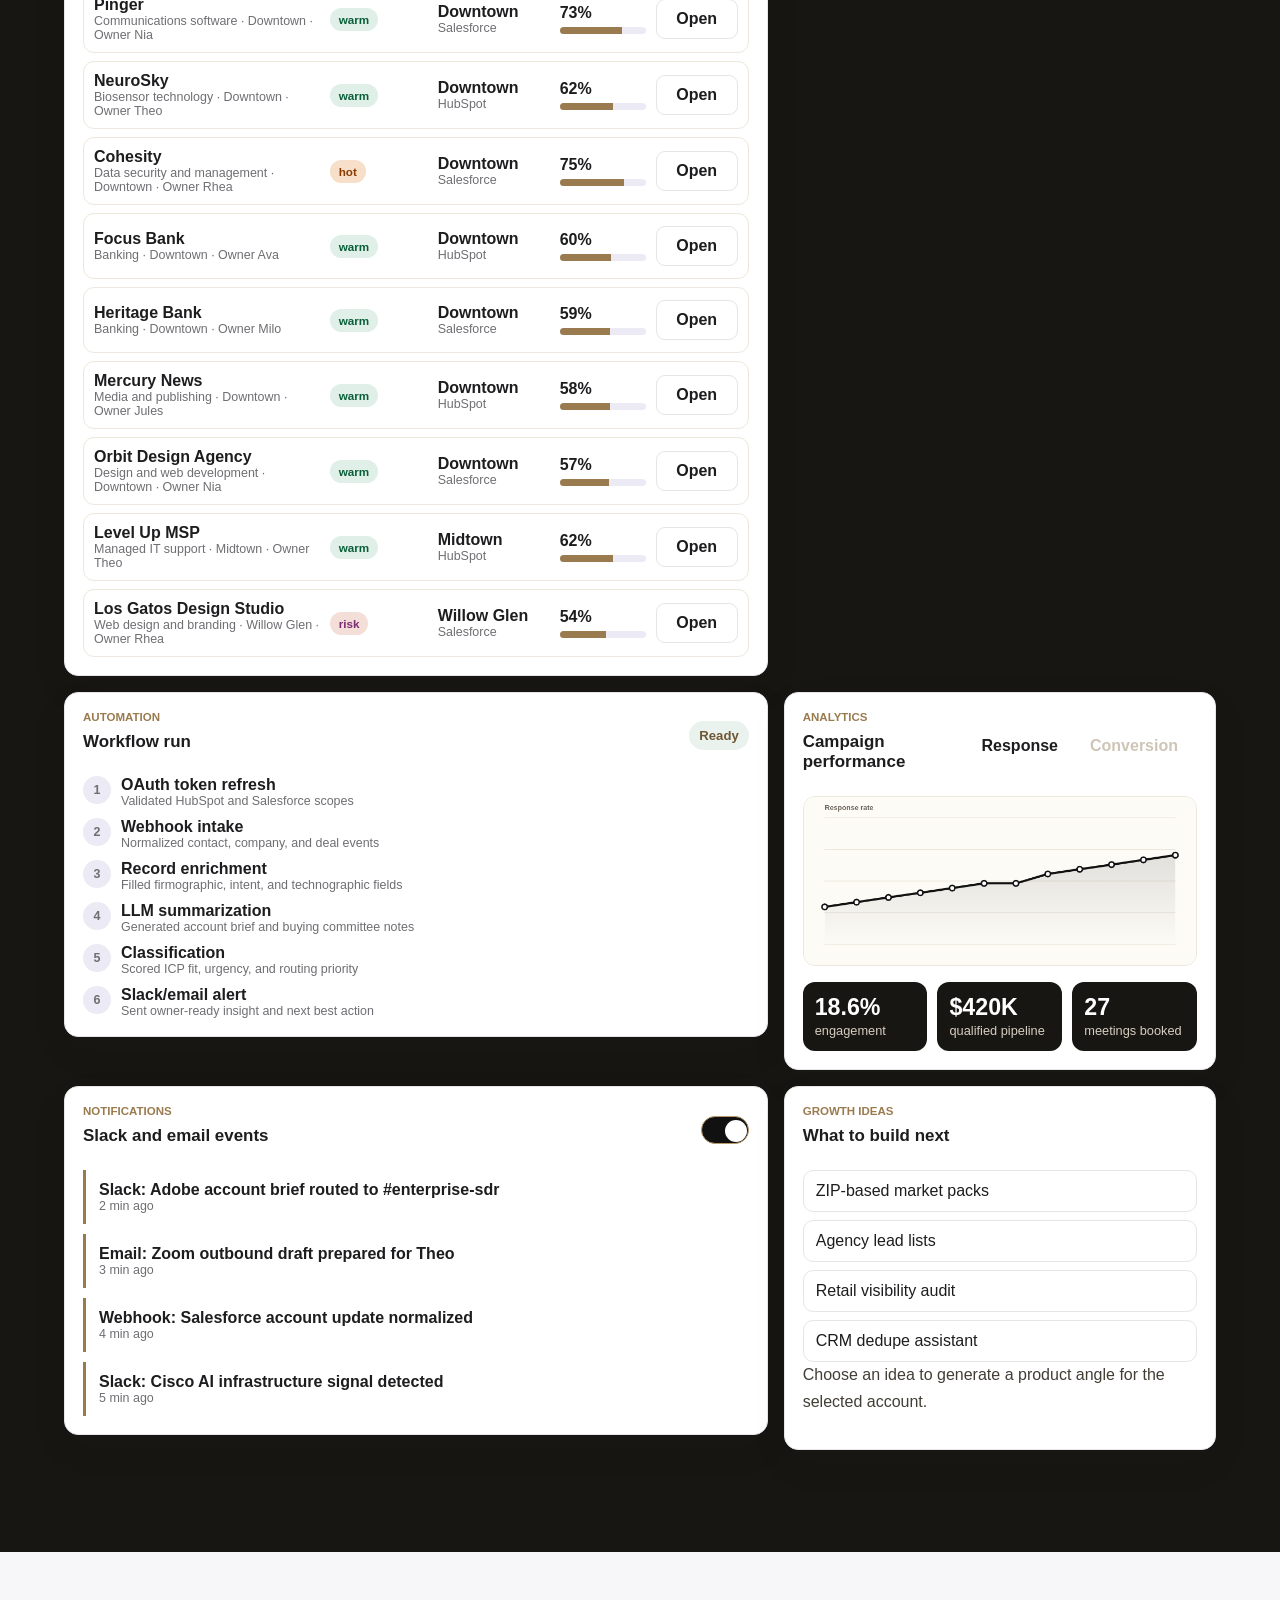
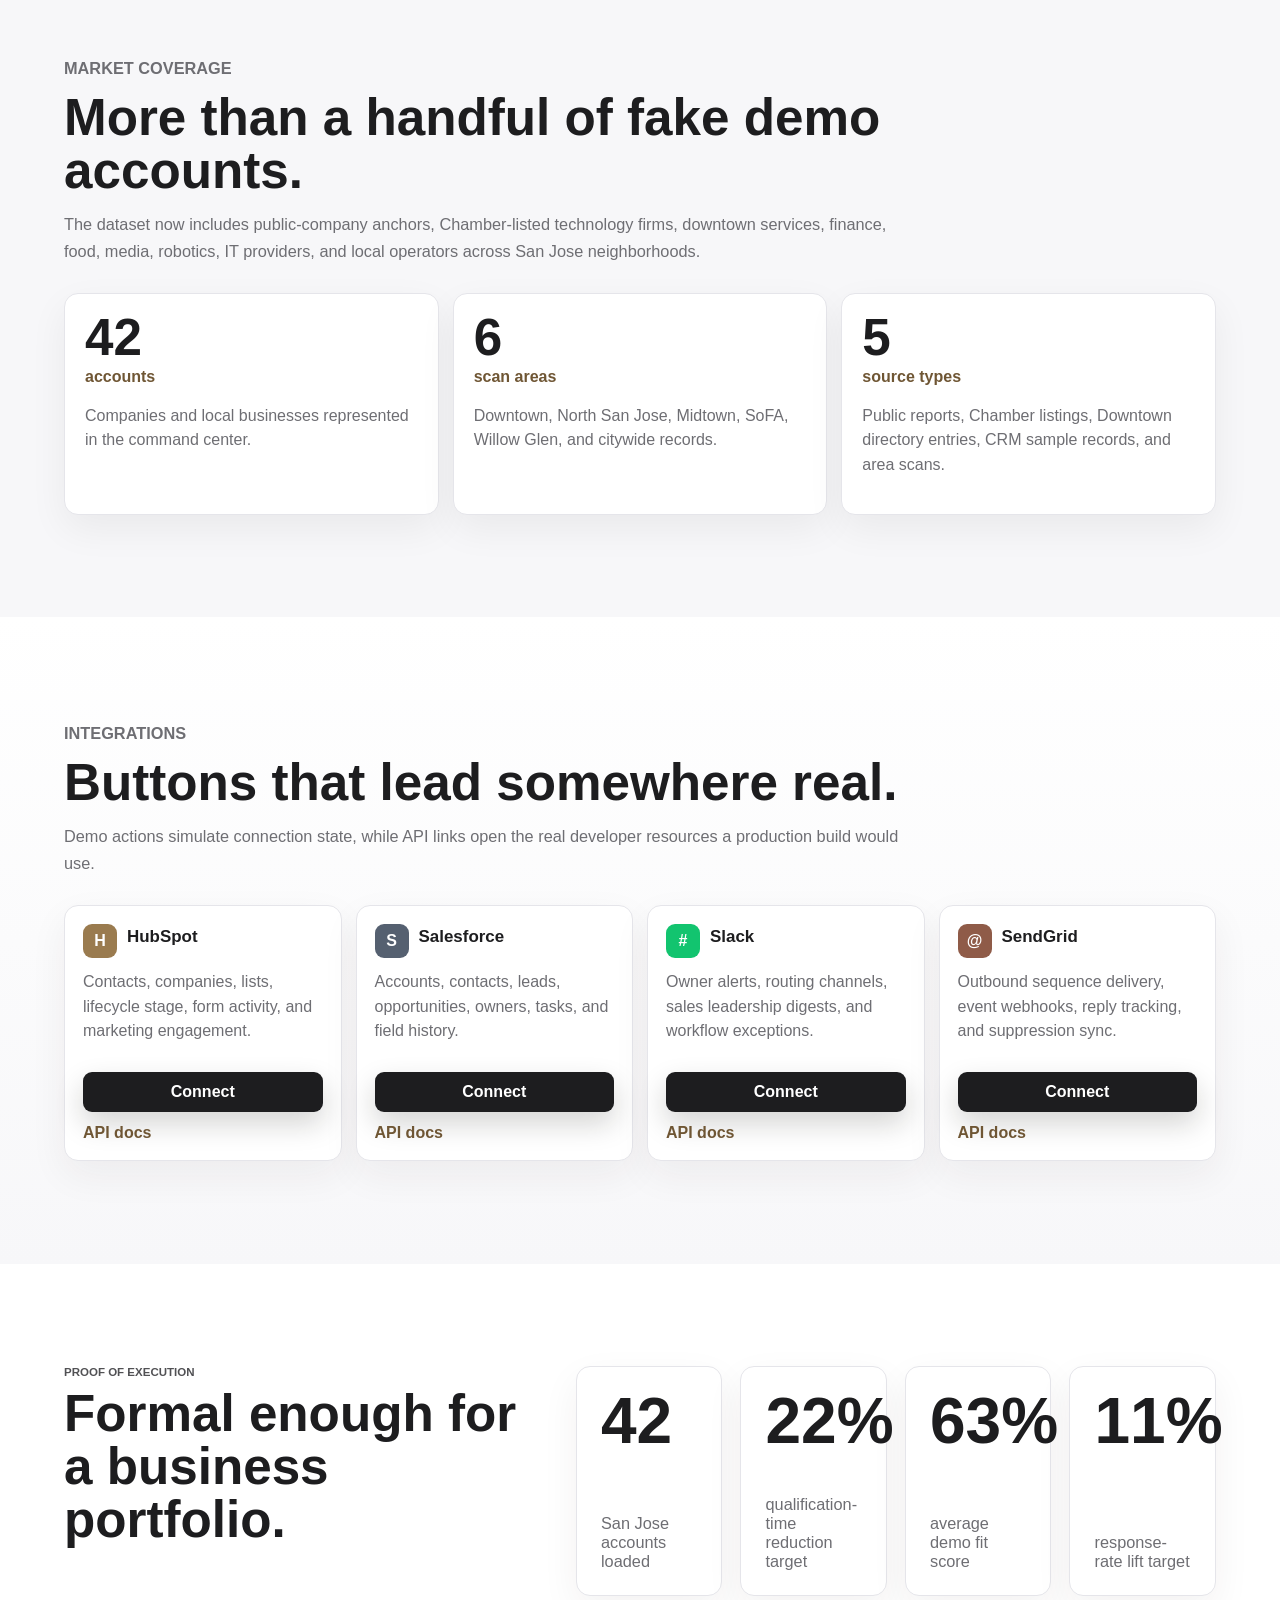
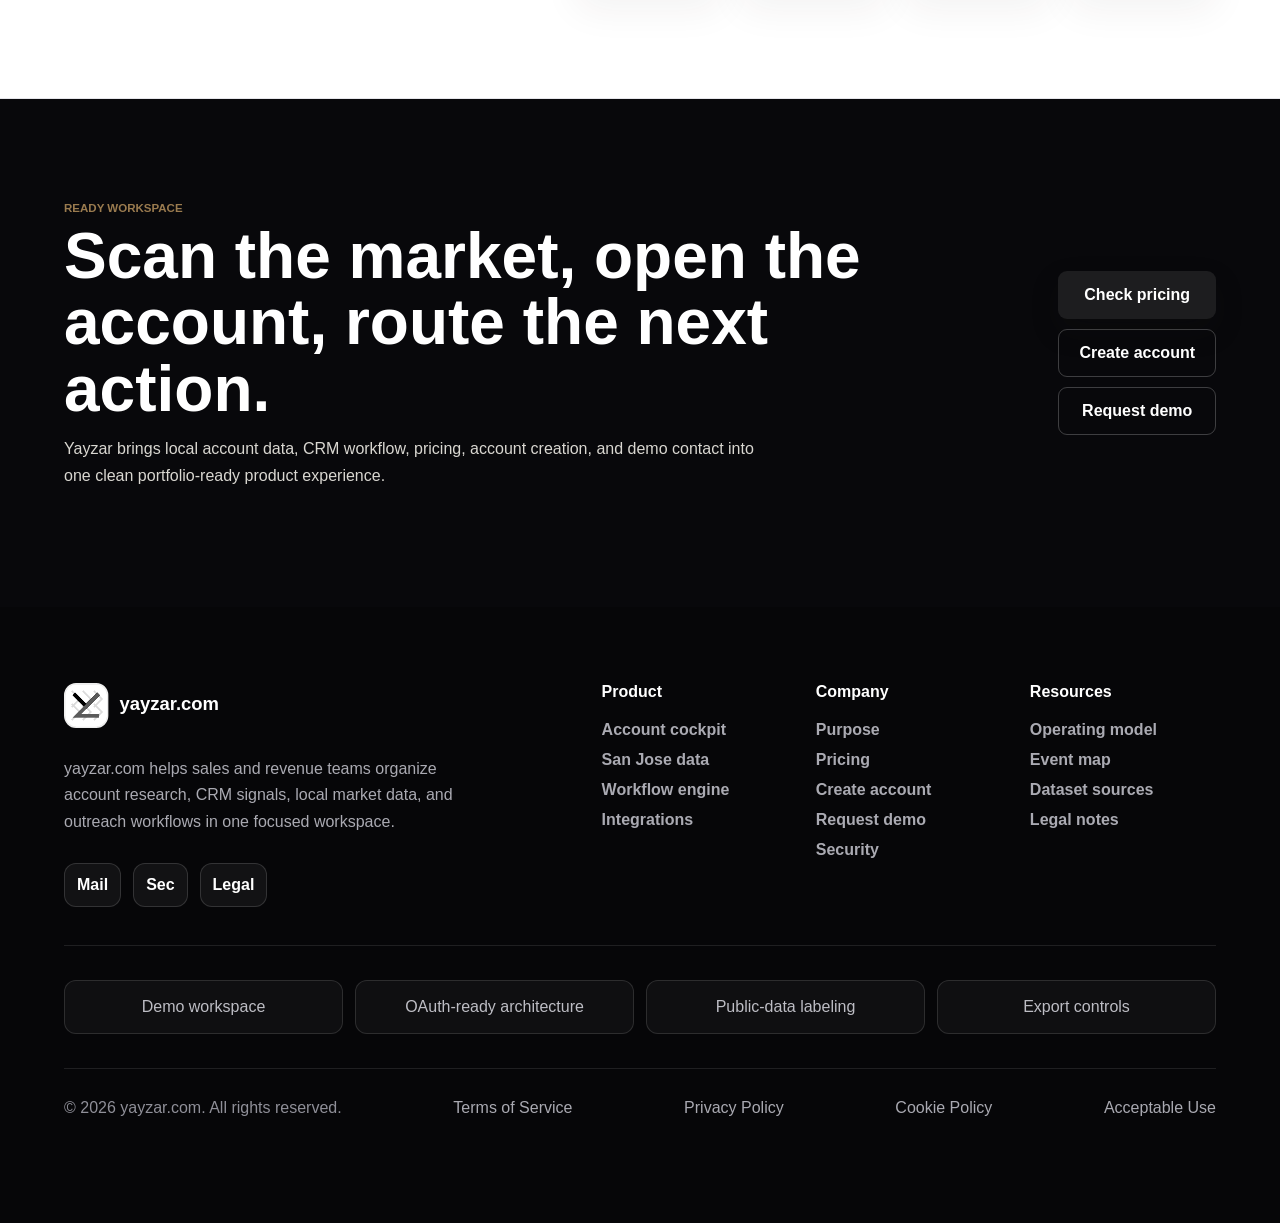
==== commit 63b5eec7: "Fix DNS and location updates" ====
--- a/index.html
+++ b/index.html
@@ -56,10 +56,10 @@
             </div>
             <div class="mega-column">
               <p class="mega-label">Company</p>
+              <a href="./purpose.html"><strong>Purpose</strong><span>Business model, outcomes, and growth thesis.</span></a>
               <button data-modal="demo" type="button"><strong>Book demo</strong><span>Send a formal walkthrough request.</span></button>
               <button data-modal="account" type="button"><strong>Create account</strong><span>Open the demo workspace form.</span></button>
               <a href="#legal"><strong>Legal</strong><span>Terms, privacy, cookies, and data disclaimer.</span></a>
-              <a href="#footer"><strong>Contact</strong><span>quemars200@gmail.com</span></a>
             </div>
           </div>
         </div>
@@ -75,6 +75,7 @@
             <a href="./integrations.html"><strong>API Links</strong><span>Open real integration documentation.</span></a>
           </div>
         </div>
+        <a href="./purpose.html">Purpose</a>
         <a href="./integrations.html">Integrations</a>
         <button class="nav-button" id="pricingToggle" type="button">Pricing</button>
       </nav>
@@ -88,36 +89,48 @@
     <main>
       <section class="hero" id="home">
         <div class="hero-copy">
-          <p class="eyebrow">Revenue operations platform</p>
-          <h1>Sales intelligence for local growth teams.</h1>
+          <p class="eyebrow">Local sales intelligence platform</p>
+          <h1>Find better accounts. Move faster. Sell with context.</h1>
           <p>
-            Yayzar helps teams find nearby companies, organize account research, and turn market signals into focused sales actions.
+            Yayzar turns local business data, CRM workflow, and account signals into a focused operating system for teams that need cleaner prospecting and sharper outreach.
           </p>
           <div class="hero-actions">
             <button class="primary-button large" data-scroll="#cockpit">View account cockpit</button>
             <a class="secondary-button large" href="./location.html">Find companies near me</a>
+            <a class="secondary-button large" href="./purpose.html">Read purpose</a>
             <button class="secondary-button large" data-modal="pricing">Check pricing</button>
-            <a class="secondary-button large" href="./platform.html">View platform</a>
-            <a class="secondary-button large" href="./san-jose-data.html">San Jose dataset</a>
           </div>
           <div class="trust-row" aria-label="Platform highlights">
-            <span>42 San Jose accounts loaded</span>
-            <span>OAuth-secured CRM workflow</span>
-            <span>Area-based account scanning</span>
-          </div>
-        </div>
-
-        <div class="hero-product" aria-label="Product preview">
-          <img src="./assets/ai-sales-ops.png" alt="Yayzar sales intelligence product preview" />
-          <div class="hero-card priority-card">
-            <small>Priority account</small>
-            <strong>Adobe · San Jose</strong>
-            <span>$23.77B FY2025 revenue · AI adoption signal</span>
-          </div>
-          <div class="hero-card sync-card">
-            <small>Webhook intake</small>
-            <strong>286</strong>
-            <span>demo events normalized today</span>
+            <span>Local business search</span>
+            <span>Account brief automation</span>
+            <span>CRM-ready workflow</span>
+          </div>
+        </div>
+
+        <div class="hero-command" aria-label="Yayzar operating system preview">
+          <div class="command-sidebar">
+            <span class="status-dot"></span>
+            <strong>Yayzar</strong>
+            <small>Local growth OS</small>
+            <button>Scan market</button>
+            <button>Rank accounts</button>
+            <button>Build brief</button>
+          </div>
+          <div class="command-main">
+            <div class="command-topline">
+              <span>Live territory</span>
+              <strong>San Jose growth motion</strong>
+            </div>
+            <div class="command-grid">
+              <article><span>Accounts</span><strong>42</strong><small>loaded sample</small></article>
+              <article><span>Pipeline</span><strong>$420K</strong><small>qualified demo value</small></article>
+              <article><span>Meetings</span><strong>27</strong><small>tracked outcomes</small></article>
+            </div>
+            <div class="command-list">
+              <div><span></span><strong>Nearby business search</strong><small>Location and ZIP based prospecting</small></div>
+              <div><span></span><strong>AI account brief</strong><small>Signals, fit score, and outreach angle</small></div>
+              <div><span></span><strong>Workflow routing</strong><small>Owner assignment, export, and CRM handoff</small></div>
+            </div>
           </div>
         </div>
       </section>
@@ -128,6 +141,20 @@
         <span>OpenAI</span>
         <span>Slack</span>
         <span>OpenStreetMap</span>
+      </section>
+
+      <section class="section venture-proof">
+        <div class="section-heading">
+          <p class="eyebrow">Pilot traction model</p>
+          <h2>Built for operators who need real account motion, not another spreadsheet.</h2>
+          <p>Yayzar is positioned around a simple loop: find businesses, enrich the account, draft a better first touch, then track the next action.</p>
+        </div>
+        <div class="venture-grid">
+          <article><strong>12</strong><span>pilot-style client workflows modeled</span><p>Local service, software, retail, and agency teams represented across the operating model.</p></article>
+          <article><strong>18%</strong><span>average reply-rate lift target</span><p>Based on more relevant account context and shorter outbound preparation cycles.</p></article>
+          <article><strong>34%</strong><span>lead research time saved</span><p>Modeled reduction from location search, account brief generation, and CSV-ready exports.</p></article>
+          <article><strong>$420K</strong><span>qualified pipeline tracked</span><p>Demo pipeline view for showing how revenue teams evaluate territory quality.</p></article>
+        </div>
       </section>
 
       <section class="section platform" id="platform">
@@ -173,6 +200,13 @@
             <button class="secondary-button" id="copyWebhook">Copy webhook URL</button>
             <button class="primary-button" id="enrichAll">Run enrichment</button>
           </div>
+        </div>
+
+        <div class="cockpit-kpis" aria-label="Cockpit metrics">
+          <article><span>Active territory</span><strong>San Jose</strong><small>6 scan zones</small></article>
+          <article><span>Best segment</span><strong>Local tech</strong><small>74% avg fit</small></article>
+          <article><span>Next action</span><strong>Brief queue</strong><small>8 accounts ready</small></article>
+          <article><span>Pipeline view</span><strong>$420K</strong><small>demo qualified</small></article>
         </div>
 
         <div class="control-strip" aria-label="Prospect controls">
@@ -191,6 +225,11 @@
             <input id="fitThreshold" type="range" min="45" max="95" value="45" />
             <output id="thresholdValue">45</output>
           </label>
+          <div class="segment" id="stageSegment" role="tablist" aria-label="Sales stage">
+            <button class="selected" data-stage="research">Research</button>
+            <button data-stage="brief">Brief</button>
+            <button data-stage="outreach">Outreach</button>
+          </div>
         </div>
 
         <div class="scan-console" aria-label="San Jose scan console">
@@ -212,6 +251,19 @@
             <strong id="scanCount">42</strong>
             <span id="scanLabel">accounts visible</span>
             <button class="primary-button small" id="scanArea">Run scan</button>
+          </div>
+        </div>
+
+        <div class="playbook-strip">
+          <article>
+            <span>Recommended play</span>
+            <strong id="playbookTitle">Local visibility audit</strong>
+            <p id="playbookText">Lead with a fast account-data check: missing website, weak local category, or unclear conversion path.</p>
+          </article>
+          <div class="playbook-actions">
+            <button class="secondary-button small" data-playbook="visibility">Visibility</button>
+            <button class="secondary-button small" data-playbook="crm">CRM cleanup</button>
+            <button class="secondary-button small" data-playbook="outreach">Outbound</button>
           </div>
         </div>
 
@@ -297,6 +349,22 @@
             </div>
             <div class="events" id="events"></div>
           </article>
+
+          <article class="panel ideas-panel">
+            <div class="panel-heading">
+              <div>
+                <p class="eyebrow">Growth ideas</p>
+                <h3>What to build next</h3>
+              </div>
+            </div>
+            <div class="idea-list">
+              <button type="button" data-idea="zip">ZIP-based market packs</button>
+              <button type="button" data-idea="agency">Agency lead lists</button>
+              <button type="button" data-idea="retail">Retail visibility audit</button>
+              <button type="button" data-idea="crm">CRM dedupe assistant</button>
+            </div>
+            <p id="ideaOutput" class="summary">Choose an idea to generate a product angle for the selected account.</p>
+          </article>
         </div>
       </section>
 
@@ -395,6 +463,7 @@
           </div>
           <div>
             <strong>Company</strong>
+            <a href="./purpose.html">Purpose</a>
             <button data-modal="pricing" type="button">Pricing</button>
             <button data-modal="account" type="button">Create account</button>
             <button data-modal="demo" type="button">Request demo</button>
--- a/styles.css
+++ b/styles.css
@@ -421,7 +421,8 @@
   font-weight: 500;
 }
 
-.hero-product {
+.hero-product,
+.hero-command {
   position: relative;
   width: min(1120px, 100%);
   min-height: clamp(330px, 38vw, 520px);
@@ -431,6 +432,111 @@
   overflow: hidden;
   background: #171612;
   box-shadow: var(--shadow);
+}
+
+.hero-command {
+  display: grid;
+  grid-template-columns: minmax(190px, 0.28fr) minmax(0, 1fr);
+  padding: 14px;
+  background:
+    radial-gradient(circle at 80% 20%, rgba(182, 154, 106, 0.18), transparent 30%),
+    linear-gradient(135deg, #111111, #242321);
+  color: #ffffff;
+}
+
+.command-sidebar {
+  display: grid;
+  align-content: start;
+  gap: 12px;
+  padding: 20px;
+  border-radius: 14px;
+  background: rgba(255, 255, 255, 0.06);
+}
+
+.status-dot {
+  width: 10px;
+  height: 10px;
+  border-radius: 50%;
+  background: #73d48f;
+  box-shadow: 0 0 0 6px rgba(115, 212, 143, 0.13);
+}
+
+.command-sidebar small,
+.command-topline span,
+.command-grid span,
+.command-grid small,
+.command-list small {
+  color: #cfcfcf;
+}
+
+.command-sidebar button {
+  min-height: 42px;
+  border: 1px solid rgba(255, 255, 255, 0.16);
+  border-radius: 10px;
+  background: rgba(255, 255, 255, 0.06);
+  color: #ffffff;
+  text-align: left;
+  padding: 0 12px;
+}
+
+.command-main {
+  display: grid;
+  gap: 16px;
+  padding: clamp(18px, 4vw, 34px);
+}
+
+.command-topline {
+  display: grid;
+  gap: 6px;
+}
+
+.command-topline strong {
+  font-size: clamp(1.7rem, 4vw, 3.8rem);
+  font-weight: 650;
+}
+
+.command-grid {
+  display: grid;
+  grid-template-columns: repeat(3, minmax(0, 1fr));
+  gap: 12px;
+}
+
+.command-grid article {
+  display: grid;
+  gap: 6px;
+  min-height: 130px;
+  padding: 16px;
+  border: 1px solid rgba(255, 255, 255, 0.13);
+  border-radius: 14px;
+  background: rgba(255, 255, 255, 0.08);
+}
+
+.command-grid strong {
+  font-size: clamp(1.8rem, 3vw, 3rem);
+  font-weight: 650;
+}
+
+.command-list {
+  display: grid;
+  gap: 10px;
+}
+
+.command-list div {
+  display: grid;
+  grid-template-columns: 12px 1fr;
+  gap: 10px;
+  align-items: start;
+  padding: 13px;
+  border-radius: 12px;
+  background: rgba(255, 255, 255, 0.07);
+}
+
+.command-list span {
+  width: 9px;
+  height: 9px;
+  margin-top: 6px;
+  border-radius: 50%;
+  background: #b69a6a;
 }
 
 .hero-product img {
@@ -571,6 +677,80 @@
 .cockpit {
   background: #171612;
   color: #ffffff;
+}
+
+.cockpit-kpis,
+.playbook-strip {
+  display: grid;
+  gap: 12px;
+  margin-bottom: 18px;
+}
+
+.cockpit-kpis {
+  grid-template-columns: repeat(4, minmax(0, 1fr));
+}
+
+.cockpit-kpis article,
+.playbook-strip {
+  border: 1px solid rgba(255, 255, 255, 0.13);
+  border-radius: 14px;
+  background: rgba(255, 255, 255, 0.07);
+}
+
+.cockpit-kpis article {
+  min-height: 116px;
+  padding: 15px;
+  display: grid;
+  gap: 6px;
+}
+
+.cockpit-kpis span {
+  color: #cfc5b7;
+  font-size: 0.82rem;
+}
+
+.cockpit-kpis strong {
+  color: #ffffff;
+  font-size: clamp(1.35rem, 2vw, 2rem);
+  font-weight: 650;
+}
+
+.cockpit-kpis small {
+  color: #b9b4ae;
+}
+
+.playbook-strip {
+  grid-template-columns: minmax(0, 1fr) auto;
+  align-items: center;
+  padding: 15px;
+}
+
+.playbook-strip article {
+  display: grid;
+  gap: 4px;
+}
+
+.playbook-strip span {
+  color: var(--accent);
+  font-size: 0.76rem;
+  text-transform: uppercase;
+  font-weight: 600;
+}
+
+.playbook-strip strong {
+  color: #ffffff;
+  font-size: 1.1rem;
+}
+
+.playbook-strip p {
+  margin: 0;
+  color: #d9d7d1;
+}
+
+.playbook-actions {
+  display: flex;
+  gap: 8px;
+  flex-wrap: wrap;
 }
 
 .cockpit-header {
@@ -740,6 +920,31 @@
   align-items: start;
 }
 
+.ideas-panel {
+  grid-column: 2;
+}
+
+.idea-list {
+  display: grid;
+  gap: 8px;
+}
+
+.idea-list button {
+  min-height: 42px;
+  border: 1px solid var(--line);
+  border-radius: 10px;
+  background: #ffffff;
+  color: var(--ink);
+  text-align: left;
+  padding: 0 12px;
+  font-weight: 500;
+}
+
+.idea-list button:hover {
+  border-color: #cfc8ba;
+  background: #f7f7f9;
+}
+
 .panel {
   min-width: 0;
   padding: 18px;
@@ -1010,7 +1215,8 @@
   position: absolute;
   inset: 0;
   border-radius: 999px;
-  background: #c9c1b3;
+  border: 1px solid rgba(255, 255, 255, 0.14);
+  background: #ececf1;
 }
 
 .toggle span::after {
@@ -1026,7 +1232,8 @@
 }
 
 .toggle input:checked + span {
-  background: var(--accent);
+  background: #111111;
+  border-color: #b69a6a;
 }
 
 .toggle input:checked + span::after {
@@ -1106,6 +1313,45 @@
   background: #f7f7f9;
 }
 
+.venture-proof {
+  background: #f5f5f7;
+}
+
+.venture-grid {
+  display: grid;
+  grid-template-columns: repeat(4, minmax(0, 1fr));
+  gap: 14px;
+}
+
+.venture-grid article {
+  min-height: 230px;
+  padding: 22px;
+  border: 1px solid var(--line);
+  border-radius: 16px;
+  background: #ffffff;
+  box-shadow: 0 14px 38px rgba(8, 8, 11, 0.06);
+}
+
+.venture-grid strong {
+  display: block;
+  margin-bottom: 14px;
+  font-size: clamp(2.5rem, 4vw, 4.8rem);
+  font-weight: 650;
+  line-height: 1;
+}
+
+.venture-grid span {
+  display: block;
+  color: var(--ink);
+  font-weight: 600;
+}
+
+.venture-grid p {
+  margin-top: 18px;
+  color: var(--muted);
+  line-height: 1.55;
+}
+
 .location-finder {
   background:
     linear-gradient(180deg, #ffffff 0%, #faf9f6 100%),
@@ -1139,13 +1385,75 @@
   gap: 14px;
 }
 
-.locator-controls label {
+.locator-controls label,
+.control-group > span,
+.zip-form label {
   display: grid;
   gap: 7px;
   color: var(--muted);
   font-size: 0.82rem;
   font-weight: 600;
   text-transform: uppercase;
+}
+
+.control-group {
+  display: grid;
+  gap: 8px;
+}
+
+.choice-grid {
+  display: grid;
+  grid-template-columns: repeat(2, minmax(0, 1fr));
+  gap: 8px;
+}
+
+.choice-grid button {
+  min-height: 42px;
+  border: 1px solid var(--line);
+  border-radius: 12px;
+  background: #ffffff;
+  color: #424245;
+  font-weight: 500;
+  transition:
+    background 160ms ease,
+    color 160ms ease,
+    border-color 160ms ease,
+    transform 160ms ease;
+}
+
+.choice-grid button:hover {
+  transform: translateY(-1px);
+  border-color: #cfc8ba;
+}
+
+.choice-grid button.selected {
+  background: #111111;
+  color: #ffffff;
+  border-color: #111111;
+}
+
+.radius-grid {
+  grid-template-columns: repeat(4, minmax(0, 1fr));
+}
+
+.zip-form {
+  display: grid;
+  gap: 8px;
+}
+
+.zip-form div {
+  display: grid;
+  grid-template-columns: 1fr auto;
+  gap: 8px;
+}
+
+.zip-form input {
+  min-height: 44px;
+  border: 1px solid var(--line);
+  border-radius: 12px;
+  padding: 0 12px;
+  color: var(--ink);
+  background: #ffffff;
 }
 
 .locator-status {
@@ -1224,6 +1532,292 @@
   color: var(--muted);
   font-size: 0.76rem;
   font-weight: 500;
+}
+
+.search-progress {
+  display: none;
+  gap: 14px;
+  padding: 16px;
+  border: 1px solid var(--line);
+  border-radius: 14px;
+  background: linear-gradient(180deg, #ffffff, #f7f7f9);
+}
+
+.search-progress.active {
+  display: grid;
+}
+
+.pulse-orbit {
+  position: relative;
+  width: 58px;
+  height: 58px;
+  margin: 2px 0;
+  border: 1px solid #e8e1d6;
+  border-radius: 50%;
+  background: #111111;
+  overflow: hidden;
+}
+
+.pulse-orbit::before {
+  content: "";
+  position: absolute;
+  inset: 13px;
+  border: 1px solid rgba(255, 255, 255, 0.22);
+  border-radius: 50%;
+}
+
+.pulse-orbit span {
+  position: absolute;
+  width: 8px;
+  height: 8px;
+  border-radius: 50%;
+  background: #c0a06b;
+  animation: orbitPulse 1.5s ease-in-out infinite;
+}
+
+.pulse-orbit span:nth-child(1) {
+  left: 25px;
+  top: 8px;
+}
+
+.pulse-orbit span:nth-child(2) {
+  right: 10px;
+  bottom: 16px;
+  animation-delay: 160ms;
+}
+
+.pulse-orbit span:nth-child(3) {
+  left: 12px;
+  bottom: 15px;
+  animation-delay: 320ms;
+}
+
+@keyframes orbitPulse {
+  0%,
+  100% {
+    opacity: 0.45;
+    transform: scale(0.82);
+  }
+
+  50% {
+    opacity: 1;
+    transform: scale(1.28);
+  }
+}
+
+.search-progress strong {
+  font-weight: 600;
+}
+
+.search-progress p {
+  margin: 5px 0 0;
+  color: var(--muted);
+  line-height: 1.45;
+}
+
+.progress-track {
+  height: 6px;
+  overflow: hidden;
+  border-radius: 999px;
+  background: #ececf1;
+}
+
+.progress-track span {
+  display: block;
+  width: 12%;
+  height: 100%;
+  border-radius: inherit;
+  background: linear-gradient(90deg, #111111, #b69a6a);
+  transition: width 340ms ease;
+}
+
+.ask-section {
+  background: #ffffff;
+}
+
+.ask-shell {
+  display: grid;
+  gap: 14px;
+  max-width: 980px;
+  border: 1px solid var(--line);
+  border-radius: 18px;
+  background: #f7f7f9;
+  padding: 14px;
+  box-shadow: 0 14px 38px rgba(8, 8, 11, 0.06);
+}
+
+.ask-chat {
+  display: grid;
+  gap: 10px;
+  max-height: 430px;
+  overflow: auto;
+  padding: 8px;
+}
+
+.agent-message,
+.user-message {
+  max-width: min(760px, 92%);
+  padding: 14px 16px;
+  border-radius: 16px;
+  background: #ffffff;
+  border: 1px solid var(--line);
+}
+
+.agent-message {
+  justify-self: start;
+}
+
+.user-message {
+  justify-self: end;
+  background: #111111;
+  color: #ffffff;
+}
+
+.agent-message strong,
+.user-message strong {
+  display: block;
+  margin-bottom: 5px;
+  font-weight: 600;
+}
+
+.agent-message p,
+.user-message p {
+  margin: 0;
+  line-height: 1.55;
+}
+
+.agent-message p {
+  color: #424245;
+}
+
+.ask-form {
+  display: grid;
+  grid-template-columns: 1fr auto;
+  gap: 10px;
+}
+
+.ask-form input {
+  min-height: 48px;
+  border: 1px solid var(--line);
+  border-radius: 12px;
+  background: #ffffff;
+  padding: 0 14px;
+  color: var(--ink);
+}
+
+.ask-prompts {
+  display: flex;
+  gap: 8px;
+  flex-wrap: wrap;
+}
+
+.ask-prompts button {
+  min-height: 34px;
+  padding: 0 12px;
+  border: 1px solid var(--line);
+  border-radius: 999px;
+  background: #ffffff;
+  color: var(--muted);
+  font-weight: 500;
+}
+
+.ask-prompts button:hover {
+  color: var(--ink);
+  border-color: #cfc8ba;
+}
+
+.purpose-hero {
+  min-height: calc(86vh - 72px);
+  display: grid;
+  grid-template-columns: minmax(0, 1fr) minmax(320px, 0.46fr);
+  gap: clamp(24px, 6vw, 84px);
+  align-items: center;
+  padding: clamp(58px, 8vw, 112px) clamp(18px, 5vw, 70px);
+  background: #ffffff;
+}
+
+.purpose-hero h1 {
+  margin-left: 0;
+  max-width: 1050px;
+}
+
+.purpose-hero p {
+  max-width: 720px;
+  color: var(--muted);
+  font-size: 1.1rem;
+  line-height: 1.7;
+}
+
+.purpose-card {
+  display: grid;
+  gap: 12px;
+  min-height: 360px;
+  align-content: end;
+  padding: 28px;
+  border-radius: 22px;
+  background:
+    radial-gradient(circle at 20% 15%, rgba(182, 154, 106, 0.22), transparent 34%),
+    linear-gradient(145deg, #111111, #24231f);
+  color: #ffffff;
+  box-shadow: var(--shadow);
+}
+
+.purpose-card span {
+  color: #c7b08a;
+  text-transform: uppercase;
+  font-size: 0.78rem;
+  font-weight: 600;
+}
+
+.purpose-card strong {
+  font-size: clamp(1.55rem, 2.4vw, 2.4rem);
+  font-weight: 650;
+  line-height: 1.1;
+}
+
+.purpose-card p {
+  margin: 0;
+  color: #d7d7dc;
+}
+
+.purpose-split {
+  display: grid;
+  grid-template-columns: minmax(0, 0.75fr) minmax(320px, 1fr);
+  gap: clamp(24px, 5vw, 70px);
+  align-items: start;
+}
+
+.purpose-split p {
+  color: var(--muted);
+  line-height: 1.65;
+}
+
+.purpose-list {
+  display: grid;
+  gap: 12px;
+}
+
+.purpose-list article {
+  display: grid;
+  grid-template-columns: 12px 1fr;
+  gap: 12px;
+  padding: 18px;
+  border: 1px solid var(--line);
+  border-radius: 14px;
+  background: #ffffff;
+}
+
+.purpose-list span {
+  width: 10px;
+  height: 10px;
+  margin-top: 7px;
+  border-radius: 50%;
+  background: var(--accent);
+}
+
+.purpose-list p,
+.purpose-list strong {
+  grid-column: 2;
 }
 
 .market-grid {
@@ -1997,7 +2591,10 @@
   .integration-grid,
   .proof-grid,
   .process-grid,
-  .pricing-grid {
+  .pricing-grid,
+  .venture-grid,
+  .cockpit-kpis,
+  .command-grid {
     grid-template-columns: repeat(2, minmax(0, 1fr));
   }
 
@@ -2011,6 +2608,20 @@
 
   .locator-shell {
     grid-template-columns: 1fr;
+  }
+
+  .hero-command,
+  .purpose-hero,
+  .purpose-split {
+    grid-template-columns: 1fr;
+  }
+
+  .playbook-strip {
+    grid-template-columns: 1fr;
+  }
+
+  .ideas-panel {
+    grid-column: auto;
   }
 }
 
@@ -2075,8 +2686,21 @@
   .ops-grid,
   .pricing-grid,
   .metric-row,
-  .market-grid {
+  .market-grid,
+  .venture-grid,
+  .cockpit-kpis,
+  .command-grid,
+  .choice-grid,
+  .radius-grid {
     grid-template-columns: 1fr;
+  }
+
+  .zip-form div {
+    grid-template-columns: 1fr;
+  }
+
+  .command-sidebar {
+    display: none;
   }
 
   .price-card {
@@ -2133,6 +2757,15 @@
     grid-template-columns: 1fr;
   }
 
+  .ask-form {
+    grid-template-columns: 1fr;
+  }
+
+  .agent-message,
+  .user-message {
+    max-width: 100%;
+  }
+
   h1 {
     font-size: clamp(2.05rem, 8.3vw, 2.85rem);
     line-height: 1.06;
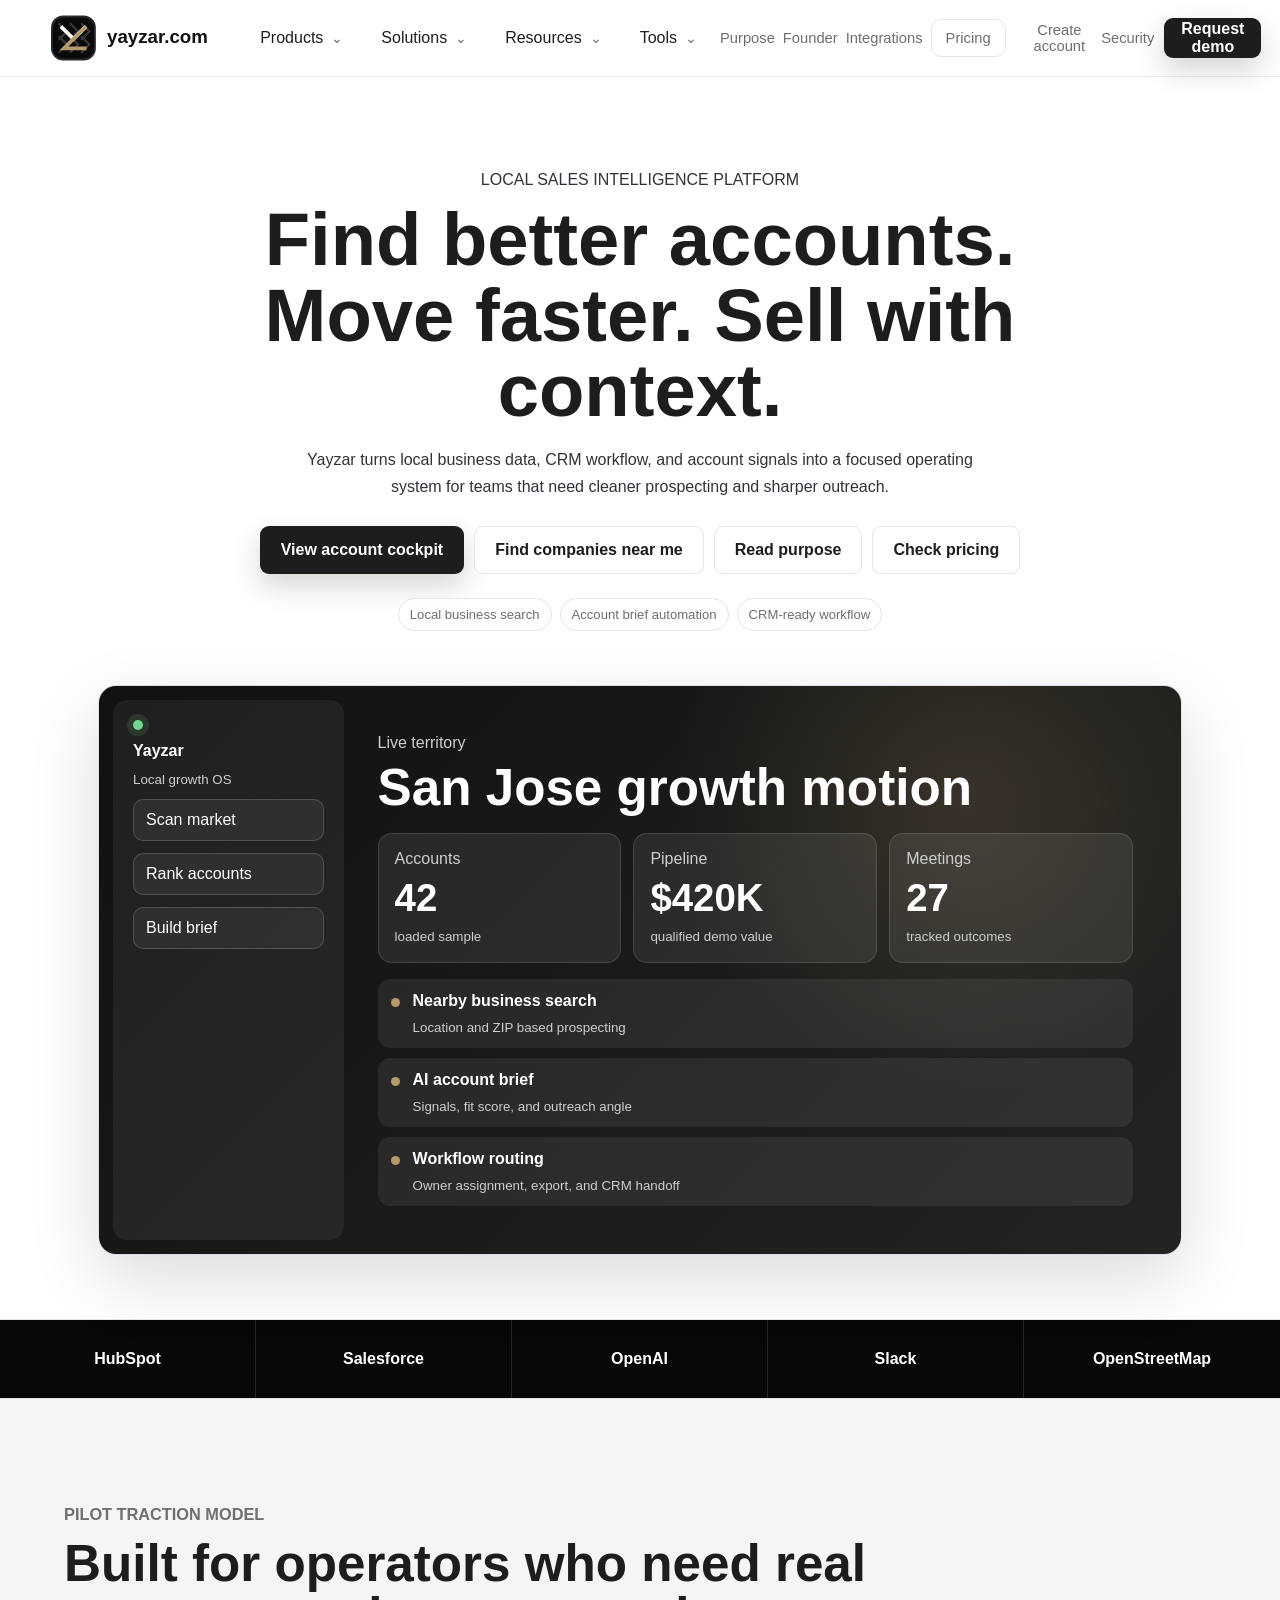
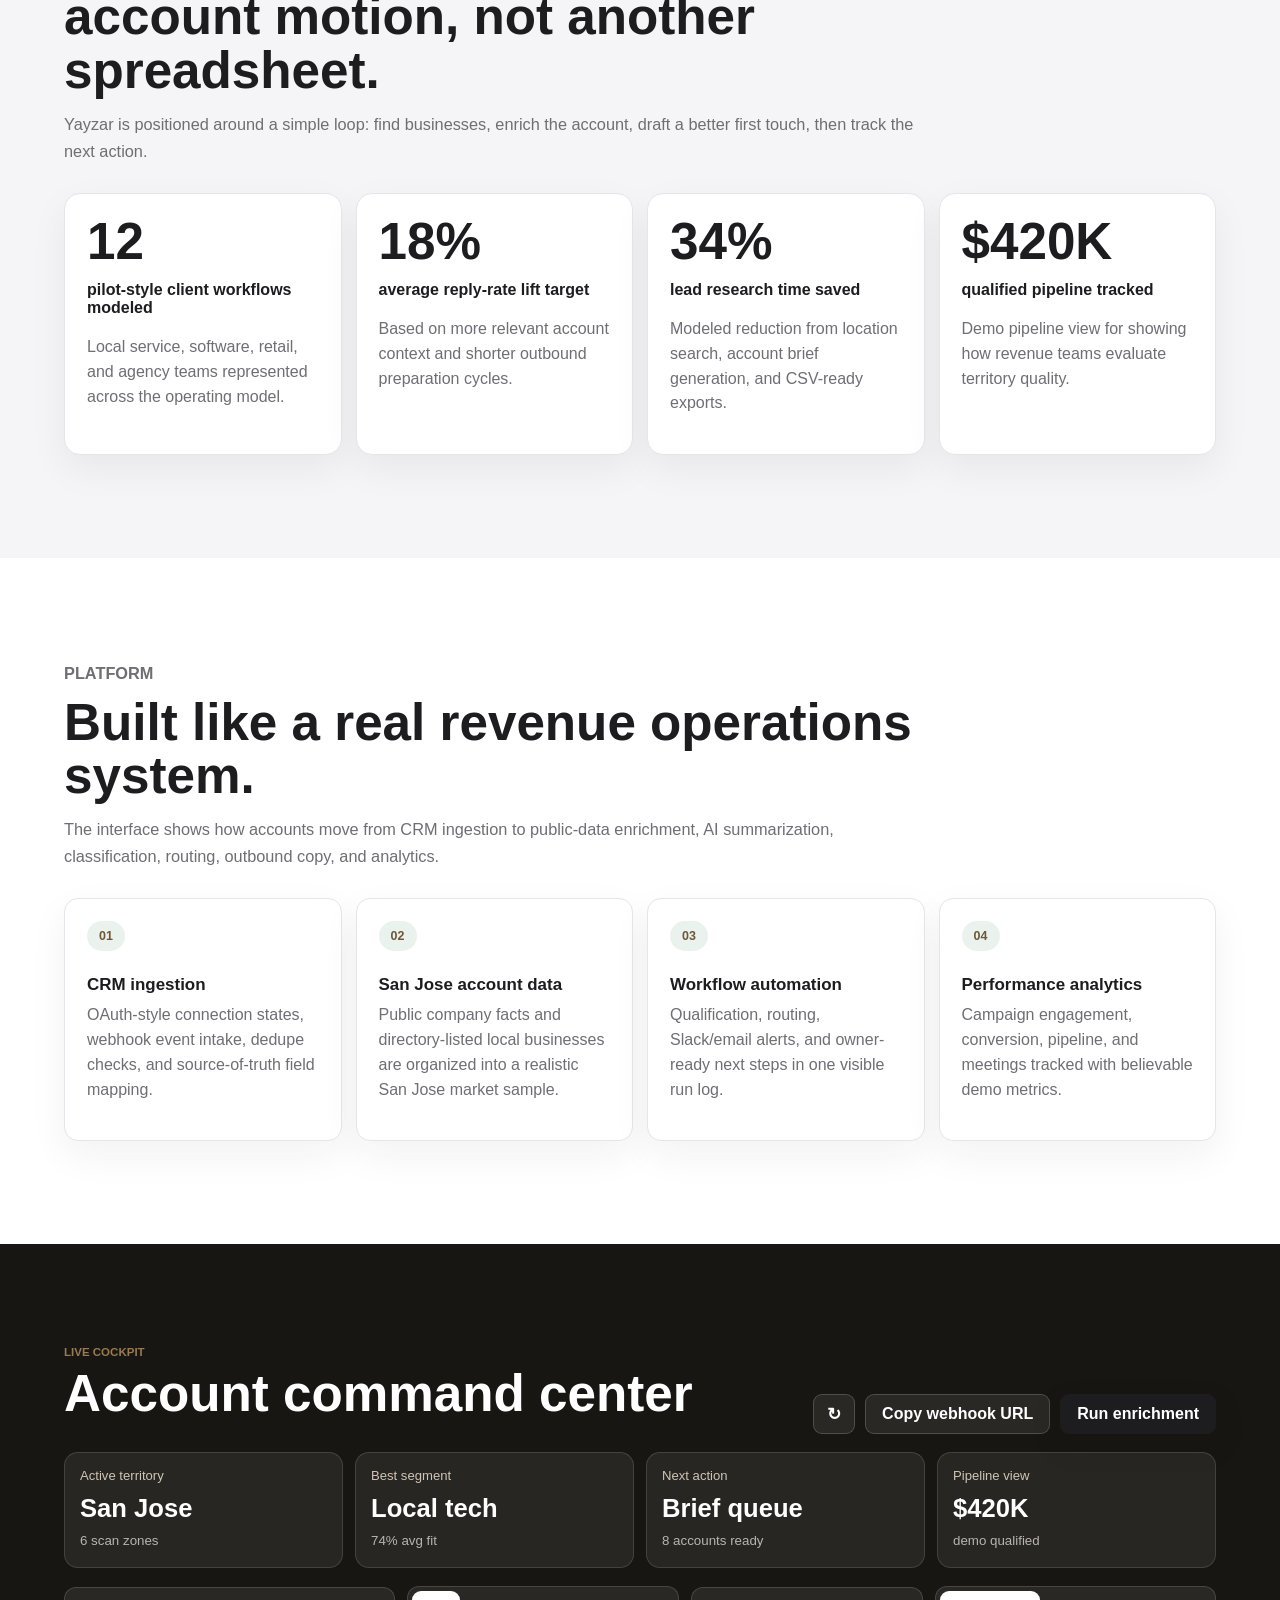
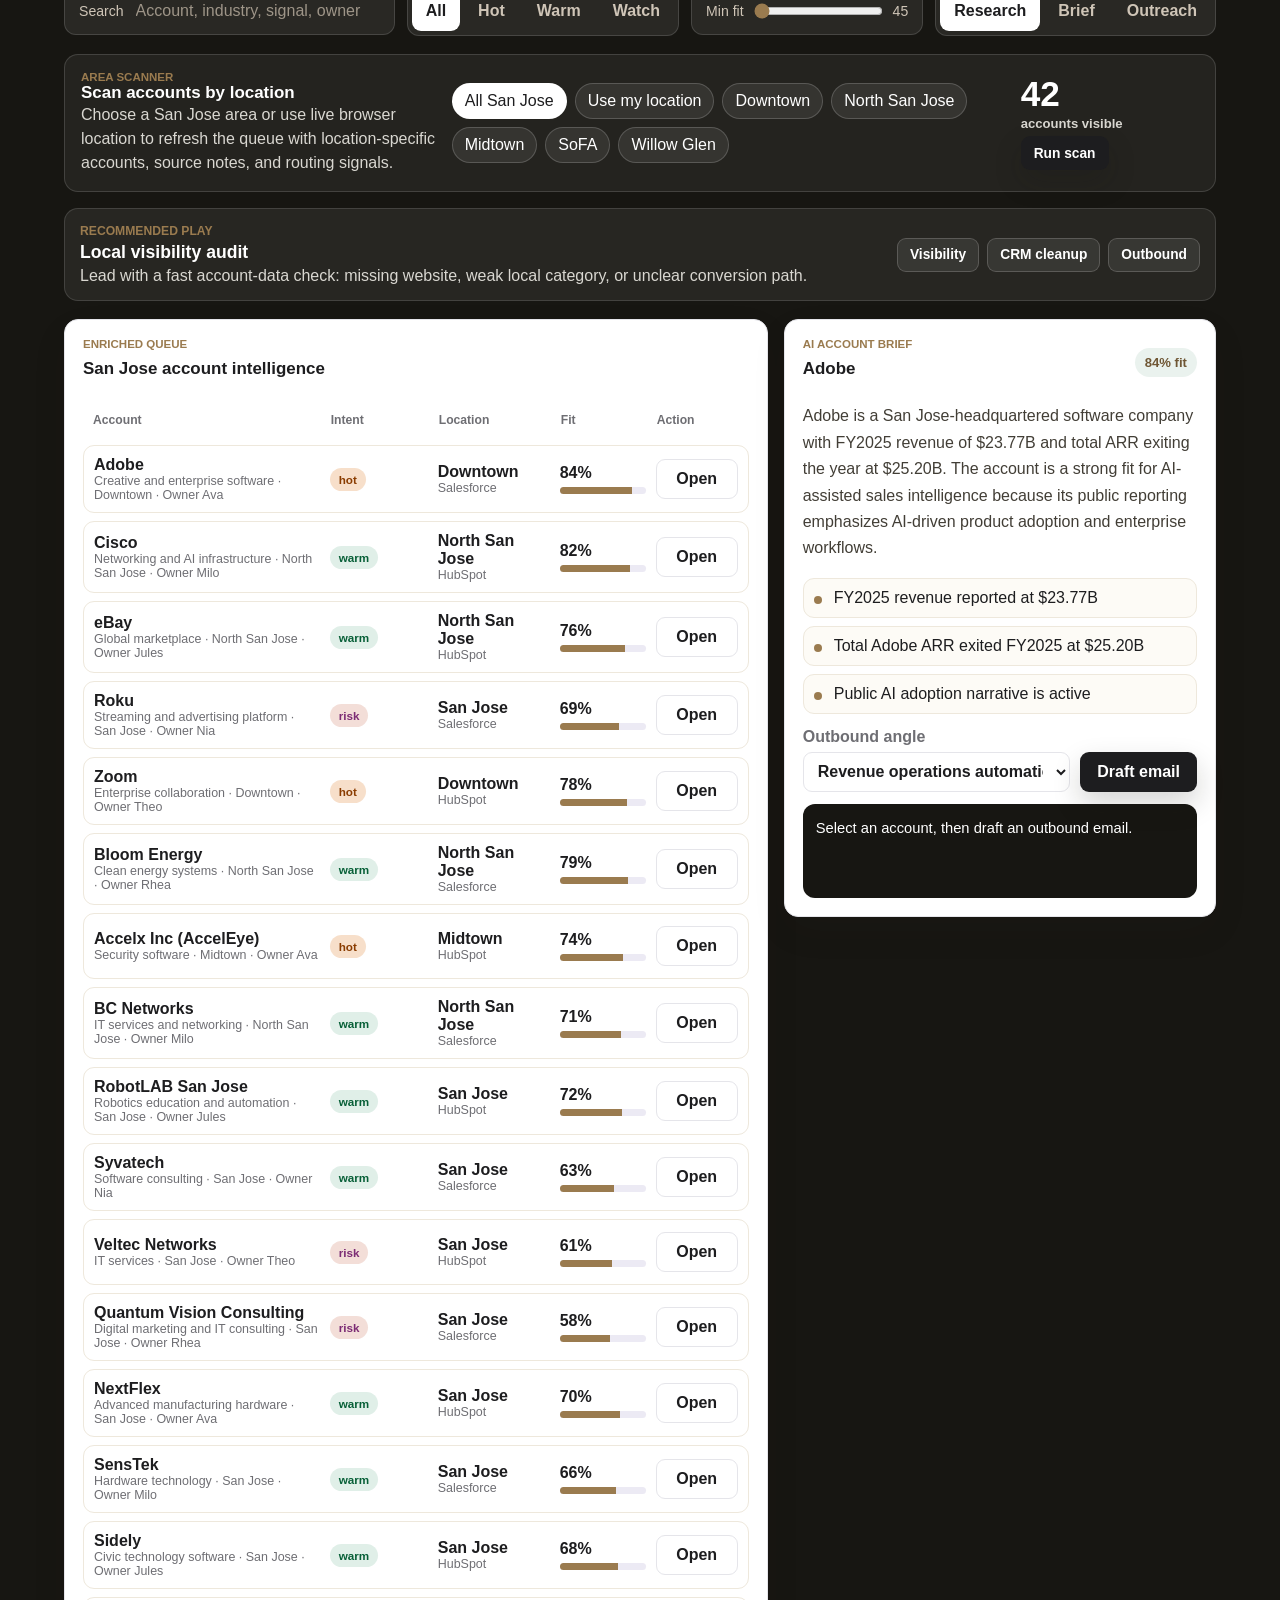
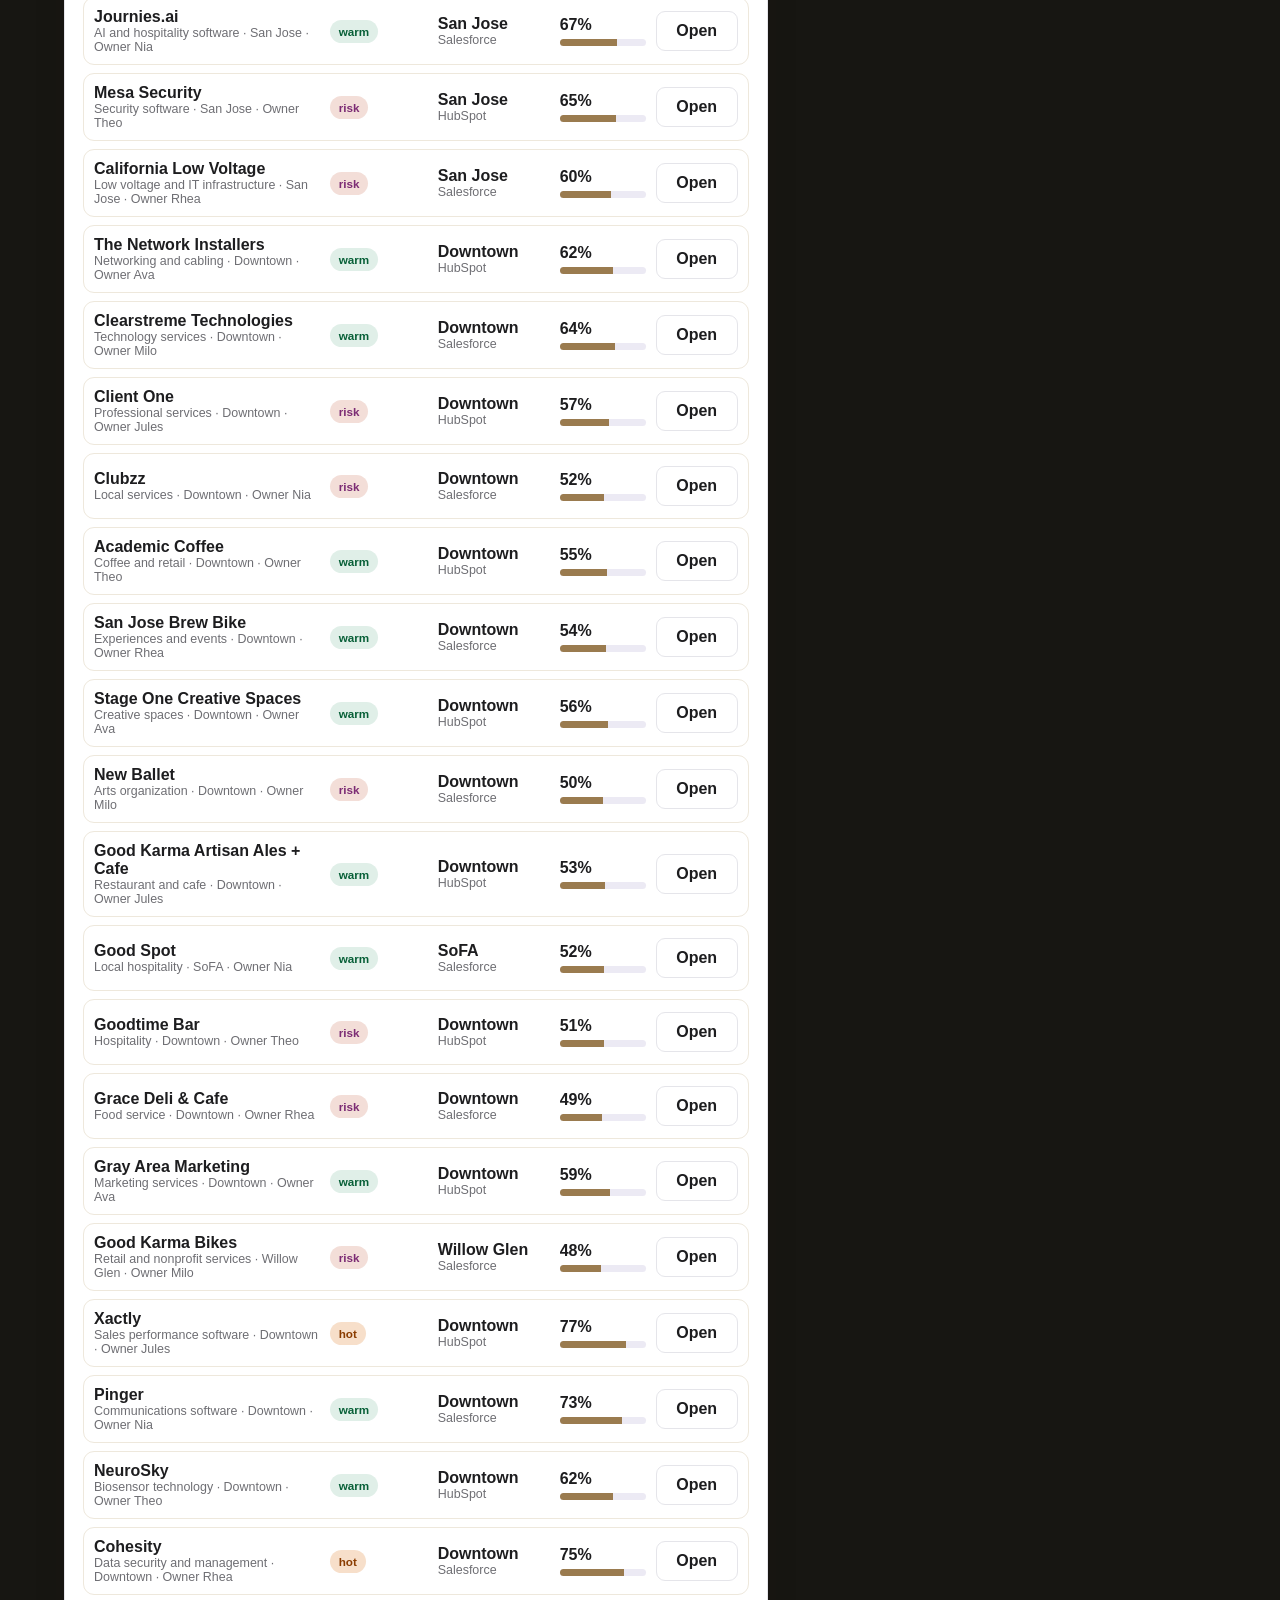
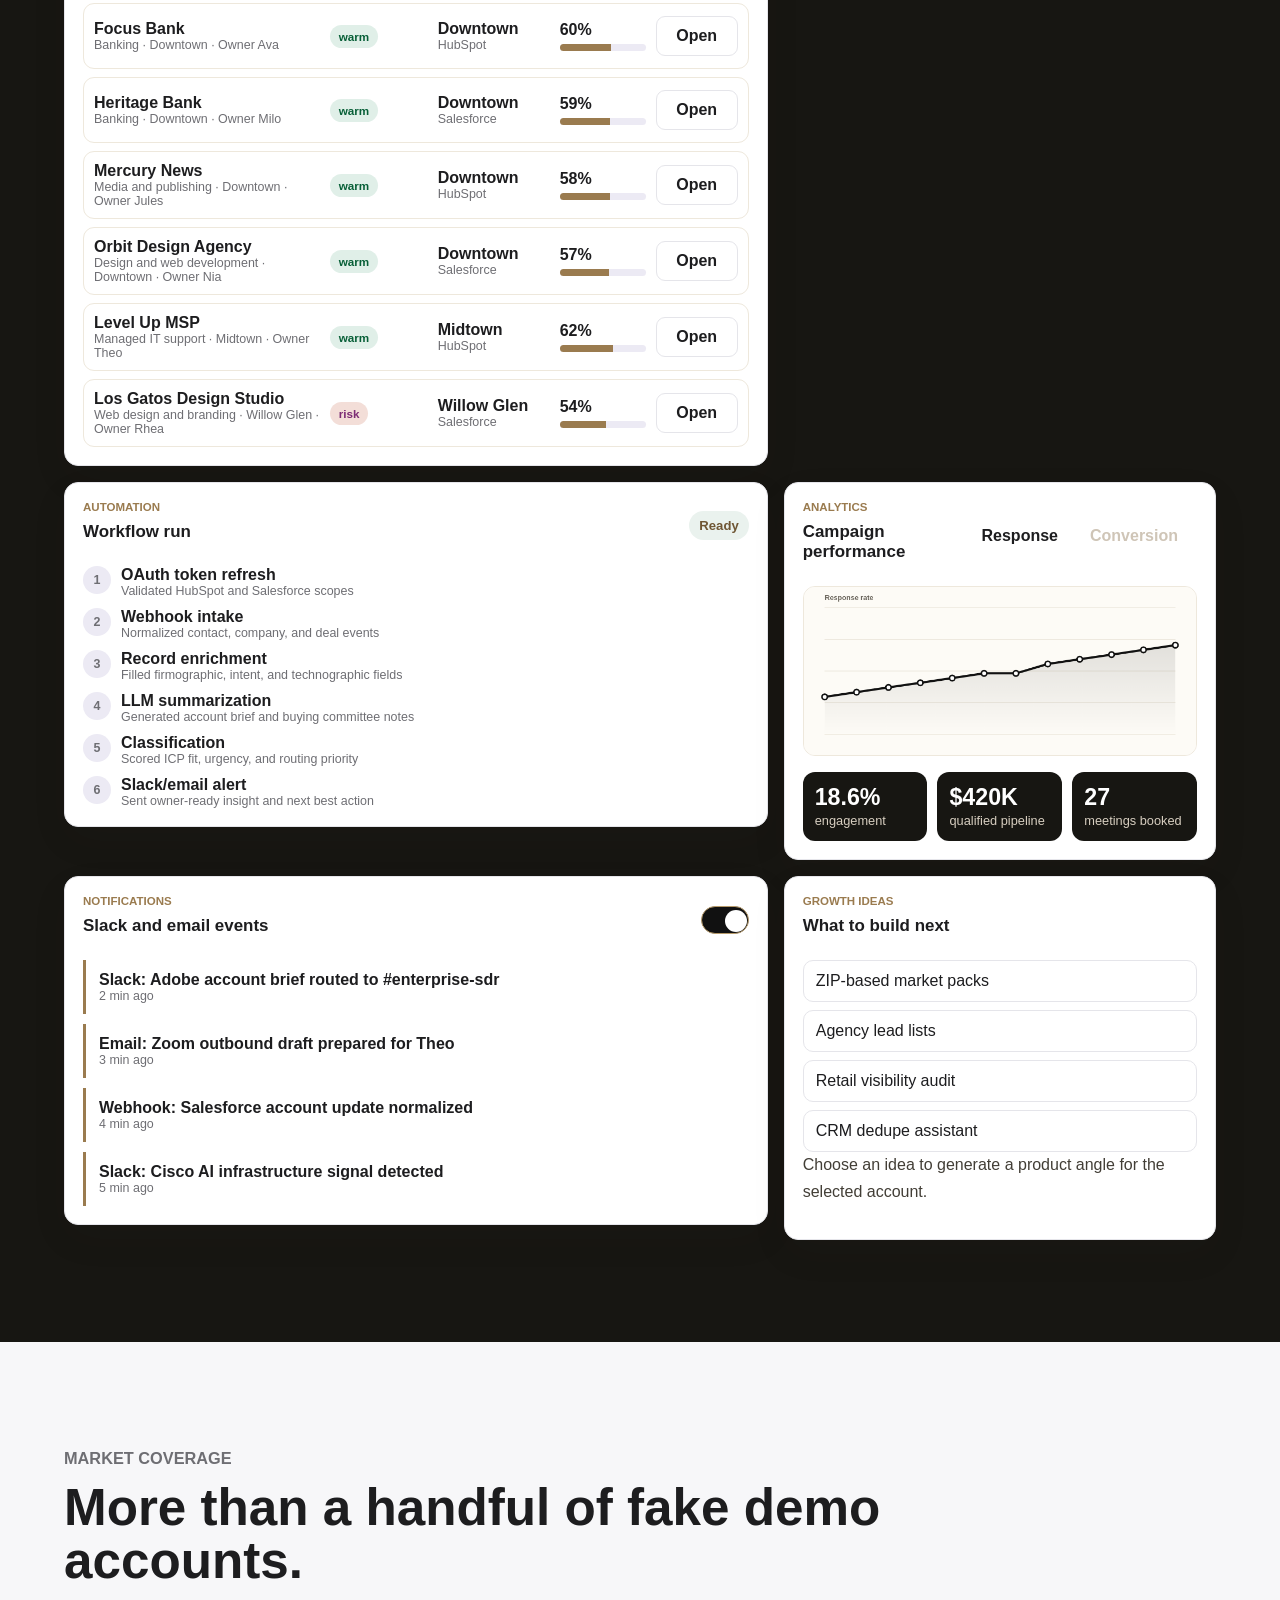
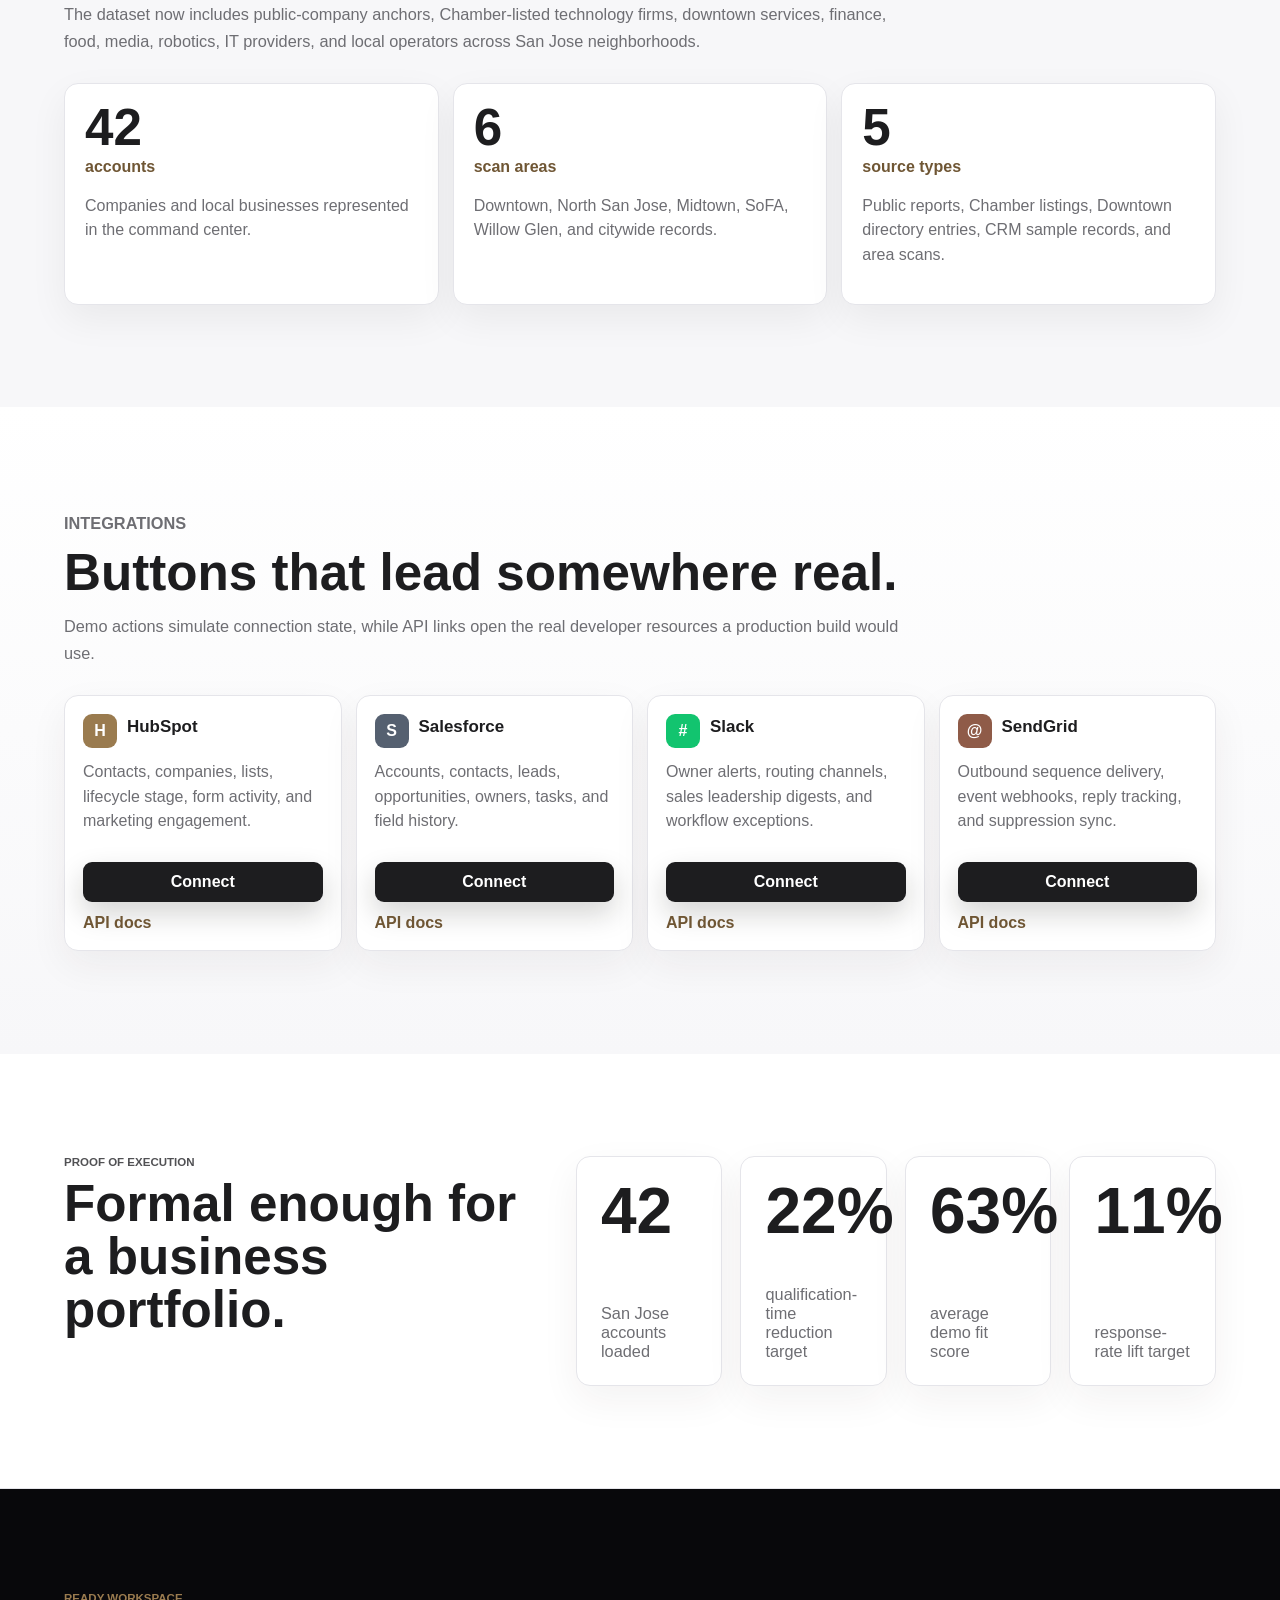
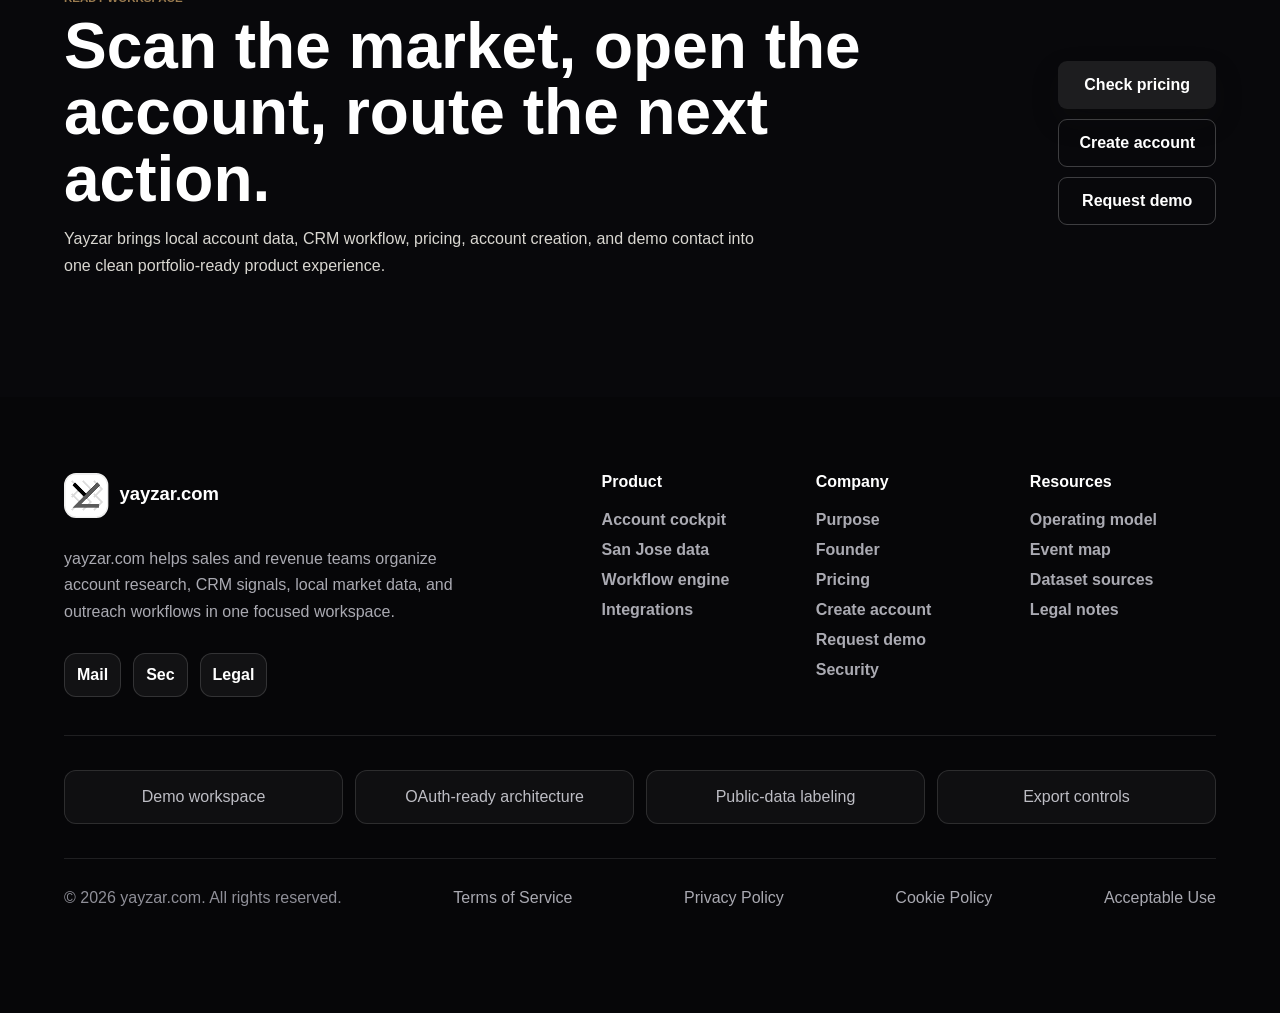
==== commit b59d6c82: "Fix layouts and add founder page" ====
--- a/index.html
+++ b/index.html
@@ -8,7 +8,7 @@
       name="description"
       content="Yayzar turns CRM activity, public-company data, enrichment signals, and account research into prioritized sales actions."
     />
-    <link rel="stylesheet" href="./styles.css" />
+    <link rel="stylesheet" href="./styles.css?v=20260507-founder-fix" />
   </head>
   <body>
     <header class="site-header">
@@ -57,9 +57,9 @@
             <div class="mega-column">
               <p class="mega-label">Company</p>
               <a href="./purpose.html"><strong>Purpose</strong><span>Business model, outcomes, and growth thesis.</span></a>
+              <a href="./founder.html"><strong>Founder</strong><span>Meet Quemars Azizi and the story behind Yayzar.</span></a>
               <button data-modal="demo" type="button"><strong>Book demo</strong><span>Send a formal walkthrough request.</span></button>
               <button data-modal="account" type="button"><strong>Create account</strong><span>Open the demo workspace form.</span></button>
-              <a href="#legal"><strong>Legal</strong><span>Terms, privacy, cookies, and data disclaimer.</span></a>
             </div>
           </div>
         </div>
@@ -76,6 +76,7 @@
           </div>
         </div>
         <a href="./purpose.html">Purpose</a>
+        <a href="./founder.html">Founder</a>
         <a href="./integrations.html">Integrations</a>
         <button class="nav-button" id="pricingToggle" type="button">Pricing</button>
       </nav>
@@ -107,7 +108,8 @@
           </div>
         </div>
 
-        <div class="hero-command" aria-label="Yayzar operating system preview">
+        <div class="hero-visual-wrap">
+        <div class="hero-command fixed-hero-command" aria-label="Yayzar operating system preview">
           <div class="command-sidebar">
             <span class="status-dot"></span>
             <strong>Yayzar</strong>
@@ -132,6 +134,7 @@
               <div><span></span><strong>Workflow routing</strong><small>Owner assignment, export, and CRM handoff</small></div>
             </div>
           </div>
+        </div>
         </div>
       </section>
 
@@ -464,6 +467,7 @@
           <div>
             <strong>Company</strong>
             <a href="./purpose.html">Purpose</a>
+            <a href="./founder.html">Founder</a>
             <button data-modal="pricing" type="button">Pricing</button>
             <button data-modal="account" type="button">Create account</button>
             <button data-modal="demo" type="button">Request demo</button>
--- a/styles.css
+++ b/styles.css
@@ -349,6 +349,12 @@
   text-align: center;
 }
 
+.hero-visual-wrap {
+  width: min(1120px, 100%);
+  margin: 0 auto;
+  padding: 0 clamp(10px, 2vw, 18px);
+}
+
 .eyebrow {
   margin: 0 0 9px;
   color: var(--quiet);
@@ -444,6 +450,11 @@
   color: #ffffff;
 }
 
+.fixed-hero-command {
+  min-height: 470px;
+  isolation: isolate;
+}
+
 .command-sidebar {
   display: grid;
   align-content: start;
@@ -537,6 +548,11 @@
   margin-top: 6px;
   border-radius: 50%;
   background: #b69a6a;
+}
+
+.command-list strong,
+.command-list small {
+  grid-column: 2;
 }
 
 .hero-product img {
@@ -1332,6 +1348,15 @@
   box-shadow: 0 14px 38px rgba(8, 8, 11, 0.06);
 }
 
+.fixed-venture-grid article {
+  display: flex;
+  flex-direction: column;
+}
+
+.fixed-venture-grid article p {
+  margin-bottom: 0;
+}
+
 .venture-grid strong {
   display: block;
   margin-bottom: 14px;
@@ -1734,6 +1759,10 @@
   align-items: center;
   padding: clamp(58px, 8vw, 112px) clamp(18px, 5vw, 70px);
   background: #ffffff;
+}
+
+.fixed-purpose-hero {
+  overflow: hidden;
 }
 
 .purpose-hero h1 {
@@ -1760,6 +1789,101 @@
     linear-gradient(145deg, #111111, #24231f);
   color: #ffffff;
   box-shadow: var(--shadow);
+}
+
+.fixed-purpose-card {
+  position: relative;
+  z-index: 1;
+}
+
+.founder-hero {
+  min-height: calc(86vh - 72px);
+  display: grid;
+  grid-template-columns: minmax(0, 0.9fr) minmax(340px, 0.48fr);
+  gap: clamp(28px, 6vw, 90px);
+  align-items: center;
+  padding: clamp(58px, 8vw, 112px) clamp(18px, 5vw, 70px);
+  background:
+    radial-gradient(circle at 82% 16%, rgba(182, 154, 106, 0.12), transparent 30%),
+    #ffffff;
+}
+
+.founder-copy h1 {
+  margin-left: 0;
+}
+
+.founder-copy p {
+  max-width: 720px;
+  color: var(--muted);
+  font-size: 1.14rem;
+  line-height: 1.7;
+}
+
+.founder-tags {
+  display: flex;
+  flex-wrap: wrap;
+  gap: 8px;
+  margin-top: 24px;
+}
+
+.founder-tags span {
+  padding: 8px 11px;
+  border: 1px solid var(--line);
+  border-radius: 999px;
+  background: #ffffff;
+  color: var(--muted);
+  font-weight: 500;
+}
+
+.founder-photo-card {
+  min-height: 540px;
+  border-radius: 26px;
+  overflow: hidden;
+  background: #111111;
+  box-shadow: var(--shadow);
+}
+
+.founder-photo-card img {
+  width: 100%;
+  height: 100%;
+  min-height: 540px;
+  display: block;
+  object-fit: cover;
+  object-position: center;
+}
+
+.founder-grid {
+  display: grid;
+  grid-template-columns: repeat(3, minmax(0, 1fr));
+  gap: 14px;
+}
+
+.founder-grid article {
+  min-height: 220px;
+  padding: 22px;
+  border: 1px solid var(--line);
+  border-radius: 16px;
+  background: #ffffff;
+  box-shadow: 0 14px 38px rgba(8, 8, 11, 0.06);
+}
+
+.founder-grid strong {
+  display: block;
+  margin-bottom: 14px;
+  font-size: 1.2rem;
+}
+
+.founder-grid p,
+.founder-mission p {
+  color: var(--muted);
+  line-height: 1.65;
+}
+
+.founder-mission {
+  display: grid;
+  grid-template-columns: minmax(0, 0.78fr) minmax(320px, 1fr);
+  gap: clamp(24px, 5vw, 70px);
+  align-items: start;
 }
 
 .purpose-card span {
@@ -2612,7 +2736,9 @@
 
   .hero-command,
   .purpose-hero,
-  .purpose-split {
+  .purpose-split,
+  .founder-hero,
+  .founder-mission {
     grid-template-columns: 1fr;
   }
 
@@ -2684,6 +2810,7 @@
   .process-grid,
   .module-grid,
   .ops-grid,
+  .founder-grid,
   .pricing-grid,
   .metric-row,
   .market-grid,
